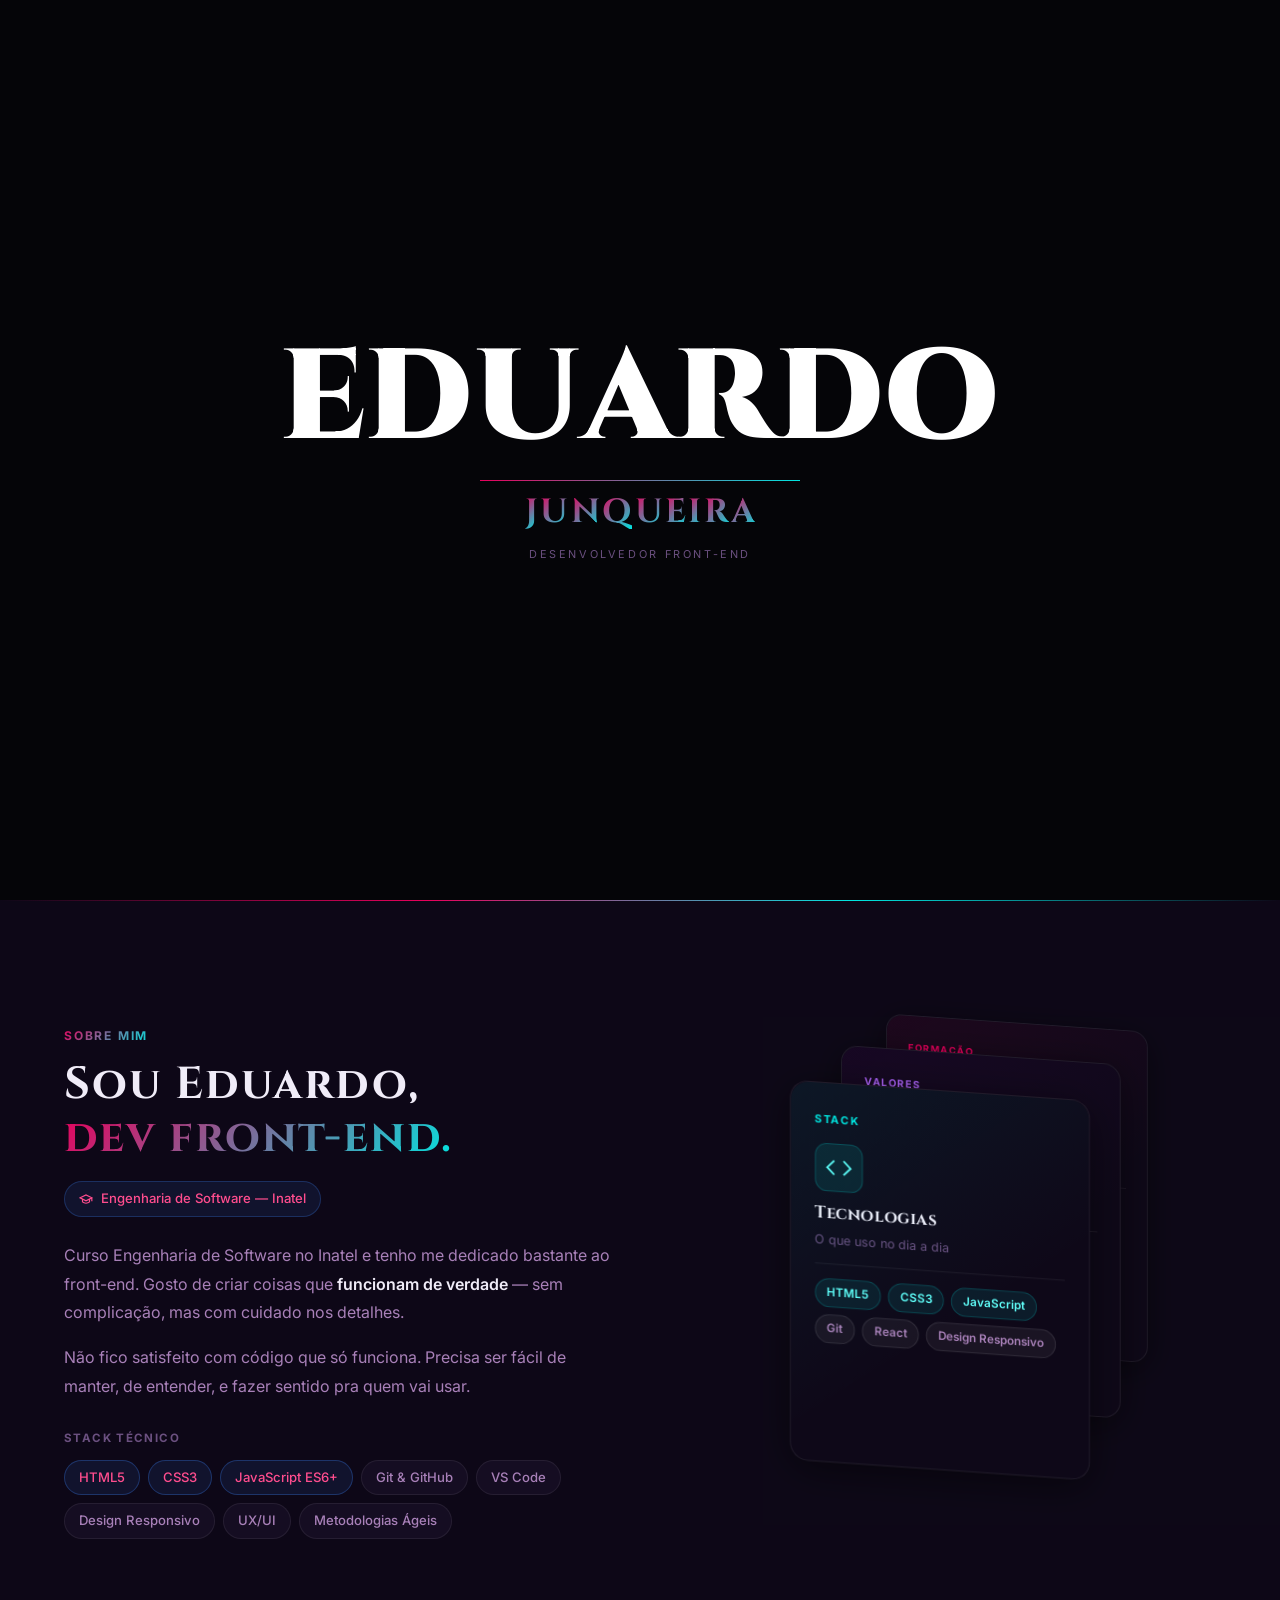
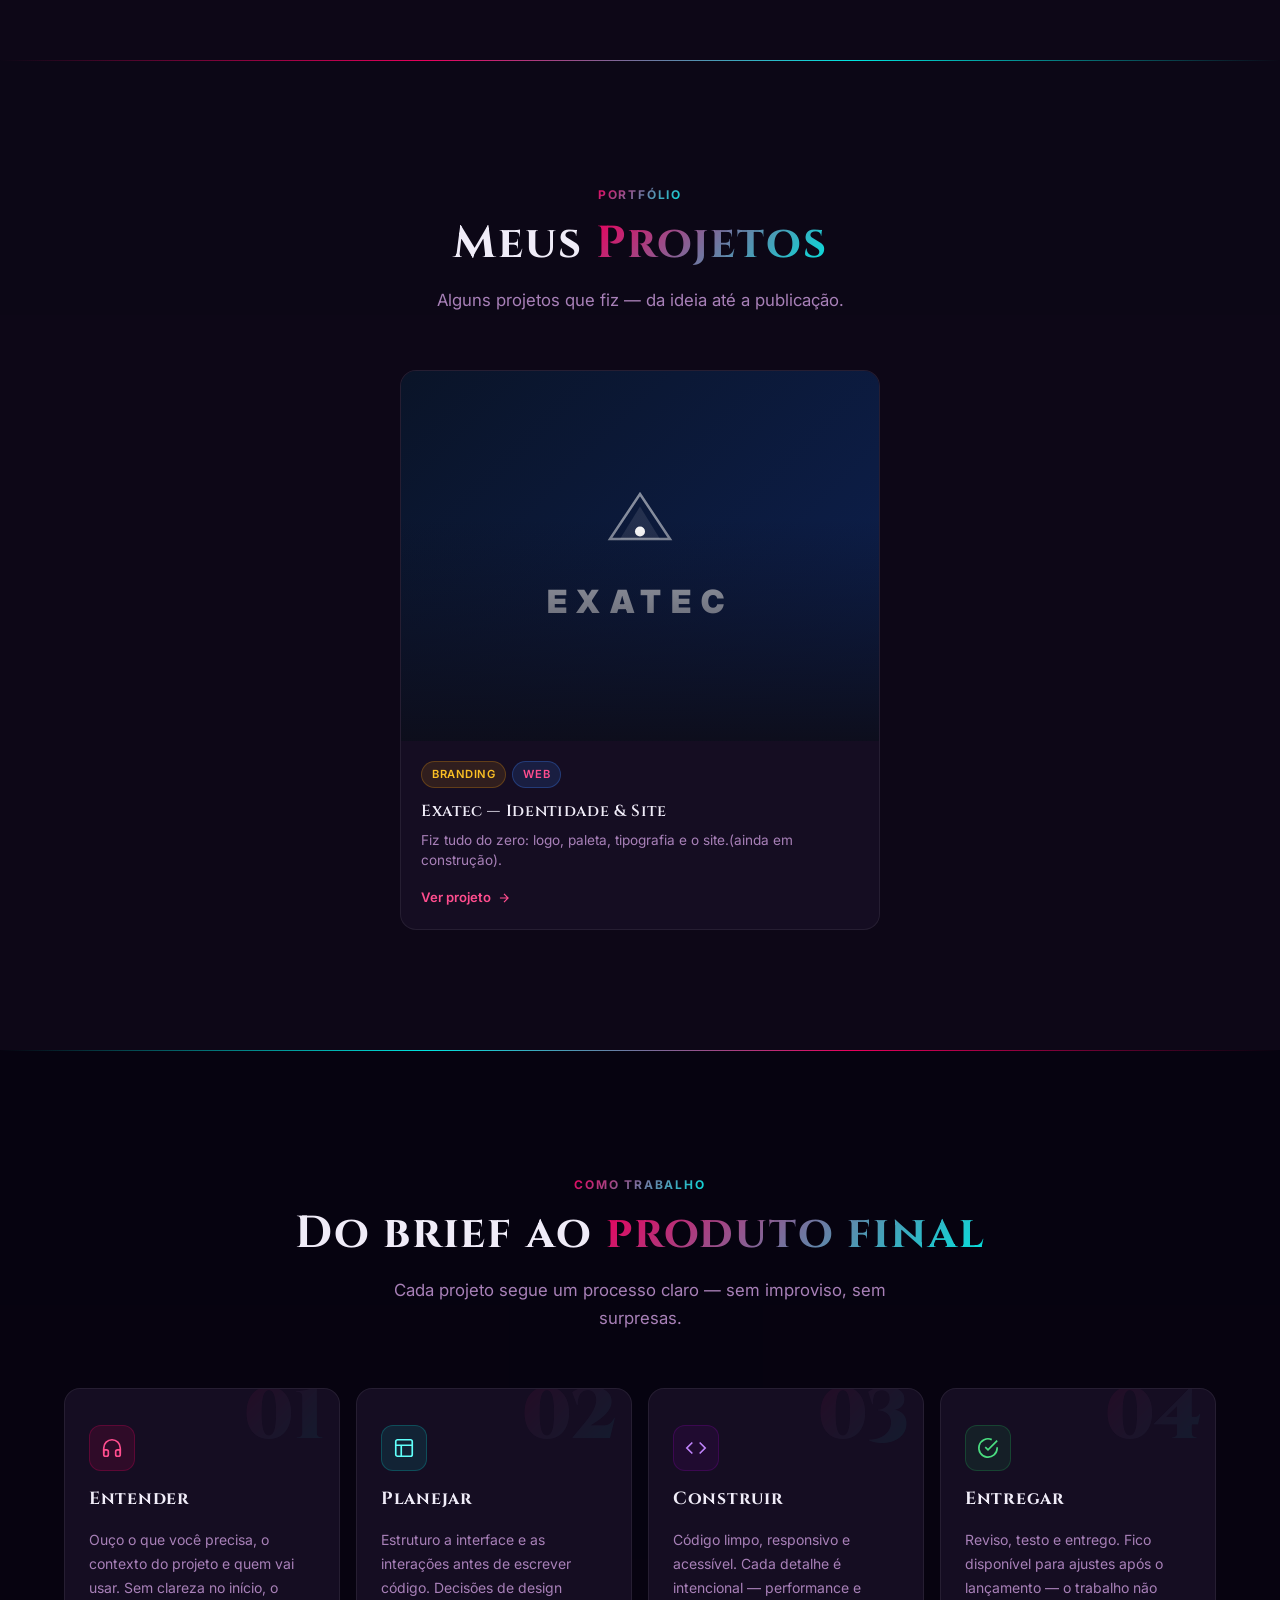
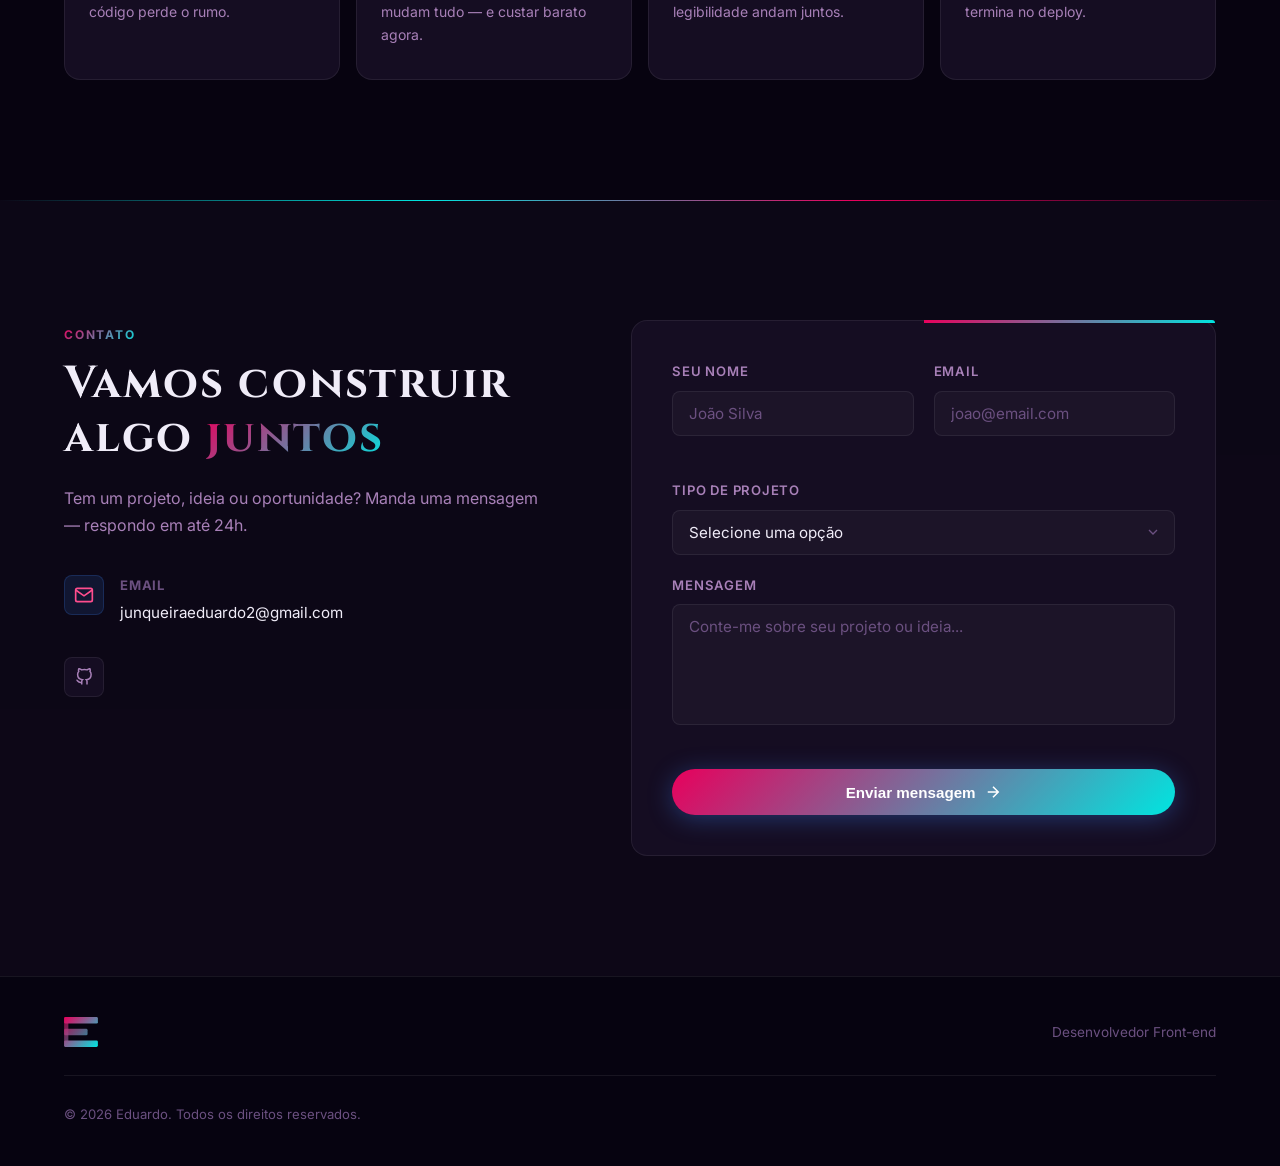
==== index.html @ 7947a2a7 "Replace logo with geometric E mark (stacked bars SVG) Three gradient horizontal bars with a subtle l" ====
<!DOCTYPE html>
<html lang="pt-BR">
<head>
  <meta charset="UTF-8" />
  <meta name="viewport" content="width=device-width, initial-scale=1.0" />
  <title>Eduardo — Desenvolvedor Front-end</title>
  <link rel="preconnect" href="https://fonts.googleapis.com" />
  <link rel="preconnect" href="https://fonts.gstatic.com" crossorigin />
  <link href="https://fonts.googleapis.com/css2?family=Cinzel:wght@400;600;700;900&family=Inter:wght@400;500;600;700&display=swap" rel="stylesheet" />
  <link rel="stylesheet" href="styles.css" />
</head>
<body>

  <!-- ═══════════════════════ INTRO ═══════════════════════ -->
  <div class="intro" id="intro" aria-hidden="true">
    <div class="intro__scene">
      <div class="intro__line1" aria-label="Eduardo">
        <span class="intro__letter" style="--i:0">E</span><span class="intro__letter" style="--i:1">D</span><span class="intro__letter" style="--i:2">U</span><span class="intro__letter" style="--i:3">A</span><span class="intro__letter" style="--i:4">R</span><span class="intro__letter" style="--i:5">D</span><span class="intro__letter" style="--i:6">O</span>
      </div>
      <div class="intro__divider"></div>
      <div class="intro__line2" aria-label="Junqueira">
        <span class="intro__letter" style="--i:0">J</span><span class="intro__letter" style="--i:1">U</span><span class="intro__letter" style="--i:2">N</span><span class="intro__letter" style="--i:3">Q</span><span class="intro__letter" style="--i:4">U</span><span class="intro__letter" style="--i:5">E</span><span class="intro__letter" style="--i:6">I</span><span class="intro__letter" style="--i:7">R</span><span class="intro__letter" style="--i:8">A</span>
      </div>
      <p class="intro__sub">Desenvolvedor Front-end</p>
    </div>
  </div>

  <!-- ═══════════════════════════ NAV ═══════════════════════════ -->
  <nav class="nav" id="nav">
    <div class="nav__container">
      <a href="#" class="nav__logo" aria-label="Eduardo Junqueira">
        <svg class="nav__logo-svg" width="30" height="27" viewBox="0 0 72 64" fill="none" xmlns="http://www.w3.org/2000/svg" aria-hidden="true">
          <defs>
            <linearGradient id="nlg" x1="0" y1="0" x2="72" y2="64" gradientUnits="userSpaceOnUse">
              <stop stop-color="#e8005c"/><stop offset="1" stop-color="#00e5e0"/>
            </linearGradient>
          </defs>
          <rect x="0" y="0"  width="9"  height="64" rx="3" fill="url(#nlg)" opacity="0.65"/>
          <rect x="0" y="0"  width="72" height="14" rx="3" fill="url(#nlg)"/>
          <rect x="0" y="25" width="50" height="14" rx="3" fill="url(#nlg)" opacity="0.8"/>
          <rect x="0" y="50" width="72" height="14" rx="3" fill="url(#nlg)"/>
        </svg>
      </a>
      <ul class="nav__links">
        <li><a href="#about" class="nav__link">Sobre</a></li>
        <li><a href="#projects" class="nav__link">Projetos</a></li>
        <li><a href="#process" class="nav__link">Processo</a></li>
        <li><a href="#contact" class="nav__cta">Fale Comigo</a></li>
      </ul>
      <button class="nav__burger" id="burger" aria-label="Menu">
        <span></span><span></span><span></span>
      </button>
    </div>
  </nav>

  <!-- mobile menu -->
  <div class="mobile-menu" id="mobileMenu">
    <ul>
      <li><a href="#about"    class="nav__link mobile-link">Sobre</a></li>
      <li><a href="#projects" class="nav__link mobile-link">Projetos</a></li>
      <li><a href="#process"  class="nav__link mobile-link">Processo</a></li>
      <li><a href="#contact"  class="nav__link mobile-link">Contato</a></li>
    </ul>
  </div>

  <!-- ═══════════════════════════ HERO ═══════════════════════════ -->
  <section class="hero" id="hero">

    <div class="hero__bg"></div>

    <div class="hero__content">
      <div class="hero__info">
        <div class="hero__badge reveal">
          <span class="hero__badge-dot"></span>
          Disponível para projetos
        </div>
        <h1 class="hero__name reveal">Eduardo Junqueira</h1>
        <p class="hero__role reveal">Desenvolvedor <span class="rt-pill" id="rotatingText" aria-live="polite" aria-atomic="true"></span></p>
        <div class="hero__actions reveal">
          <a href="#projects" class="btn btn--primary">
            Ver Projetos
            <svg width="16" height="16" viewBox="0 0 24 24" fill="none" stroke="currentColor" stroke-width="2"><path d="M5 12h14M12 5l7 7-7 7"/></svg>
          </a>
          <a href="#contact" class="btn btn--ghost">Fale Comigo</a>
        </div>
      </div>
    </div>

    <div class="hero__scroll">
      <div class="hero__scroll-line"></div>
      <span>Scroll</span>
    </div>
  </section>

  <!-- ══════════════════════════ SOBRE ══════════════════════════ -->
  <section class="about" id="about">
    <div class="container">
      <div class="about__grid">

        <div class="about__left reveal">
          <p class="section-label">Sobre Mim</p>
          <h2 class="section-title scroll-float">Sou Eduardo,<br /><span class="gradient-text">dev front-end.</span></h2>

          <div class="about__badge">
            <svg width="14" height="14" viewBox="0 0 24 24" fill="none" stroke="currentColor" stroke-width="2"><path d="M22 10v6M2 10l10-5 10 5-10 5z"/><path d="M6 12v5c3 3 9 3 12 0v-5"/></svg>
            Engenharia de Software — Inatel
          </div>

          <p class="about__bio">
            Curso Engenharia de Software no Inatel e tenho me dedicado bastante ao front-end.
            Gosto de criar coisas que <strong>funcionam de verdade</strong> — sem complicação, mas com cuidado nos detalhes.
          </p>
          <p class="about__bio">
            Não fico satisfeito com código que só funciona. Precisa ser fácil de manter, de entender,
            e fazer sentido pra quem vai usar.
          </p>

          <p class="skills__label">Stack técnico</p>
          <div class="skills__chips">
            <span class="skill-chip skill-chip--primary">HTML5</span>
            <span class="skill-chip skill-chip--primary">CSS3</span>
            <span class="skill-chip skill-chip--primary">JavaScript ES6+</span>
            <span class="skill-chip">Git &amp; GitHub</span>
            <span class="skill-chip">VS Code</span>
            <span class="skill-chip">Design Responsivo</span>
            <span class="skill-chip">UX/UI</span>
            <span class="skill-chip">Metodologias Ágeis</span>
          </div>
        </div>

        <!-- Card Swap -->
        <div class="about__right reveal">
          <div class="cs-stage">
            <div id="cardSwap" class="cs-container">

              <!-- Card 1 — Formação -->
              <div class="cs-card cs-card--1">
                <div class="cs-card__tag">Formação</div>
                <div class="cs-card__icon">
                  <svg width="28" height="28" viewBox="0 0 24 24" fill="none" stroke="currentColor" stroke-width="1.5"><path d="M22 10v6M2 10l10-5 10 5-10 5z"/><path d="M6 12v5c3 3 9 3 12 0v-5"/></svg>
                </div>
                <h3 class="cs-card__title">Engenharia de Software</h3>
                <p class="cs-card__sub">Instituto Nacional de Telecomunicações</p>
                <div class="cs-card__divider"></div>
                <p class="cs-card__body">Formação sólida em fundamentos de computação, arquitetura de sistemas e práticas de desenvolvimento moderno.</p>
                <div class="cs-card__footer">
                  <span class="cs-badge">Inatel · SRS-MG</span>
                </div>
              </div>

              <!-- Card 2 — Stack -->
              <div class="cs-card cs-card--2">
                <div class="cs-card__tag">Stack</div>
                <div class="cs-card__icon cs-card__icon--teal">
                  <svg width="28" height="28" viewBox="0 0 24 24" fill="none" stroke="currentColor" stroke-width="1.5"><polyline points="16 18 22 12 16 6"/><polyline points="8 6 2 12 8 18"/></svg>
                </div>
                <h3 class="cs-card__title">Tecnologias</h3>
                <p class="cs-card__sub">O que uso no dia a dia</p>
                <div class="cs-card__divider"></div>
                <div class="cs-chips">
                  <span class="cs-chip cs-chip--hot">HTML5</span>
                  <span class="cs-chip cs-chip--hot">CSS3</span>
                  <span class="cs-chip cs-chip--hot">JavaScript</span>
                  <span class="cs-chip">Git</span>
                  <span class="cs-chip">React</span>
                  <span class="cs-chip">Design Responsivo</span>
                </div>
              </div>

              <!-- Card 3 — Princípios -->
              <div class="cs-card cs-card--3">
                <div class="cs-card__tag">Valores</div>
                <div class="cs-card__icon cs-card__icon--purple">
                  <svg width="28" height="28" viewBox="0 0 24 24" fill="none" stroke="currentColor" stroke-width="1.5"><path d="M12 22s8-4 8-10V5l-8-3-8 3v7c0 6 8 10 8 10z"/></svg>
                </div>
                <h3 class="cs-card__title">Código com propósito</h3>
                <p class="cs-card__sub">Como eu penso ao desenvolver</p>
                <div class="cs-card__divider"></div>
                <ul class="cs-list">
                  <li>Legibilidade antes de esperteza</li>
                  <li>UI que respeita o usuário</li>
                  <li>Performance como funcionalidade</li>
                  <li>Detalhe faz a diferença</li>
                </ul>
              </div>

            </div>
          </div>
        </div>

      </div>
    </div>
  </section>

  <!-- ══════════════════════════ PROJECTS ══════════════════════════ -->
  <section class="projects" id="projects">
    <div class="container">
      <div class="section-header reveal">
        <p class="section-label">Portfólio</p>
        <h2 class="section-title scroll-float">Meus <span class="gradient-text">Projetos</span></h2>
        <p class="section-desc">Alguns projetos que fiz — da ideia até a publicação.</p>
      </div>

      <div class="projects__grid projects__grid--single" id="projectsGrid">

        <!-- Card — Exatec (branding) -->
        <article class="project-card project-card--featured project-card--glare reveal" data-category="branding"
          style="--gh-angle:-30deg;--gh-duration:800ms;--gh-size:300%;--gh-rgba:rgba(255,200,235,0.22)">
          <div class="project-card__visual project-card__visual--2">
            <div class="brand-circle">
              <svg width="80" height="80" viewBox="0 0 64 64">
                <polygon points="32,8 56,44 8,44" fill="none" stroke="rgba(255,255,255,0.5)" stroke-width="2"/>
                <polygon points="32,18 48,44 16,44" fill="rgba(255,255,255,0.1)"/>
                <circle cx="32" cy="38" r="4" fill="white"/>
              </svg>
              <p class="brand-name">EXATEC</p>
            </div>
          </div>
          <div class="project-card__body">
            <div class="project-card__tags">
              <span class="tag tag--brand">Branding</span>
              <span class="tag tag--web">Web</span>
            </div>
            <h3 class="project-card__title">Exatec — Identidade & Site</h3>
            <p class="project-card__desc">Fiz tudo do zero: logo, paleta, tipografia e o site.(ainda em construção).</p>
            <a href="https://exatec-8f347.web.app/" target="_blank" rel="noopener noreferrer" class="project-card__link">
              Ver projeto
              <svg width="14" height="14" viewBox="0 0 24 24" fill="none" stroke="currentColor" stroke-width="2"><path d="M5 12h14M12 5l7 7-7 7"/></svg>
            </a>
          </div>
        </article>

      </div>
    </div>
  </section>

  <!-- ══════════════════════════ PROCESSO ══════════════════════════ -->
  <section class="process" id="process">
    <div class="container">
      <div class="section-header reveal">
        <p class="section-label">Como trabalho</p>
        <h2 class="section-title scroll-float">Do brief ao <span class="gradient-text">produto final</span></h2>
        <p class="section-desc">Cada projeto segue um processo claro — sem improviso, sem surpresas.</p>
      </div>

      <div class="process__grid">

        <div class="process__card reveal">
          <span class="process__bg-num">01</span>
          <div class="process__icon">
            <svg width="22" height="22" viewBox="0 0 24 24" fill="none" stroke="currentColor" stroke-width="1.8">
              <path d="M3 18v-6a9 9 0 0 1 18 0v6"/>
              <path d="M21 19a2 2 0 0 1-2 2h-1a2 2 0 0 1-2-2v-3a2 2 0 0 1 2-2h3zM3 19a2 2 0 0 0 2 2h1a2 2 0 0 0 2-2v-3a2 2 0 0 0-2-2H3z"/>
            </svg>
          </div>
          <h3 class="process__title">Entender</h3>
          <p class="process__desc">Ouço o que você precisa, o contexto do projeto e quem vai usar. Sem clareza no início, o código perde o rumo.</p>
        </div>

        <div class="process__card reveal">
          <span class="process__bg-num">02</span>
          <div class="process__icon process__icon--teal">
            <svg width="22" height="22" viewBox="0 0 24 24" fill="none" stroke="currentColor" stroke-width="1.8">
              <rect x="3" y="3" width="18" height="18" rx="2"/>
              <path d="M3 9h18M9 21V9"/>
            </svg>
          </div>
          <h3 class="process__title">Planejar</h3>
          <p class="process__desc">Estruturo a interface e as interações antes de escrever código. Decisões de design mudam tudo — e custar barato agora.</p>
        </div>

        <div class="process__card reveal">
          <span class="process__bg-num">03</span>
          <div class="process__icon process__icon--purple">
            <svg width="22" height="22" viewBox="0 0 24 24" fill="none" stroke="currentColor" stroke-width="1.8">
              <polyline points="16 18 22 12 16 6"/>
              <polyline points="8 6 2 12 8 18"/>
            </svg>
          </div>
          <h3 class="process__title">Construir</h3>
          <p class="process__desc">Código limpo, responsivo e acessível. Cada detalhe é intencional — performance e legibilidade andam juntos.</p>
        </div>

        <div class="process__card reveal">
          <span class="process__bg-num">04</span>
          <div class="process__icon process__icon--green">
            <svg width="22" height="22" viewBox="0 0 24 24" fill="none" stroke="currentColor" stroke-width="1.8">
              <path d="M22 11.08V12a10 10 0 1 1-5.93-9.14"/>
              <polyline points="22 4 12 14.01 9 11.01"/>
            </svg>
          </div>
          <h3 class="process__title">Entregar</h3>
          <p class="process__desc">Reviso, testo e entrego. Fico disponível para ajustes após o lançamento — o trabalho não termina no deploy.</p>
        </div>

      </div>
    </div>
  </section>

  <!-- ══════════════════════════ CONTACT ══════════════════════════ -->
  <section class="contact" id="contact">
    <div class="container">
      <div class="contact__grid">

        <div class="contact__info reveal">
          <p class="section-label">Contato</p>
          <h2 class="section-title scroll-float">Vamos construir algo <span class="gradient-text">juntos</span></h2>
          <p class="contact__desc">Tem um projeto, ideia ou oportunidade? Manda uma mensagem — respondo em até 24h.</p>

          <div class="contact__items">
            <div class="contact__item">
              <div class="contact__item-icon">
                <svg width="20" height="20" viewBox="0 0 24 24" fill="none" stroke="currentColor" stroke-width="2"><path d="M4 4h16c1.1 0 2 .9 2 2v12c0 1.1-.9 2-2 2H4c-1.1 0-2-.9-2-2V6c0-1.1.9-2 2-2z"/><polyline points="22,6 12,13 2,6"/></svg>
              </div>
              <div>
                <strong>Email</strong>
                <a href="mailto:junqueiraeduardo2@gmail.com" class="contact__email-link">junqueiraeduardo2@gmail.com</a>
              </div>
            </div>
          </div>

          <div class="contact__socials">
            <a href="https://github.com/junqueiraeduardo-dev" target="_blank" rel="noopener noreferrer" class="social-btn" aria-label="GitHub">
              <svg width="18" height="18" viewBox="0 0 24 24" fill="none" stroke="currentColor" stroke-width="2"><path d="M9 19c-5 1.5-5-2.5-7-3m14 6v-3.87a3.37 3.37 0 00-.94-2.61c3.14-.35 6.44-1.54 6.44-7A5.44 5.44 0 0020 4.77 5.07 5.07 0 0019.91 1S18.73.65 16 2.48a13.38 13.38 0 00-7 0C6.27.65 5.09 1 5.09 1A5.07 5.07 0 005 4.77a5.44 5.44 0 00-1.5 3.78c0 5.42 3.3 6.61 6.44 7A3.37 3.37 0 009 18.13V22"/></svg>
            </a>
          </div>
        </div>

        <div class="contact__form-wrapper reveal">
          <form class="contact__form" id="contactForm" novalidate>
            <input type="hidden" name="access_key" value="68b21db2-ce67-496d-9b98-85abd03b7bd9" />
            <input type="hidden" name="subject" value="Nova mensagem do portfólio — Eduardo" />
            <input type="hidden" name="from_name" value="Portfolio Eduardo" />
            <input type="checkbox" name="botcheck" style="display:none" tabindex="-1" autocomplete="off" />
            <div class="form__row">
              <div class="form__group">
                <label for="name">Seu nome</label>
                <input type="text" id="name" name="name" placeholder="João Silva" required />
                <span class="form__error" id="nameError"></span>
              </div>
              <div class="form__group">
                <label for="email">Email</label>
                <input type="email" id="email" name="email" placeholder="joao@email.com" required />
                <span class="form__error" id="emailError"></span>
              </div>
            </div>
            <div class="form__group">
              <label for="service">Tipo de projeto</label>
              <div class="form__select-wrapper">
                <select id="service" name="service">
                  <option value="">Selecione uma opção</option>
                  <option value="landing">Landing Page</option>
                  <option value="site">Site Institucional</option>
                  <option value="webapp">Web App / Dashboard</option>
                  <option value="ui">UI/UX Design</option>
                  <option value="other">Outro</option>
                </select>
                <svg width="16" height="16" viewBox="0 0 24 24" fill="none" stroke="currentColor" stroke-width="2"><polyline points="6 9 12 15 18 9"/></svg>
              </div>
            </div>
            <div class="form__group">
              <label for="message">Mensagem</label>
              <textarea id="message" name="message" rows="5" placeholder="Conte-me sobre seu projeto ou ideia..." required></textarea>
              <span class="form__error" id="messageError"></span>
            </div>
            <button type="submit" class="btn btn--primary btn--full" id="submitBtn">
              <span id="submitText">Enviar mensagem</span>
              <svg width="18" height="18" viewBox="0 0 24 24" fill="none" stroke="currentColor" stroke-width="2"><path d="M5 12h14M12 5l7 7-7 7"/></svg>
            </button>

            <div class="form__success" id="formSuccess">
              <svg width="40" height="40" viewBox="0 0 24 24" fill="none" stroke="currentColor" stroke-width="2"><path d="M22 11.08V12a10 10 0 11-5.93-9.14"/><polyline points="22 4 12 14.01 9 11.01"/></svg>
              <h3>Mensagem enviada!</h3>
              <p>Entrarei em contato em breve.</p>
            </div>
          </form>
        </div>

      </div>
    </div>
  </section>

  <!-- ═══════════════════════════ FOOTER ═══════════════════════════ -->
  <footer class="footer">
    <div class="container">
      <div class="footer__top">
        <a href="#" class="nav__logo footer__logo" aria-label="Eduardo Junqueira">
          <svg class="nav__logo-svg" width="34" height="30" viewBox="0 0 72 64" fill="none" xmlns="http://www.w3.org/2000/svg" aria-hidden="true">
            <defs>
              <linearGradient id="flg" x1="0" y1="0" x2="72" y2="64" gradientUnits="userSpaceOnUse">
                <stop stop-color="#e8005c"/><stop offset="1" stop-color="#00e5e0"/>
              </linearGradient>
            </defs>
            <rect x="0" y="0"  width="9"  height="64" rx="3" fill="url(#flg)" opacity="0.65"/>
            <rect x="0" y="0"  width="72" height="14" rx="3" fill="url(#flg)"/>
            <rect x="0" y="25" width="50" height="14" rx="3" fill="url(#flg)" opacity="0.8"/>
            <rect x="0" y="50" width="72" height="14" rx="3" fill="url(#flg)"/>
          </svg>
        </a>
        <p class="footer__tagline">Desenvolvedor Front-end</p>
      </div>
      <div class="footer__bottom">
        <span>© 2026 Eduardo. Todos os direitos reservados.</span>
      </div>
    </div>
  </footer>

  <!-- ═══════════════════ SIDE NAV ═══════════════════ -->
  <div class="sn-overlay" id="snOverlay" aria-hidden="true">
    <div class="sn-bg" id="snBg"></div>
    <nav class="sn-panel" aria-label="Navegação principal">
      <a href="#about"    class="sn-item" style="--i:0"><span class="sn-num">01</span><span class="sn-text">Sobre</span></a>
      <a href="#projects" class="sn-item" style="--i:1"><span class="sn-num">02</span><span class="sn-text">Projetos</span></a>
      <a href="#process"  class="sn-item" style="--i:2"><span class="sn-num">03</span><span class="sn-text">Processo</span></a>
      <a href="#contact"  class="sn-item" style="--i:3"><span class="sn-num">04</span><span class="sn-text">Contato</span></a>
    </nav>
  </div>

  <button class="sn-trigger" id="snTrigger" aria-expanded="false" aria-label="Menu">
    <span class="sn-bar"></span>
    <span class="sn-bar"></span>
    <span class="sn-bar"></span>
  </button>

  <!-- ═══════════════════ BACK TO TOP ═══════════════════ -->
  <button class="btt" id="bttBtn" aria-label="Voltar ao topo">
    <div class="text">
      <span>Back</span>
      <span>to</span>
      <span>top</span>
    </div>
    <div class="clone">
      <span>Back</span>
      <span>to</span>
      <span>top</span>
    </div>
    <svg stroke-width="2" stroke="currentColor" viewBox="0 0 24 24" fill="none"
         xmlns="http://www.w3.org/2000/svg" width="20px" aria-hidden="true">
      <path d="M14 5l7 7m0 0l-7 7m7-7H3" stroke-linejoin="round" stroke-linecap="round"/>
    </svg>
  </button>

  <script src="https://cdnjs.cloudflare.com/ajax/libs/gsap/3.12.5/gsap.min.js"></script>
  <script src="script.js"></script>
</body>
</html>
---- styles.css ----
/* ════════════════════════════════════════════════════════════════
   NEXUS STUDIO — LANDING PAGE
   Design System: Dark Premium + Glassmorphism + Neon Accents
   ════════════════════════════════════════════════════════════════ */

/* ── Custom Properties ── */
:root {
  --clr-bg:          #070410;
  --clr-surface:     #0e0818;
  --clr-surface-2:   #150d22;
  --clr-border:      rgba(255,255,255,0.07);
  --clr-border-glow: rgba(232,0,92,0.40);

  --clr-primary:     #e8005c;
  --clr-primary-l:   #ff4d8e;
  --clr-accent:      #00e5e0;
  --clr-accent-l:    #60fffa;
  --clr-gold:        #f59e0b;

  --clr-text:        #f0ecf8;
  --clr-text-muted:  #6b5080;
  --clr-text-dim:    #a880b8;

  --grad-primary:    linear-gradient(135deg, #e8005c 0%, #00e5e0 100%);
  --grad-hero:       radial-gradient(ellipse at 20% 50%, rgba(232,0,92,0.28) 0%, transparent 60%),
                     radial-gradient(ellipse at 80% 20%, rgba(0,229,224,0.18) 0%, transparent 55%),
                     radial-gradient(ellipse at 60% 80%, rgba(140,0,180,0.14) 0%, transparent 50%);

  --font-sans:       'Inter', 'Segoe UI', system-ui, -apple-system, sans-serif;
  --font-heading:    'Cinzel', 'Times New Roman', serif;
  --radius:          16px;
  --radius-sm:       8px;
  --radius-full:     9999px;

  --shadow-card:     0 4px 24px rgba(0,0,0,0.6);
  --shadow-glow:     0 0 40px rgba(232,0,92,0.30);
  --shadow-glow-accent: 0 0 40px rgba(0,229,224,0.20);

  --transition:      0.35s cubic-bezier(0.4, 0, 0.2, 1);
  --transition-fast: 0.18s cubic-bezier(0.4, 0, 0.2, 1);
}


/* ── Reset & Base ── */
*, *::before, *::after { box-sizing: border-box; margin: 0; padding: 0; }

html {
  scroll-behavior: smooth;
  overflow-x: hidden;
  background: var(--clr-bg); /* fallback if canvas not loaded */
}

body {
  font-family: var(--font-sans);
  background: transparent;
  color: var(--clr-text);
  line-height: 1.65;
  overflow-x: hidden;
  max-width: 100vw;
}


img { display: block; max-width: 100%; }
a { text-decoration: none; color: inherit; }
ul { list-style: none; }

.container {
  width: 100%;
  max-width: 1200px;
  margin: 0 auto;
  padding: 0 24px;
}

/* ── Scrollbar ── */
::-webkit-scrollbar { width: 6px; }
::-webkit-scrollbar-track { background: var(--clr-bg); }
::-webkit-scrollbar-thumb { background: var(--clr-primary); border-radius: var(--radius-full); }

/* ── Gradient Text ── */
.gradient-text {
  background: var(--grad-primary);
  -webkit-background-clip: text;
  -webkit-text-fill-color: transparent;
  background-clip: text;
}

/* ── Section Shared ── */
.section-label {
  display: inline-block;
  font-size: 0.75rem;
  font-weight: 700;
  letter-spacing: 0.15em;
  text-transform: uppercase;
  background: var(--grad-primary);
  -webkit-background-clip: text;
  -webkit-text-fill-color: transparent;
  background-clip: text;
  margin-bottom: 12px;
}

.section-title {
  font-family: var(--font-heading);
  font-size: clamp(1.8rem, 4vw, 2.8rem);
  font-weight: 700;
  line-height: 1.2;
  letter-spacing: 0.04em;
  margin-bottom: 16px;
}

.section-desc {
  font-size: 1.05rem;
  color: var(--clr-text-dim);
  max-width: 520px;
}

.section-header {
  text-align: center;
  margin-bottom: 56px;
}

.section-header .section-desc { margin: 0 auto; }

/* ══════════════════════════════════
   INTRO OVERLAY
══════════════════════════════════ */
.intro {
  position: fixed;
  inset: 0;
  z-index: 10000;
  background: #050508;
  display: flex;
  align-items: center;
  justify-content: center;
  transform: translateY(0);
  transition: transform 0.7s cubic-bezier(0.76, 0, 0.24, 1);
}

.intro.exit { transform: translateY(-100%); }

.intro__scene {
  display: flex;
  flex-direction: column;
  align-items: center;
  text-align: center;
}

.intro__line1,
.intro__line2 {
  display: flex;
  justify-content: center;
  perspective: 600px;
}

.intro__line1 { gap: 0.02em; }
.intro__line2 { gap: 0.15em; }

.intro__letter {
  display: inline-block;
  line-height: 1;
  will-change: transform, opacity;
  opacity: 0;
  animation: letterReveal 0.55s cubic-bezier(0.22, 1, 0.36, 1) both;
}

.intro__line1 .intro__letter {
  font-family: var(--font-heading);
  font-size: clamp(3.2rem, 11vw, 8rem);
  font-weight: 900;
  color: #fff;
  animation-delay: calc(var(--i, 0) * 0.1s + 0.1s);
}

.intro__line2 .intro__letter {
  font-family: var(--font-heading);
  font-size: clamp(1rem, 3vw, 2.1rem);
  font-weight: 700;
  background: var(--grad-primary);
  -webkit-background-clip: text;
  -webkit-text-fill-color: transparent;
  background-clip: text;
  animation-delay: calc(var(--i, 0) * 0.08s + 0.9s);
}

@keyframes letterReveal {
  from {
    opacity: 0;
    transform: translateY(-50px) rotateX(70deg);
  }
  to {
    opacity: 1;
    transform: translateY(0) rotateX(0deg);
  }
}

.intro__divider {
  height: 1px;
  width: min(320px, 70vw);
  background: var(--grad-primary);
  margin: 16px 0 14px;
  transform: scaleX(0);
  transform-origin: left center;
  animation: dividerGrow 0.5s ease 0.82s forwards;
}

@keyframes dividerGrow { to { transform: scaleX(1); } }

.intro__sub {
  font-size: 0.68rem;
  letter-spacing: 0.24em;
  text-transform: uppercase;
  color: var(--clr-text-muted);
  margin-top: 18px;
  opacity: 0;
  transform: translateY(8px);
  animation: introFadeUp 0.5s ease 2.1s forwards;
}

@keyframes introFadeUp {
  to { opacity: 1; transform: translateY(0); }
}

@media (prefers-reduced-motion: reduce) {
  .intro { display: none; }
}

/* ══════════════════════════════════
   NAVIGATION
══════════════════════════════════ */
.nav {
  position: fixed;
  top: 0; left: 0; right: 0;
  z-index: 100;
  transition: background var(--transition), backdrop-filter var(--transition),
              border-color var(--transition), box-shadow var(--transition);
  border-bottom: 1px solid transparent;
}

.nav.scrolled {
  background: rgba(6,6,15,0.85);
  backdrop-filter: blur(20px) saturate(180%);
  border-color: var(--clr-border);
  box-shadow: 0 1px 40px rgba(0,0,0,0.4);
}

.nav__container {
  max-width: 1200px;
  margin: 0 auto;
  padding: 20px 24px;
  display: flex;
  align-items: center;
  gap: 40px;
}

.nav__logo {
  display: flex;
  align-items: center;
  gap: 10px;
  flex-shrink: 0;
  text-decoration: none;
}

.nav__logo-svg {
  display: block;
  flex-shrink: 0;
  transition: filter var(--transition-fast), transform var(--transition-fast);
}

.nav__logo:hover .nav__logo-svg {
  filter: drop-shadow(0 0 8px rgba(232,0,92,0.65)) drop-shadow(0 0 16px rgba(0,229,224,0.3));
  transform: scale(1.08);
}

.nav__links {
  display: none;
  align-items: center;
  gap: 8px;
  margin-left: auto;
}

.nav__link {
  padding: 8px 16px;
  border-radius: var(--radius-full);
  font-size: 0.9rem;
  font-weight: 500;
  color: var(--clr-text-dim);
  transition: color var(--transition-fast), background var(--transition-fast);
}

.nav__link:hover { color: var(--clr-text); background: rgba(255,255,255,0.05); }
.nav__link.active { color: var(--clr-text); background: rgba(59,130,246,0.12); }

.nav__cta {
  padding: 9px 22px;
  background: var(--grad-primary);
  border-radius: var(--radius-full);
  font-size: 0.875rem;
  font-weight: 600;
  color: white;
  transition: opacity var(--transition-fast), transform var(--transition-fast),
              box-shadow var(--transition-fast);
}

.nav__cta:hover {
  opacity: 0.9;
  transform: translateY(-1px);
  box-shadow: 0 8px 24px rgba(59,130,246,0.4);
}

.nav__burger {
  display: none !important;
  flex-direction: column;
  gap: 5px;
  padding: 4px;
  background: none;
  border: none;
  cursor: pointer;
  margin-left: auto;
}

.nav__burger span {
  display: block;
  width: 24px; height: 2px;
  background: var(--clr-text);
  border-radius: 2px;
  transition: var(--transition-fast);
}

/* Mobile Menu */
.mobile-menu {
  position: fixed;
  top: 0; left: 0; right: 0; bottom: 0;
  background: rgba(6,6,15,0.97);
  backdrop-filter: blur(20px);
  z-index: 99;
  display: flex;
  align-items: center;
  justify-content: center;
  opacity: 0;
  pointer-events: none;
  transition: opacity var(--transition);
}

.mobile-menu.open { opacity: 1; pointer-events: all; }

.mobile-menu ul {
  display: flex;
  flex-direction: column;
  gap: 32px;
  text-align: center;
}

.mobile-link {
  font-size: 2rem !important;
  font-weight: 700;
  color: var(--clr-text) !important;
  padding: 0 !important;
  background: none !important;
}

/* ══════════════════════════════════
   HERO
══════════════════════════════════ */
.hero {
  position: relative;
  min-height: 100vh;
  display: flex;
  align-items: center;
  justify-content: center;
  overflow: hidden;
}

/* ── Background ── */
.hero__bg {
  position: absolute;
  inset: 0;
  z-index: 0;
  background: linear-gradient(to bottom,
    rgba(7,4,16,0.45) 0%,
    rgba(7,4,16,0.05) 40%,
    rgba(7,4,16,0.05) 60%,
    rgba(7,4,16,0.55) 100%
  );
}

.hero__content {
  position: relative;
  z-index: 2;
  display: flex;
  flex-direction: column;
  align-items: center;
  text-align: center;
  padding: 140px 80px 100px;
  width: 100%;
  max-width: 860px;
}

.hero__info {
  display: flex;
  flex-direction: column;
  align-items: center;
  gap: 20px;
}

/* ── Avatar circle ── */
.hero__avatar-wrap {
  position: relative;
  width: 180px;
  height: 180px;
  margin-bottom: 8px;
}

.hero__avatar {
  width: 100%;
  height: 100%;
  border-radius: 50%;
  object-fit: cover;
  object-position: top center;
  position: relative;
  z-index: 1;
  border: 3px solid rgba(59,130,246,0.5);
}

.hero__avatar-ring {
  position: absolute;
  inset: -6px;
  border-radius: 50%;
  background: radial-gradient(circle at 60% 40%, rgba(59,130,246,0.45), rgba(6,182,212,0.25) 60%, transparent 100%);
  z-index: 0;
}

/* ── Name + role ── */
.hero__name {
  font-family: var(--font-heading);
  font-size: clamp(2.4rem, 5vw, 4rem);
  font-weight: 700;
  letter-spacing: 0.06em;
  line-height: 1.1;
  background: var(--grad-primary);
  -webkit-background-clip: text;
  -webkit-text-fill-color: transparent;
  background-clip: text;
  text-align: center;
}

.hero__role {
  font-size: clamp(1rem, 1.8vw, 1.2rem);
  color: rgba(148,163,184,0.85);
  font-weight: 400;
  letter-spacing: 0.01em;
  text-align: center;
}

.hero__actions {
  display: flex;
  align-items: center;
  justify-content: center;
  gap: 12px;
}

/* ── Buttons ── */
.btn {
  display: inline-flex;
  align-items: center;
  gap: 8px;
  padding: 14px 28px;
  border-radius: var(--radius-full);
  font-size: 0.95rem;
  font-weight: 600;
  cursor: pointer;
  border: none;
  transition: transform var(--transition-fast), box-shadow var(--transition-fast),
              opacity var(--transition-fast), background var(--transition-fast);
}

.btn--primary {
  background: var(--grad-primary);
  color: white;
  box-shadow: 0 4px 24px rgba(59,130,246,0.35);
}

.btn--primary:hover {
  transform: translateY(-2px);
  box-shadow: 0 12px 40px rgba(59,130,246,0.5);
}

.btn--ghost {
  background: rgba(255,255,255,0.05);
  color: var(--clr-text);
  border: 1px solid var(--clr-border);
  backdrop-filter: blur(10px);
}

.btn--ghost:hover {
  background: rgba(255,255,255,0.1);
  border-color: rgba(255,255,255,0.15);
  transform: translateY(-2px);
}

.btn--full { width: 100%; justify-content: center; }


.hero__scroll {
  position: absolute;
  bottom: 40px;
  left: 50%;
  transform: translateX(-50%);
  display: flex;
  flex-direction: column;
  align-items: center;
  gap: 8px;
  color: var(--clr-text-muted);
  font-size: 0.72rem;
  letter-spacing: 0.1em;
  text-transform: uppercase;
  z-index: 2;
  animation: scrollBounce 2.5s ease-in-out infinite;
}

.hero__scroll-line {
  width: 1px;
  height: 40px;
  background: linear-gradient(to bottom, var(--clr-primary), transparent);
}

@keyframes scrollBounce {
  0%, 100% { transform: translateX(-50%) translateY(0); opacity: 0.6; }
  50% { transform: translateX(-50%) translateY(8px); opacity: 1; }
}

/* ── Available badge ── */
.hero__badge {
  display: inline-flex;
  align-items: center;
  gap: 8px;
  background: rgba(34,197,94,0.08);
  border: 1px solid rgba(34,197,94,0.22);
  border-radius: var(--radius-full);
  padding: 7px 16px;
  font-size: 0.8rem;
  font-weight: 600;
  color: #4ade80;
  letter-spacing: 0.02em;
  margin-bottom: 4px;
}

.hero__badge-dot {
  width: 7px;
  height: 7px;
  border-radius: 50%;
  background: #22c55e;
  box-shadow: 0 0 8px rgba(34,197,94,0.7);
  animation: dotPulse 2s ease-in-out infinite;
}

@keyframes dotPulse {
  0%, 100% { opacity: 1; box-shadow: 0 0 8px rgba(34,197,94,0.7); }
  50% { opacity: 0.6; box-shadow: 0 0 16px rgba(34,197,94,0.3); }
}

/* ── Typewriter cursor ── */
.hero__role {
  min-height: 1.8em;
}

.hero__cursor {
  display: inline-block;
  color: var(--clr-primary-l);
  animation: blink 1s step-end infinite;
  margin-left: 1px;
  font-weight: 300;
  opacity: 1;
}

@keyframes blink {
  0%, 100% { opacity: 1; }
  50% { opacity: 0; }
}

/* ══════════════════════════════════
   ABOUT
══════════════════════════════════ */
.about {
  padding: 120px 0;
  background: rgba(14,8,24,0.90);
  position: relative;
}

.about::before {
  content: '';
  position: absolute;
  top: 0; left: 0; right: 0;
  height: 1px;
  background: linear-gradient(90deg, transparent, var(--clr-primary), var(--clr-accent), transparent);
}

.about__grid {
  display: grid;
  grid-template-columns: 1fr 1fr;
  gap: 48px;
  align-items: center;
}

.about__badge {
  display: inline-flex;
  align-items: center;
  gap: 8px;
  background: rgba(59,130,246,0.1);
  border: 1px solid rgba(59,130,246,0.25);
  border-radius: var(--radius-full);
  padding: 6px 14px;
  font-size: 0.82rem;
  font-weight: 500;
  color: var(--clr-primary-l);
  margin-bottom: 24px;
}

.about__bio {
  font-size: 1rem;
  color: var(--clr-text-dim);
  line-height: 1.8;
  margin-bottom: 16px;
}

.about__bio strong { color: var(--clr-text); font-weight: 600; }

.skills__label {
  font-size: 0.72rem;
  font-weight: 700;
  letter-spacing: 0.12em;
  text-transform: uppercase;
  color: var(--clr-text-muted);
  margin: 28px 0 12px;
}

.skills__chips {
  display: flex;
  flex-wrap: wrap;
  gap: 8px;
}

.skill-chip {
  padding: 6px 14px;
  border-radius: var(--radius-full);
  font-size: 0.82rem;
  font-weight: 500;
  background: var(--clr-surface-2);
  border: 1px solid var(--clr-border);
  color: var(--clr-text-dim);
  transition: all var(--transition-fast);
  cursor: default;
}

.skill-chip:hover {
  border-color: rgba(59,130,246,0.4);
  color: var(--clr-primary-l);
  background: rgba(59,130,246,0.08);
}

.skill-chip--primary {
  background: rgba(59,130,246,0.1);
  border-color: rgba(59,130,246,0.3);
  color: var(--clr-primary-l);
}

/* ── About Photo ── */
.about__photo-wrapper {
  position: relative;
  width: 100%;
  max-width: 420px;
  margin: 0 auto;
}

.about__photo {
  width: 100%;
  border-radius: 24px;
  display: block;
  object-fit: cover;
  object-position: center top;
  /* Clip the top-right corner to remove the watermark */
  clip-path: inset(0 16% 0 0 round 24px);
  aspect-ratio: 3 / 4;
  box-shadow: 0 24px 64px rgba(0,0,0,0.5), 0 0 0 1px var(--clr-border);
  transition: transform var(--transition);
}

.about__photo-wrapper:hover .about__photo {
  transform: scale(1.02);
}

.about__photo-glow {
  position: absolute;
  inset: -20px;
  background: radial-gradient(ellipse at 40% 60%, rgba(59,130,246,0.18) 0%, transparent 70%);
  border-radius: 32px;
  z-index: -1;
  pointer-events: none;
}

.deliverables {
  display: flex;
  flex-direction: column;
  gap: 16px;
}

.deliverable-card {
  background: var(--clr-surface-2);
  border: 1px solid var(--clr-border);
  border-radius: var(--radius);
  padding: 24px;
  display: flex;
  gap: 16px;
  align-items: flex-start;
  transition: border-color var(--transition), box-shadow var(--transition),
              transform var(--transition);
}

.deliverable-card:hover {
  border-color: rgba(59,130,246,0.3);
  box-shadow: var(--shadow-glow);
  transform: translateX(4px);
}

.deliverable-card__icon {
  width: 42px; height: 42px;
  border-radius: var(--radius-sm);
  background: rgba(59,130,246,0.1);
  border: 1px solid rgba(59,130,246,0.2);
  display: flex;
  align-items: center;
  justify-content: center;
  color: var(--clr-primary-l);
  flex-shrink: 0;
}

.deliverable-card h4 {
  font-size: 0.95rem;
  font-weight: 700;
  color: var(--clr-text);
  margin-bottom: 6px;
}

.deliverable-card p {
  font-size: 0.875rem;
  color: var(--clr-text-dim);
  line-height: 1.6;
}

/* ══════════════════════════════════
   PROJECTS
══════════════════════════════════ */
.projects {
  padding: 120px 0;
  background: rgba(14,8,24,0.90);
  position: relative;
}

.projects::before {
  content: '';
  position: absolute;
  top: 0; left: 0; right: 0;
  height: 1px;
  background: linear-gradient(90deg, transparent, var(--clr-primary), var(--clr-accent), transparent);
}

.projects__filters {
  display: flex;
  align-items: center;
  justify-content: center;
  gap: 8px;
  flex-wrap: wrap;
  margin-bottom: 48px;
}

.filter-btn {
  padding: 8px 20px;
  border-radius: var(--radius-full);
  border: 1px solid var(--clr-border);
  background: transparent;
  color: var(--clr-text-dim);
  font-size: 0.875rem;
  font-weight: 500;
  cursor: pointer;
  transition: all var(--transition-fast);
}

.filter-btn:hover, .filter-btn.active {
  background: var(--grad-primary);
  color: white;
  border-color: transparent;
  box-shadow: 0 4px 20px rgba(59,130,246,0.35);
}

/* ── Project Grid (Masonry-like) ── */
.projects__grid {
  display: grid;
  grid-template-columns: repeat(12, 1fr);
  grid-auto-rows: 280px;
  gap: 20px;
}

.project-card { grid-column: span 4; }
.project-card--tall { grid-column: span 4; grid-row: span 2; }
.project-card--wide { grid-column: span 8; }

/* Single project — centered featured card */
.projects__grid--single {
  display: flex;
  justify-content: center;
  grid-auto-rows: unset;
}

.project-card--featured {
  width: 480px;
  max-width: 100%;
  min-height: 560px;
  display: flex;
  flex-direction: column;
}

.project-card--featured .project-card__visual {
  flex: 2;
  min-height: 340px;
}

.project-card--featured .brand-name {
  font-size: 2rem;
}

.project-card--featured:hover {
  box-shadow: 0 0 60px rgba(59,130,246,0.35), var(--shadow-card);
}

.project-card {
  position: relative;
  border-radius: var(--radius);
  overflow: hidden;
  background: var(--clr-surface-2);
  border: 1px solid var(--clr-border);
  display: flex;
  flex-direction: column;
  transition: transform var(--transition), box-shadow var(--transition),
              border-color var(--transition);
  cursor: pointer;
}

.project-card:hover {
  transform: translateY(-6px);
  box-shadow: var(--shadow-glow), var(--shadow-card);
  border-color: rgba(232,0,92,0.3);
}

/* ── GlareHover (React Bits port) ── */
.project-card--glare {
  overflow: hidden; /* already set, but required for the sweep to clip */
}

.project-card--glare::before {
  content: '';
  position: absolute;
  inset: 0;
  z-index: 8;
  pointer-events: none;
  background: linear-gradient(
    var(--gh-angle, -30deg),
    hsla(0,0%,0%,0)       60%,
    var(--gh-rgba, rgba(255,200,235,0.22)) 70%,
    hsla(0,0%,0%,0),
    hsla(0,0%,0%,0)       100%
  );
  background-size:     var(--gh-size, 300%) var(--gh-size, 300%), 100% 100%;
  background-repeat:   no-repeat;
  background-position: -100% -100%, 0 0;
  transition:          var(--gh-duration, 800ms) ease;
}

.project-card--glare:hover::before {
  background-position: 100% 100%, 0 0;
}

.project-card__visual {
  flex: 1;
  position: relative;
  overflow: hidden;
  display: flex;
  align-items: center;
  justify-content: center;
}

.project-card--tall .project-card__visual { flex: 2; }

/* Visual themes per card */
.project-card__visual--1 { background: linear-gradient(135deg, #1a1040 0%, #0d1f3c 100%); }
.project-card__visual--2 { background: linear-gradient(135deg, #0a1428 0%, #0d2050 100%); }
.project-card__visual--3 { background: linear-gradient(135deg, #0a1628 0%, #0d2847 100%); }
.project-card__visual--4 { background: linear-gradient(135deg, #1a0e00 0%, #2d1c00 100%); }
.project-card__visual--5 { background: linear-gradient(135deg, #080f1a 0%, #0d1f38 100%); }

.project-card__visual::after {
  content: '';
  position: absolute;
  inset: 0;
  background: linear-gradient(to bottom, transparent 40%, rgba(13,13,26,0.95) 100%);
  z-index: 1;
}

/* Mockup browser */
.project-card__mockup {
  width: 85%;
  background: rgba(255,255,255,0.04);
  border: 1px solid rgba(255,255,255,0.1);
  border-radius: 8px 8px 4px 4px;
  overflow: hidden;
  position: relative;
  z-index: 0;
}

.mockup-bar {
  background: rgba(255,255,255,0.06);
  padding: 8px 12px;
  display: flex;
  gap: 5px;
}

.mockup-bar span {
  width: 8px; height: 8px;
  border-radius: 50%;
  display: block;
}

.mockup-bar span:nth-child(1) { background: #ff5f57; }
.mockup-bar span:nth-child(2) { background: #febc2e; }
.mockup-bar span:nth-child(3) { background: #28c840; }

.mockup-lines { padding: 14px; display: flex; flex-direction: column; gap: 8px; }

.ml {
  height: 6px;
  background: rgba(59,130,246,0.3);
  border-radius: 3px;
}

.ml--70 { width: 70%; }
.ml--50 { width: 50%; background: rgba(6,182,212,0.3); }
.ml--90 { width: 90%; }
.ml--40 { width: 40%; background: rgba(245,158,11,0.25); }
.ml--60 { width: 60%; }

/* Brand circle */
.brand-circle {
  display: flex;
  flex-direction: column;
  align-items: center;
  gap: 12px;
  position: relative;
  z-index: 0;
}

.brand-name {
  font-size: 1.4rem;
  font-weight: 900;
  letter-spacing: 0.3em;
  color: rgba(255,255,255,0.7);
}

/* Phone */
.project-card__phone {
  width: 80px;
  height: 140px;
  background: rgba(255,255,255,0.05);
  border: 1px solid rgba(255,255,255,0.12);
  border-radius: 16px;
  padding: 8px 6px;
  position: relative;
  z-index: 0;
}

.phone-notch {
  width: 28px; height: 5px;
  background: rgba(255,255,255,0.1);
  border-radius: 3px;
  margin: 0 auto 8px;
}

.phone-screen { display: flex; flex-direction: column; gap: 5px; }
.ps-header { height: 16px; background: rgba(59,130,246,0.35); border-radius: 4px; }
.ps-card { height: 36px; background: rgba(6,182,212,0.2); border-radius: 4px; }
.ps-row { display: flex; align-items: center; gap: 4px; }
.ps-dot { width: 8px; height: 8px; border-radius: 50%; background: rgba(255,255,255,0.2); flex-shrink: 0; }
.ps-line { flex: 1; height: 4px; background: rgba(255,255,255,0.1); border-radius: 2px; }

/* Motion graphic */
.motion-graphic {
  position: relative;
  width: 100px; height: 100px;
  z-index: 0;
}

.mg-circle {
  position: absolute;
  border-radius: 50%;
  animation: spin 4s linear infinite;
}

.mg-circle--1 {
  width: 100px; height: 100px;
  border: 2px solid rgba(245,158,11,0.5);
  top: 0; left: 0;
}

.mg-circle--2 {
  width: 70px; height: 70px;
  border: 2px solid rgba(6,182,212,0.5);
  top: 15px; left: 15px;
  animation-duration: 3s;
  animation-direction: reverse;
}

.mg-circle--3 {
  width: 40px; height: 40px;
  background: rgba(245,158,11,0.2);
  top: 30px; left: 30px;
  animation-duration: 2s;
}

@keyframes spin { to { transform: rotate(360deg); } }

/* Wide UI preview */
.wide-ui {
  width: 90%;
  height: 160px;
  background: rgba(255,255,255,0.03);
  border: 1px solid rgba(255,255,255,0.08);
  border-radius: 8px;
  display: flex;
  overflow: hidden;
  position: relative;
  z-index: 0;
}

.wide-sidebar {
  width: 36px;
  background: rgba(59,130,246,0.15);
  border-right: 1px solid rgba(255,255,255,0.05);
  padding: 12px 6px;
  display: flex;
  flex-direction: column;
  gap: 8px;
}

.ws-item {
  height: 8px;
  background: rgba(255,255,255,0.1);
  border-radius: 2px;
}

.ws-item--active { background: var(--clr-primary); }

.wide-content { flex: 1; padding: 12px; }

.wc-header {
  height: 12px;
  background: rgba(255,255,255,0.08);
  border-radius: 3px;
  margin-bottom: 10px;
  width: 50%;
}

.wc-grid { display: grid; grid-template-columns: repeat(3, 1fr); gap: 8px; }

.wc-card {
  height: 60px;
  background: rgba(6,182,212,0.08);
  border: 1px solid rgba(6,182,212,0.15);
  border-radius: 6px;
}

/* Card body */
.project-card__body {
  padding: 20px;
  position: relative;
  z-index: 2;
  flex-shrink: 0;
}

.project-card__tags {
  display: flex;
  gap: 6px;
  margin-bottom: 10px;
  flex-wrap: wrap;
}

.tag {
  font-size: 0.7rem;
  font-weight: 600;
  letter-spacing: 0.05em;
  text-transform: uppercase;
  padding: 3px 10px;
  border-radius: var(--radius-full);
}

.tag--web   { background: rgba(59,130,246,0.15); color: var(--clr-primary-l); border: 1px solid rgba(59,130,246,0.3); }
.tag--ux    { background: rgba(6,182,212,0.12); color: var(--clr-accent-l); border: 1px solid rgba(6,182,212,0.25); }
.tag--brand { background: rgba(245,158,11,0.12); color: #fbbf24; border: 1px solid rgba(245,158,11,0.25); }
.tag--print { background: rgba(255,255,255,0.05); color: var(--clr-text-dim); border: 1px solid var(--clr-border); }
.tag--app   { background: rgba(16,185,129,0.12); color: #34d399; border: 1px solid rgba(16,185,129,0.25); }
.tag--ios   { background: rgba(255,255,255,0.05); color: var(--clr-text-dim); border: 1px solid var(--clr-border); }
.tag--motion { background: rgba(245,158,11,0.12); color: #fbbf24; border: 1px solid rgba(245,158,11,0.25); }
.tag--3d    { background: rgba(239,68,68,0.12); color: #f87171; border: 1px solid rgba(239,68,68,0.25); }
.tag--saas  { background: rgba(6,182,212,0.12); color: var(--clr-accent-l); border: 1px solid rgba(6,182,212,0.25); }

.project-card__title {
  font-family: var(--font-heading);
  font-size: 1rem;
  font-weight: 600;
  letter-spacing: 0.04em;
  color: var(--clr-text);
  margin-bottom: 6px;
}

.project-card__desc {
  font-size: 0.85rem;
  color: var(--clr-text-dim);
  line-height: 1.5;
  margin-bottom: 12px;
}

.project-card__link {
  display: inline-flex;
  align-items: center;
  gap: 6px;
  font-size: 0.82rem;
  font-weight: 600;
  color: var(--clr-primary-l);
  transition: gap var(--transition-fast), color var(--transition-fast);
}

.project-card__link:hover {
  gap: 10px;
  color: var(--clr-accent-l);
}

/* ══════════════════════════════════
   TESTIMONIALS
══════════════════════════════════ */
.testimonials {
  padding: 120px 0;
  background: rgba(7,4,16,0.88);
  overflow: hidden;
}

.testimonials__track-wrapper {
  position: relative;
  overflow: hidden;
}

.testimonials__track {
  display: flex;
  gap: 24px;
  transition: transform 0.6s cubic-bezier(0.4, 0, 0.2, 1);
  will-change: transform;
}

.tcard {
  min-width: calc(33.333% - 16px);
  background: var(--clr-surface-2);
  border: 1px solid var(--clr-border);
  border-radius: var(--radius);
  padding: 32px;
  flex-shrink: 0;
  transition: transform var(--transition), border-color var(--transition),
              box-shadow var(--transition);
  position: relative;
}

.tcard::before {
  content: '"';
  position: absolute;
  top: 16px; right: 24px;
  font-size: 5rem;
  line-height: 1;
  color: rgba(59,130,246,0.12);
  font-family: Georgia, serif;
  pointer-events: none;
}

.tcard:hover {
  transform: translateY(-4px);
  border-color: rgba(59,130,246,0.25);
  box-shadow: var(--shadow-glow);
}

.tcard__header {
  display: flex;
  align-items: center;
  gap: 12px;
  margin-bottom: 20px;
}

.tcard__avatar {
  width: 44px; height: 44px;
  border-radius: var(--radius-full);
  background: var(--av-color, var(--clr-primary));
  display: flex;
  align-items: center;
  justify-content: center;
  font-size: 1rem;
  font-weight: 700;
  color: white;
  flex-shrink: 0;
}

.tcard__author {
  flex: 1;
  display: flex;
  flex-direction: column;
  gap: 2px;
}

.tcard__author strong {
  font-size: 0.9rem;
  color: var(--clr-text);
}

.tcard__author span {
  font-size: 0.78rem;
  color: var(--clr-text-muted);
}

.tcard__rating {
  font-size: 0.8rem;
  color: #fbbf24;
  letter-spacing: 1px;
}

.tcard__quote {
  font-size: 0.9rem;
  color: var(--clr-text-dim);
  line-height: 1.7;
  margin-bottom: 20px;
}

.tcard__tag {
  display: inline-block;
  font-size: 0.72rem;
  font-weight: 600;
  letter-spacing: 0.06em;
  text-transform: uppercase;
  color: var(--clr-primary-l);
  background: rgba(59,130,246,0.1);
  border: 1px solid rgba(59,130,246,0.2);
  padding: 4px 12px;
  border-radius: var(--radius-full);
}

/* Controls */
.testimonials__controls {
  display: flex;
  align-items: center;
  justify-content: center;
  gap: 20px;
  margin-top: 40px;
}

.tctl {
  width: 44px; height: 44px;
  border-radius: var(--radius-full);
  border: 1px solid var(--clr-border);
  background: var(--clr-surface-2);
  color: var(--clr-text-dim);
  display: flex;
  align-items: center;
  justify-content: center;
  cursor: pointer;
  transition: all var(--transition-fast);
}

.tctl:hover {
  background: var(--clr-primary);
  border-color: var(--clr-primary);
  color: white;
  box-shadow: 0 4px 20px rgba(59,130,246,0.4);
}

.testimonials__dots {
  display: flex;
  gap: 8px;
  align-items: center;
}

.tdot {
  width: 8px; height: 8px;
  border-radius: var(--radius-full);
  background: var(--clr-border);
  cursor: pointer;
  transition: all var(--transition-fast);
  border: none;
}

.tdot.active {
  width: 24px;
  background: var(--grad-primary);
}

/* ══════════════════════════════════
   CONTACT
══════════════════════════════════ */
.contact {
  padding: 120px 0;
  background: rgba(14,8,24,0.90);
  position: relative;
}

.contact::before {
  content: '';
  position: absolute;
  top: 0; left: 0; right: 0;
  height: 1px;
  background: linear-gradient(90deg, transparent, var(--clr-accent), var(--clr-primary), transparent);
}

.contact__grid {
  display: grid;
  grid-template-columns: 1fr 1.2fr;
  gap: 80px;
  align-items: start;
}

.contact__desc {
  font-size: 1rem;
  color: var(--clr-text-dim);
  margin: 20px 0 36px;
  line-height: 1.7;
}

.contact__items {
  display: flex;
  flex-direction: column;
  gap: 20px;
  margin-bottom: 32px;
}

.contact__item {
  display: flex;
  align-items: flex-start;
  gap: 16px;
}

.contact__item-icon {
  width: 40px; height: 40px;
  border-radius: var(--radius-sm);
  background: rgba(59,130,246,0.12);
  border: 1px solid rgba(59,130,246,0.2);
  display: flex;
  align-items: center;
  justify-content: center;
  color: var(--clr-primary-l);
  flex-shrink: 0;
}

.contact__item div {
  display: flex;
  flex-direction: column;
  gap: 3px;
}

.contact__item strong {
  font-size: 0.82rem;
  color: var(--clr-text-muted);
  text-transform: uppercase;
  letter-spacing: 0.06em;
}

.contact__email-link {
  font-size: 0.95rem;
  color: var(--clr-text);
  transition: color var(--transition-fast);
}

.contact__email-link:hover {
  color: var(--clr-primary-l);
}

.contact__item span {
  font-size: 0.95rem;
  color: var(--clr-text);
}

.contact__socials {
  display: flex;
  gap: 10px;
}

.social-btn {
  width: 40px; height: 40px;
  border-radius: var(--radius-sm);
  background: var(--clr-surface-2);
  border: 1px solid var(--clr-border);
  display: flex;
  align-items: center;
  justify-content: center;
  color: var(--clr-text-dim);
  transition: all var(--transition-fast);
}

.social-btn:hover {
  background: var(--clr-primary);
  border-color: var(--clr-primary);
  color: white;
  transform: translateY(-2px);
  box-shadow: 0 6px 20px rgba(59,130,246,0.4);
}

/* ── Form ── */
.contact__form-wrapper {
  background: var(--clr-surface-2);
  border: 1px solid var(--clr-border);
  border-radius: var(--radius);
  padding: 40px;
  position: relative;
}

.contact__form-wrapper::before {
  content: '';
  position: absolute;
  top: -1px; left: 50%; right: 0;
  height: 3px;
  background: var(--grad-primary);
  border-radius: 0 var(--radius) 0 0;
  transform: translateX(0);
}

.contact__form { display: flex; flex-direction: column; gap: 20px; position: relative; }

.form__row { display: grid; grid-template-columns: 1fr 1fr; gap: 20px; }

.form__group {
  display: flex;
  flex-direction: column;
  gap: 8px;
}

.form__group label {
  font-size: 0.82rem;
  font-weight: 600;
  color: var(--clr-text-dim);
  text-transform: uppercase;
  letter-spacing: 0.06em;
}

.form__group input,
.form__group textarea,
.form__group select {
  background: rgba(255,255,255,0.03);
  border: 1px solid var(--clr-border);
  border-radius: var(--radius-sm);
  color: var(--clr-text);
  font-family: var(--font-sans);
  font-size: 0.95rem;
  padding: 12px 16px;
  transition: border-color var(--transition-fast), box-shadow var(--transition-fast),
              background var(--transition-fast);
  outline: none;
  width: 100%;
  resize: none;
  appearance: none;
  -webkit-appearance: none;
}

.form__group input::placeholder,
.form__group textarea::placeholder {
  color: var(--clr-text-muted);
}

.form__group input:focus,
.form__group textarea:focus,
.form__group select:focus {
  border-color: var(--clr-primary);
  box-shadow: 0 0 0 3px rgba(59,130,246,0.15);
  background: rgba(59,130,246,0.04);
}

.form__group input.error,
.form__group textarea.error {
  border-color: #ef4444;
  box-shadow: 0 0 0 3px rgba(239,68,68,0.1);
}

.form__error {
  font-size: 0.78rem;
  color: #f87171;
  min-height: 16px;
}

.form__select-wrapper {
  position: relative;
}

.form__select-wrapper svg {
  position: absolute;
  right: 14px;
  top: 50%;
  transform: translateY(-50%);
  color: var(--clr-text-muted);
  pointer-events: none;
}

.form__select-wrapper select option {
  background: var(--clr-surface-2);
  color: var(--clr-text);
}

/* Success message */
.form__success {
  position: absolute;
  inset: 0;
  background: var(--clr-surface-2);
  border-radius: var(--radius);
  display: flex;
  flex-direction: column;
  align-items: center;
  justify-content: center;
  gap: 12px;
  opacity: 0;
  pointer-events: none;
  transition: opacity var(--transition);
  text-align: center;
  padding: 40px;
}

.form__success.visible { opacity: 1; pointer-events: all; }

.form__success svg {
  color: #22c55e;
  animation: checkPop 0.5s cubic-bezier(0.34,1.56,0.64,1) both;
}

@keyframes checkPop {
  0% { transform: scale(0) rotate(-20deg); opacity: 0; }
  100% { transform: scale(1) rotate(0); opacity: 1; }
}

.form__success h3 {
  font-size: 1.4rem;
  font-weight: 800;
  color: var(--clr-text);
}

.form__success p { color: var(--clr-text-dim); }

/* ══════════════════════════════════
   FOOTER
══════════════════════════════════ */
.footer {
  background: rgba(7,4,16,0.94);
  border-top: 1px solid var(--clr-border);
  padding: 40px 0;
}

.footer__top {
  display: flex;
  align-items: center;
  justify-content: space-between;
  margin-bottom: 28px;
  flex-wrap: wrap;
  gap: 12px;
}

.footer__logo { font-size: 1rem; }

.footer__tagline {
  font-size: 0.85rem;
  color: var(--clr-text-muted);
}

.footer__riot-credit {
  margin-top: 16px;
  font-size: 0.72rem;
  color: var(--clr-text-muted);
  opacity: 0.6;
  text-align: center;
}

.footer__riot-credit a {
  color: var(--clr-text-muted);
  text-decoration: underline;
  text-underline-offset: 2px;
}

.footer__bottom {
  border-top: 1px solid var(--clr-border);
  padding-top: 28px;
  display: flex;
  align-items: center;
  justify-content: space-between;
  flex-wrap: wrap;
  gap: 8px;
  font-size: 0.82rem;
  color: var(--clr-text-muted);
}

/* ══════════════════════════════════
   REVEAL ANIMATIONS
══════════════════════════════════ */
.reveal {
  opacity: 0;
  transform: translateY(32px);
  transition: opacity 0.7s cubic-bezier(0.4, 0, 0.2, 1),
              transform 0.7s cubic-bezier(0.4, 0, 0.2, 1);
}

.reveal.visible {
  opacity: 1;
  transform: translateY(0);
}

/* stagger children */
.projects__grid .reveal:nth-child(1) { transition-delay: 0s; }
.projects__grid .reveal:nth-child(2) { transition-delay: 0.1s; }
.projects__grid .reveal:nth-child(3) { transition-delay: 0.2s; }
.projects__grid .reveal:nth-child(4) { transition-delay: 0.1s; }
.projects__grid .reveal:nth-child(5) { transition-delay: 0.15s; }

/* ══════════════════════════════════
   SIDE STAGGER NAV
══════════════════════════════════ */

/* trigger */
.sn-trigger {
  position: fixed;
  top: 20px;
  right: 24px;
  z-index: 10001;
  width: 50px;
  height: 50px;
  border-radius: 50%;
  background: var(--grad-primary);
  border: none;
  cursor: pointer;
  display: flex;
  flex-direction: column;
  align-items: center;
  justify-content: center;
  gap: 5px;
  box-shadow: 0 4px 20px rgba(232,0,92,0.45);
  opacity: 0;
  pointer-events: none;
  transition: opacity 0.4s cubic-bezier(0.22,1,0.36,1),
              transform 0.4s cubic-bezier(0.22,1,0.36,1),
              box-shadow 0.25s ease;
  transform: scale(0.7);
}

.sn-trigger.sn--ready {
  opacity: 1;
  transform: scale(1);
  pointer-events: all;
}

.sn-trigger:hover {
  transform: scale(1.08);
  box-shadow: 0 6px 28px rgba(232,0,92,0.6);
}

.sn-bar {
  display: block;
  width: 20px;
  height: 2px;
  background: #fff;
  border-radius: 2px;
  transition: transform 0.35s cubic-bezier(0.22,1,0.36,1),
              opacity   0.25s ease;
  transform-origin: center;
}

.sn-trigger.open .sn-bar:nth-child(1) { transform: translateY(7px) rotate(45deg); }
.sn-trigger.open .sn-bar:nth-child(2) { opacity: 0; transform: scaleX(0); }
.sn-trigger.open .sn-bar:nth-child(3) { transform: translateY(-7px) rotate(-45deg); }

/* full-screen overlay */
.sn-overlay {
  position: fixed;
  inset: 0;
  z-index: 10000;
  visibility: hidden;
  pointer-events: none;
}

.sn-overlay.open {
  visibility: visible;
  pointer-events: all;
}

/* blurred backdrop */
.sn-bg {
  position: absolute;
  inset: 0;
  background: rgba(7,4,16,0.93);
  backdrop-filter: blur(12px);
  -webkit-backdrop-filter: blur(12px);
  opacity: 0;
  transition: opacity 0.45s ease;
}

.sn-overlay.open .sn-bg { opacity: 1; }

/* nav panel — right side */
.sn-panel {
  position: absolute;
  top: 0;
  right: 0;
  height: 100%;
  width: min(520px, 100%);
  display: flex;
  flex-direction: column;
  justify-content: center;
  padding: clamp(40px, 8vw, 80px) clamp(32px, 6vw, 72px);
  gap: 0;
}

/* each nav item */
.sn-item {
  display: flex;
  align-items: baseline;
  gap: 18px;
  padding: 20px 0;
  border-bottom: 1px solid rgba(255,255,255,0.06);
  text-decoration: none;
  transform: translateX(72px);
  opacity: 0;
  transition: transform 0.55s cubic-bezier(0.22,1,0.36,1),
              opacity   0.55s cubic-bezier(0.22,1,0.36,1);
  transition-delay: calc(var(--i,0) * 75ms);
}

.sn-overlay.open .sn-item {
  transform: translateX(0);
  opacity: 1;
}

/* closing — reverse stagger */
.sn-overlay.closing .sn-item {
  transform: translateX(60px);
  opacity: 0;
  transition-delay: calc((3 - var(--i,0)) * 55ms);
}

/* number prefix */
.sn-num {
  font-family: var(--font-heading);
  font-size: 0.72rem;
  font-weight: 600;
  letter-spacing: 0.12em;
  color: var(--clr-primary);
  opacity: 0.65;
  min-width: 26px;
  transition: opacity 0.2s;
}

/* main link text */
.sn-text {
  font-family: var(--font-heading);
  font-size: clamp(2.2rem, 5vw, 3.8rem);
  font-weight: 700;
  line-height: 1;
  color: var(--clr-text);
  transition: color 0.2s, transform 0.25s cubic-bezier(0.22,1,0.36,1);
}

.sn-item:hover .sn-text {
  color: var(--clr-primary-l);
  transform: translateX(10px);
}

.sn-item:hover .sn-num { opacity: 1; }

/* ══════════════════════════════════
   SCROLL FLOAT
══════════════════════════════════ */
@keyframes sf-float {
  0%   { opacity: 0; transform: translateY(36px); filter: blur(4px); }
  60%  { filter: blur(0); }
  100% { opacity: 1; transform: translateY(0); filter: blur(0); }
}

.sf-word {
  display: inline-block;
  opacity: 0;
  will-change: transform, opacity, filter;
}

.scroll-float.sf-visible .sf-word {
  animation: sf-float 0.8s cubic-bezier(0.16, 1, 0.3, 1) forwards;
  animation-delay: calc(var(--sf-i) * 80ms);
}

.scroll-float:not([data-sf]) { opacity: 1; }

/* ── Rotating Text ── */
.rt-pill {
  display: inline-flex;
  flex-wrap: wrap;
  align-items: center;
  justify-content: center;
  background: rgba(232,0,92,0.10);
  border: 1px solid rgba(232,0,92,0.35);
  border-radius: 8px;
  padding: 2px 12px 4px;
  vertical-align: middle;
  min-width: 148px;
  position: relative;
}

.rt-word {
  display: inline-flex;
  overflow: hidden;
  line-height: 1.25;
}

.rt-space { display: inline-block; width: 0.28em; }

.rt-char { display: inline-block; will-change: transform; }

@keyframes rt-enter {
  from { transform: translateY(110%); }
  to   { transform: translateY(0); }
}

@keyframes rt-exit {
  from { transform: translateY(0); }
  to   { transform: translateY(-120%); }
}

.rt-char--in  { animation: rt-enter 0.5s cubic-bezier(0.22, 1, 0.36, 1) both; }
.rt-char--out { animation: rt-exit  0.26s cubic-bezier(0.55, 0, 1, 0.8) both; }

/* ══════════════════════════════════
   PROCESS
══════════════════════════════════ */
.process {
  padding: 120px 0;
  background: rgba(7,4,16,0.88);
  overflow: hidden;
  position: relative;
}

.process::before {
  content: '';
  position: absolute;
  top: 0; left: 0; right: 0;
  height: 1px;
  background: linear-gradient(90deg, transparent, var(--clr-accent), var(--clr-primary), transparent);
}

.process__grid {
  display: grid;
  grid-template-columns: repeat(4, 1fr);
  gap: 16px;
}

.process__card {
  background: var(--clr-surface-2);
  border: 1px solid var(--clr-border);
  border-radius: var(--radius);
  padding: 36px 24px 32px;
  display: flex;
  flex-direction: column;
  gap: 14px;
  position: relative;
  overflow: hidden;
  transition: border-color var(--transition), transform var(--transition), box-shadow var(--transition);
}

.process__card:hover {
  transform: translateY(-6px);
  border-color: rgba(232,0,92,0.35);
  box-shadow: var(--shadow-glow), var(--shadow-card);
}

.process__bg-num {
  position: absolute;
  top: -8px;
  right: 14px;
  font-family: var(--font-heading);
  font-size: 4.5rem;
  font-weight: 900;
  line-height: 1;
  background: var(--grad-primary);
  -webkit-background-clip: text;
  -webkit-text-fill-color: transparent;
  background-clip: text;
  opacity: 0.07;
  pointer-events: none;
  user-select: none;
  transition: opacity var(--transition);
}

.process__card:hover .process__bg-num { opacity: 0.16; }

.process__icon {
  width: 46px;
  height: 46px;
  border-radius: 12px;
  background: rgba(232,0,92,0.12);
  border: 1px solid rgba(232,0,92,0.25);
  display: flex;
  align-items: center;
  justify-content: center;
  color: var(--clr-primary-l);
  flex-shrink: 0;
  transition: background var(--transition), border-color var(--transition), box-shadow var(--transition);
}

.process__card:hover .process__icon {
  background: rgba(232,0,92,0.2);
  border-color: rgba(232,0,92,0.5);
  box-shadow: 0 0 16px rgba(232,0,92,0.25);
}

.process__icon--teal {
  background: rgba(0,229,224,0.10);
  border-color: rgba(0,229,224,0.22);
  color: var(--clr-accent-l);
}
.process__card:hover .process__icon--teal {
  background: rgba(0,229,224,0.18);
  border-color: rgba(0,229,224,0.5);
  box-shadow: 0 0 16px rgba(0,229,224,0.2);
}

.process__icon--purple {
  background: rgba(140,0,180,0.10);
  border-color: rgba(140,0,180,0.25);
  color: #c084fc;
}
.process__card:hover .process__icon--purple {
  background: rgba(140,0,180,0.18);
  border-color: rgba(140,0,180,0.5);
  box-shadow: 0 0 16px rgba(140,0,180,0.2);
}

.process__icon--green {
  background: rgba(34,197,94,0.10);
  border-color: rgba(34,197,94,0.22);
  color: #4ade80;
}
.process__card:hover .process__icon--green {
  background: rgba(34,197,94,0.18);
  border-color: rgba(34,197,94,0.5);
  box-shadow: 0 0 16px rgba(34,197,94,0.2);
}

.process__title {
  font-family: var(--font-heading);
  font-size: 1.1rem;
  font-weight: 700;
  letter-spacing: 0.04em;
  color: var(--clr-text);
}

.process__desc {
  font-size: 0.875rem;
  color: var(--clr-text-dim);
  line-height: 1.7;
  flex: 1;
}

.process__grid .reveal:nth-child(1) { transition-delay: 0s; }
.process__grid .reveal:nth-child(2) { transition-delay: 0.1s; }
.process__grid .reveal:nth-child(3) { transition-delay: 0.2s; }
.process__grid .reveal:nth-child(4) { transition-delay: 0.3s; }

/* ══════════════════════════════════
   RESPONSIVE
══════════════════════════════════ */
@media (max-width: 1024px) {
  .hero__content { padding: 130px 40px 90px; }

  .about__grid { grid-template-columns: 1fr; gap: 48px; }

  .projects__grid {
    grid-template-columns: repeat(2, 1fr);
    grid-auto-rows: auto;
  }

  .project-card,
  .project-card--tall,
  .project-card--wide { grid-column: span 1; grid-row: span 1; }

  .project-card--wide { grid-column: span 2; }

  .project-card__visual { height: 180px; flex: none; }
  .project-card--tall .project-card__visual { height: 180px; }

  .project-card--featured { min-height: auto; }
  .project-card--featured .project-card__visual { min-height: 260px; height: auto; }

  .contact__grid { grid-template-columns: 1fr; gap: 48px; }

  .process__grid { grid-template-columns: repeat(2, 1fr); }
}

@media (max-width: 768px) {
  .about { padding: 80px 0; }

  .nav__links { display: none; }
  .nav__burger { display: none; }
  .nav__container { padding: 16px 20px; }

  .hero__content { padding: 110px 20px 80px; }
  .hero__name { font-size: clamp(2rem, 8vw, 3rem); }
  .hero__scroll { display: none; }

  .projects__grid {
    grid-template-columns: 1fr;
    grid-auto-rows: auto;
  }

  .project-card--wide { grid-column: span 1; }
  .project-card__visual { height: 160px; }

  .contact__form-wrapper { padding: 28px 20px; }
  .form__row { grid-template-columns: 1fr; }

  .section-title { font-size: clamp(1.8rem, 6vw, 2.4rem); }

  /* prevent card stack from overflowing page on mobile */
  .cs-stage { overflow: hidden; }
}

@media (max-width: 480px) {
  .hero__content { padding: 100px 16px 60px; }
  .hero__name { font-size: clamp(1.8rem, 7.5vw, 2.4rem); }
  .hero__actions { flex-direction: column; align-items: stretch; }
  .btn { justify-content: center; }
  .footer__top, .footer__bottom { flex-direction: column; align-items: flex-start; }

  .process__grid { grid-template-columns: 1fr; }

  .cs-stage { height: 380px; }
}

/* ══════════════════════════════════
   CARD SWAP
══════════════════════════════════ */
.about__right {
  position: relative;
}

.cs-stage {
  display: flex;
  align-items: center;
  justify-content: center;
  height: 520px;
  width: 100%;
  overflow: visible;
}

.cs-container {
  position: relative;
  width: 300px;
  height: 380px;
  perspective: 900px;
  overflow: visible;
  flex-shrink: 0;
}

.cs-card {
  position: absolute;
  top: 50%;
  left: 50%;
  width: 300px;
  height: 380px;
  border-radius: 18px;
  border: 1px solid rgba(255,255,255,0.08);
  background: var(--clr-surface);
  transform-style: preserve-3d;
  will-change: transform;
  backface-visibility: hidden;
  -webkit-backface-visibility: hidden;
  padding: 28px 24px 24px;
  display: flex;
  flex-direction: column;
  gap: 12px;
  box-shadow: 0 8px 40px rgba(0,0,0,0.5);
  cursor: pointer;
  overflow: hidden;
}

.cs-card::before {
  content: '';
  position: absolute;
  inset: 0;
  border-radius: inherit;
  background: linear-gradient(145deg, rgba(232,0,92,0.07) 0%, transparent 60%);
  pointer-events: none;
}

.cs-card--2::before { background: linear-gradient(145deg, rgba(0,229,224,0.07) 0%, transparent 60%); }
.cs-card--3::before { background: linear-gradient(145deg, rgba(140,0,180,0.07) 0%, transparent 60%); }

.cs-card__tag {
  font-size: 0.68rem;
  font-weight: 700;
  letter-spacing: 0.14em;
  text-transform: uppercase;
  color: var(--clr-primary);
  margin-bottom: 2px;
}

.cs-card--2 .cs-card__tag { color: var(--clr-accent); }
.cs-card--3 .cs-card__tag { color: #b06aff; }

.cs-card__icon {
  width: 48px;
  height: 48px;
  border-radius: 12px;
  background: rgba(232,0,92,0.12);
  border: 1px solid rgba(232,0,92,0.22);
  display: flex;
  align-items: center;
  justify-content: center;
  color: var(--clr-primary-l);
  flex-shrink: 0;
}

.cs-card__icon--teal {
  background: rgba(0,229,224,0.10);
  border-color: rgba(0,229,224,0.22);
  color: var(--clr-accent-l);
}

.cs-card__icon--purple {
  background: rgba(140,0,180,0.10);
  border-color: rgba(140,0,180,0.25);
  color: #c084fc;
}

.cs-card__title {
  font-family: var(--font-heading);
  font-size: 1.05rem;
  font-weight: 700;
  letter-spacing: 0.03em;
  color: var(--clr-text);
  line-height: 1.2;
}

.cs-card__sub {
  font-size: 0.78rem;
  color: var(--clr-text-muted);
  line-height: 1.4;
  margin-top: -4px;
}

.cs-card__divider {
  height: 1px;
  background: var(--clr-border);
  margin: 2px 0;
  flex-shrink: 0;
}

.cs-card__body {
  font-size: 0.82rem;
  color: var(--clr-text-dim);
  line-height: 1.65;
  flex: 1 1 0;
  min-height: 0;
  overflow: hidden;
}

.cs-card__footer {
  margin-top: auto;
}

.cs-badge {
  display: inline-flex;
  align-items: center;
  gap: 6px;
  background: rgba(232,0,92,0.08);
  border: 1px solid rgba(232,0,92,0.18);
  border-radius: var(--radius-full);
  padding: 5px 12px;
  font-size: 0.72rem;
  font-weight: 600;
  color: var(--clr-primary-l);
  letter-spacing: 0.04em;
}

.cs-chips {
  display: flex;
  flex-wrap: wrap;
  gap: 7px;
  flex: 1;
  align-content: flex-start;
}

.cs-chip {
  padding: 4px 11px;
  border-radius: var(--radius-full);
  font-size: 0.73rem;
  font-weight: 600;
  background: rgba(255,255,255,0.05);
  border: 1px solid rgba(255,255,255,0.1);
  color: var(--clr-text-dim);
}

.cs-chip--hot {
  background: rgba(0,229,224,0.09);
  border-color: rgba(0,229,224,0.2);
  color: var(--clr-accent-l);
}

.cs-list {
  list-style: none;
  display: flex;
  flex-direction: column;
  gap: 10px;
  flex: 1;
}

.cs-list li {
  font-size: 0.82rem;
  color: var(--clr-text-dim);
  padding-left: 16px;
  position: relative;
  line-height: 1.4;
}

.cs-list li::before {
  content: '—';
  position: absolute;
  left: 0;
  color: #b06aff;
  font-size: 0.75rem;
}

@media (max-width: 1024px) {
  .cs-stage { height: 460px; }
  .cs-container { width: 270px; height: 340px; }
  .cs-card { width: 270px; height: 340px; }
}

@media (max-width: 768px) {
  .about__grid { grid-template-columns: 1fr; }
  .cs-stage { height: 460px; }
}

@media (max-width: 480px) {
  .cs-stage { height: 420px; }
  .cs-container { width: 240px; height: 300px; }
  .cs-card { width: 240px; height: 300px; }
}

/* ══════════════════════════════════
   BACK TO TOP
══════════════════════════════════ */
.btt {
  /* positioning / visibility */
  position: fixed;
  bottom: 32px;
  right: 32px;
  z-index: 9998;
  opacity: 0;
  pointer-events: none;
  transform: translateY(80px);
  transition: transform 0.5s cubic-bezier(0.22,1,0.36,1),
              opacity   0.4s ease;

  /* original Uiverse shape */
  width: 140px;
  height: 56px;
  overflow: hidden;
  border: none;
  color: #fff;
  background: none;
  padding-bottom: 2em;
  cursor: pointer;
}

.btt.btt--visible {
  opacity: 1;
  pointer-events: all;
  transform: translateY(0);
}

.btt > div,
.btt > svg {
  position: absolute;
  width: 100%;
  height: 100%;
  display: flex;
}

.btt::before {
  content: "";
  position: absolute;
  height: 2px;
  bottom: 0;
  left: 0;
  width: 100%;
  transform: scaleX(0);
  transform-origin: bottom right;
  background: currentColor;
  transition: transform 0.25s ease-out;
}

.btt:hover::before {
  transform: scaleX(1);
  transform-origin: bottom left;
}

.btt .clone > *,
.btt .text > * {
  opacity: 1;
  font-size: 1.3rem;
  transition: 0.2s;
  margin-left: 4px;
}

.btt .clone > * {
  transform: translateY(60px);
}

.btt:hover .clone > * {
  opacity: 1;
  transform: translateY(0px);
  transition: all 0.2s cubic-bezier(0.215, 0.61, 0.355, 1) 0s;
}

.btt:hover .text > * {
  opacity: 1;
  transform: translateY(-60px);
  transition: all 0.2s cubic-bezier(0.215, 0.61, 0.355, 1) 0s;
}

.btt:hover .clone > :nth-child(1) { transition-delay: 0.15s; }
.btt:hover .clone > :nth-child(2) { transition-delay: 0.20s; }
.btt:hover .clone > :nth-child(3) { transition-delay: 0.25s; }
.btt:hover .clone > :nth-child(4) { transition-delay: 0.30s; }

.btt svg {
  width: 20px;
  right: 0;
  top: 50%;
  transform: translateY(-50%) rotate(-50deg);
  transition: 0.2s ease-out;
}

.btt:hover svg {
  transform: translateY(-50%) rotate(-90deg);
}

/* ══════════════════════════════════
   PROFILE CARD
══════════════════════════════════ */
.pc-card-wrapper {
  perspective: 500px;
  transform: translate3d(0,0,0.1px);
  position: relative;
  touch-action: none;
  width: 100%;
  max-width: 340px;
  margin: 0 auto;
  --pointer-x: 50%;
  --pointer-y: 50%;
  --pointer-from-center: 0;
  --pointer-from-top: 0.5;
  --pointer-from-left: 0.5;
  --card-opacity: 0;
  --rotate-x: 0deg;
  --rotate-y: 0deg;
  --background-x: 50%;
  --background-y: 50%;
  --card-radius: 24px;
  --behind-glow-color: rgba(232,0,92,0.30);
  --behind-glow-size: 40%;
  --inner-gradient: linear-gradient(145deg, rgba(232,0,92,0.18) 0%, rgba(0,229,224,0.12) 100%);
  --sunpillar-clr-1: hsl(330,100%,65%);
  --sunpillar-clr-2: hsl(280,100%,65%);
  --sunpillar-clr-3: hsl(200,100%,65%);
  --sunpillar-clr-4: hsl(176,100%,65%);
  --sunpillar-clr-5: hsl(228,100%,70%);
  --sunpillar-clr-6: hsl(310,100%,68%);
}

.pc-behind {
  position: absolute;
  inset: 0;
  z-index: 0;
  pointer-events: none;
  background: radial-gradient(
    circle at var(--pointer-x) var(--pointer-y),
    var(--behind-glow-color) 0%,
    transparent var(--behind-glow-size)
  );
  filter: blur(60px) saturate(0.9);
  opacity: calc(0.5 * var(--card-opacity));
  transition: opacity 200ms ease;
}

.pc-card-wrapper:hover,
.pc-card-wrapper.active { --card-opacity: 1; }

.pc-card-shell { position: relative; z-index: 1; }

.pc-card {
  height: 440px;
  display: grid;
  aspect-ratio: 0.718;
  border-radius: var(--card-radius);
  position: relative;
  overflow: hidden;
  background: rgba(7,4,16,0.92);
  box-shadow:
    rgba(0,0,0,0.8) calc((var(--pointer-from-left)*10px) - 3px)
    calc((var(--pointer-from-top)*20px) - 6px) 20px -5px;
  transition: transform 1s ease;
  transform: translateZ(0) rotateX(0deg) rotateY(0deg);
  backface-visibility: hidden;
}

.pc-card:hover,
.pc-card.active {
  transition: none;
  transform: translateZ(0) rotateX(var(--rotate-y)) rotateY(var(--rotate-x));
}

.pc-card-shell.entering .pc-card { transition: transform 180ms ease-out; }

.pc-card * {
  display: grid;
  grid-area: 1/-1;
  border-radius: var(--card-radius);
  pointer-events: none;
}

.pc-inside {
  inset: 0;
  position: absolute;
  background-image: var(--inner-gradient);
  background-color: rgba(7,4,16,0.9);
  transform: none;
}

.pc-shine {
  mask-mode: luminance;
  mask-repeat: repeat;
  mask-size: 150%;
  mask-position: top calc(200% - (var(--background-y)*5)) left calc(100% - var(--background-x));
  transition: filter 0.8s ease;
  filter: brightness(0.66) contrast(1.33) saturate(0.33) opacity(0.5);
  animation: pc-holo-bg 18s linear infinite;
  mix-blend-mode: color-dodge;
  z-index: 3;
  --space: 5%;
  background-image:
    repeating-linear-gradient(
      0deg,
      var(--sunpillar-clr-1) calc(var(--space)*1),
      var(--sunpillar-clr-2) calc(var(--space)*2),
      var(--sunpillar-clr-3) calc(var(--space)*3),
      var(--sunpillar-clr-4) calc(var(--space)*4),
      var(--sunpillar-clr-5) calc(var(--space)*5),
      var(--sunpillar-clr-6) calc(var(--space)*6),
      var(--sunpillar-clr-1) calc(var(--space)*7)
    ),
    repeating-linear-gradient(
      -45deg,
      #0e152e 0%,
      hsl(180,10%,60%) 3.8%,
      hsl(180,29%,66%) 4.5%,
      hsl(180,10%,60%) 5.2%,
      #0e152e 10%,
      #0e152e 12%
    ),
    radial-gradient(
      farthest-corner circle at var(--pointer-x) var(--pointer-y),
      hsla(0,0%,0%,0.1) 12%,
      hsla(0,0%,0%,0.15) 20%,
      hsla(0,0%,0%,0.25) 120%
    );
  background-position: 0 var(--background-y), var(--background-x) var(--background-y), center;
  background-blend-mode: color, hard-light;
  background-size: 500% 500%, 300% 300%, 200% 200%;
  background-repeat: repeat;
  transform: translate3d(0,0,1px);
  overflow: hidden;
}

.pc-shine::before,
.pc-shine::after {
  content: '';
  background-position: center;
  background-size: cover;
  grid-area: 1/1;
  opacity: 0;
  transition: opacity 0.8s ease;
}

.pc-card:hover .pc-shine { filter: brightness(0.85) contrast(1.5) saturate(0.5); animation-play-state: paused; }
.pc-card:hover .pc-shine::before,
.pc-card:hover .pc-shine::after { opacity: 1; }

.pc-shine::before {
  background-image:
    linear-gradient(45deg, var(--sunpillar-clr-4), var(--sunpillar-clr-5), var(--sunpillar-clr-6),
      var(--sunpillar-clr-1), var(--sunpillar-clr-2), var(--sunpillar-clr-3)),
    radial-gradient(circle at var(--pointer-x) var(--pointer-y), hsl(0,0%,70%) 0%, hsla(0,0%,30%,0.2) 90%);
  background-size: 250% 250%, 100% 100%;
  background-position: var(--pointer-x) var(--pointer-y), center;
  background-blend-mode: color-dodge;
  filter: brightness(calc(2 - var(--pointer-from-center))) contrast(calc(var(--pointer-from-center)+2))
    saturate(calc(0.5 + var(--pointer-from-center)));
  mix-blend-mode: luminosity;
}

.pc-shine::after {
  background-position: 0 var(--background-y), calc(var(--background-x)*0.4) calc(var(--background-y)*0.5), center;
  background-size: 200% 300%, 700% 700%, 100% 100%;
  mix-blend-mode: difference;
  filter: brightness(0.8) contrast(1.5);
}

.pc-glare {
  transform: translate3d(0,0,1.1px);
  overflow: hidden;
  background-image: radial-gradient(
    farthest-corner circle at var(--pointer-x) var(--pointer-y),
    hsl(330,25%,80%) 12%,
    hsla(280,40%,30%,0.8) 90%
  );
  mix-blend-mode: overlay;
  filter: brightness(0.8) contrast(1.2);
  z-index: 4;
}

.pc-avatar-content {
  mix-blend-mode: luminosity;
  overflow: visible;
  transform: translateZ(2px);
  backface-visibility: hidden;
}

.pc-avatar-content .avatar {
  width: 80%;
  position: absolute;
  left: 50%;
  transform-origin: 50% 100%;
  transform: translateX(calc(-50% + (var(--pointer-from-left) - 0.5)*6px)) translateZ(0)
    scaleY(calc(1 + (var(--pointer-from-top) - 0.5)*0.02))
    scaleX(calc(1 + (var(--pointer-from-left) - 0.5)*0.01));
  bottom: -1px;
  backface-visibility: hidden;
  will-change: transform;
  transition: transform 120ms ease-out;
  object-fit: cover;
  border-radius: 0;
}

.pc-user-info {
  position: absolute;
  --ui-inset: 16px;
  bottom: var(--ui-inset);
  left: var(--ui-inset);
  right: var(--ui-inset);
  z-index: 2;
  display: flex;
  align-items: center;
  justify-content: space-between;
  background: rgba(255,255,255,0.08);
  backdrop-filter: blur(20px);
  -webkit-backdrop-filter: blur(20px);
  border: 1px solid rgba(255,255,255,0.1);
  border-radius: calc(max(0px, var(--card-radius) - var(--ui-inset) + 4px));
  padding: 10px 12px;
  pointer-events: auto;
}

.pc-user-details {
  display: flex;
  align-items: center;
  gap: 10px;
}

.pc-mini-avatar {
  width: 38px;
  height: 38px;
  border-radius: 50%;
  overflow: hidden;
  border: 1px solid rgba(232,0,92,0.4);
  flex-shrink: 0;
}

.pc-mini-avatar img {
  width: 100%;
  height: 100%;
  object-fit: cover;
  border-radius: 50%;
}

.pc-user-text {
  display: flex;
  flex-direction: column;
  gap: 4px;
}

.pc-handle {
  font-size: 13px;
  font-weight: 600;
  color: rgba(255,255,255,0.9);
  line-height: 1;
}

.pc-status {
  font-size: 11px;
  color: var(--clr-accent);
  line-height: 1;
}

.pc-contact-btn {
  border: 1px solid rgba(232,0,92,0.5);
  border-radius: 8px;
  padding: 8px 14px;
  font-size: 12px;
  font-weight: 600;
  color: rgba(255,255,255,0.9);
  background: rgba(232,0,92,0.15);
  cursor: pointer;
  pointer-events: auto;
  text-decoration: none;
  display: inline-block;
  transition: background 0.2s ease, border-color 0.2s ease, transform 0.2s ease;
}

.pc-contact-btn:hover {
  background: rgba(232,0,92,0.3);
  border-color: rgba(232,0,92,0.9);
  transform: translateY(-1px);
}

.pc-content:not(.pc-avatar-content) {
  max-height: 100%;
  overflow: hidden;
  text-align: center;
  position: relative;
  transform: translate3d(
    calc(var(--pointer-from-left)*-6px + 3px),
    calc(var(--pointer-from-top)*-6px + 3px),
    0.1px
  );
  z-index: 5;
  mix-blend-mode: luminosity;
}

.pc-details {
  width: 100%;
  position: absolute;
  top: 2.2em;
  display: flex;
  flex-direction: column;
}

.pc-details h3 {
  font-family: var(--font-heading);
  font-weight: 700;
  font-size: clamp(1.8rem, 4vw, 2.8rem);
  margin: 0;
  background-image: linear-gradient(to bottom, #fff, #b060ff);
  -webkit-background-clip: text;
  background-clip: text;
  -webkit-text-fill-color: transparent;
}

.pc-details p {
  font-weight: 600;
  position: relative;
  top: -8px;
  font-size: 15px;
  margin: 0 auto;
  background-image: linear-gradient(to bottom, #fff, #e8005c);
  -webkit-background-clip: text;
  background-clip: text;
  -webkit-text-fill-color: transparent;
}

@keyframes pc-holo-bg {
  0%   { background-position: 0 var(--background-y), 0 0, center; }
  100% { background-position: 0 var(--background-y), 90% 90%, center; }
}

@media (max-width: 768px) {
  .pc-card { height: 380px; }
  .pc-details { top: 1.6em; }
  .pc-mini-avatar { width: 28px; height: 28px; }
  .pc-handle { font-size: 12px; }
  .pc-status { font-size: 10px; }
  .pc-contact-btn { padding: 6px 10px; font-size: 11px; }
}
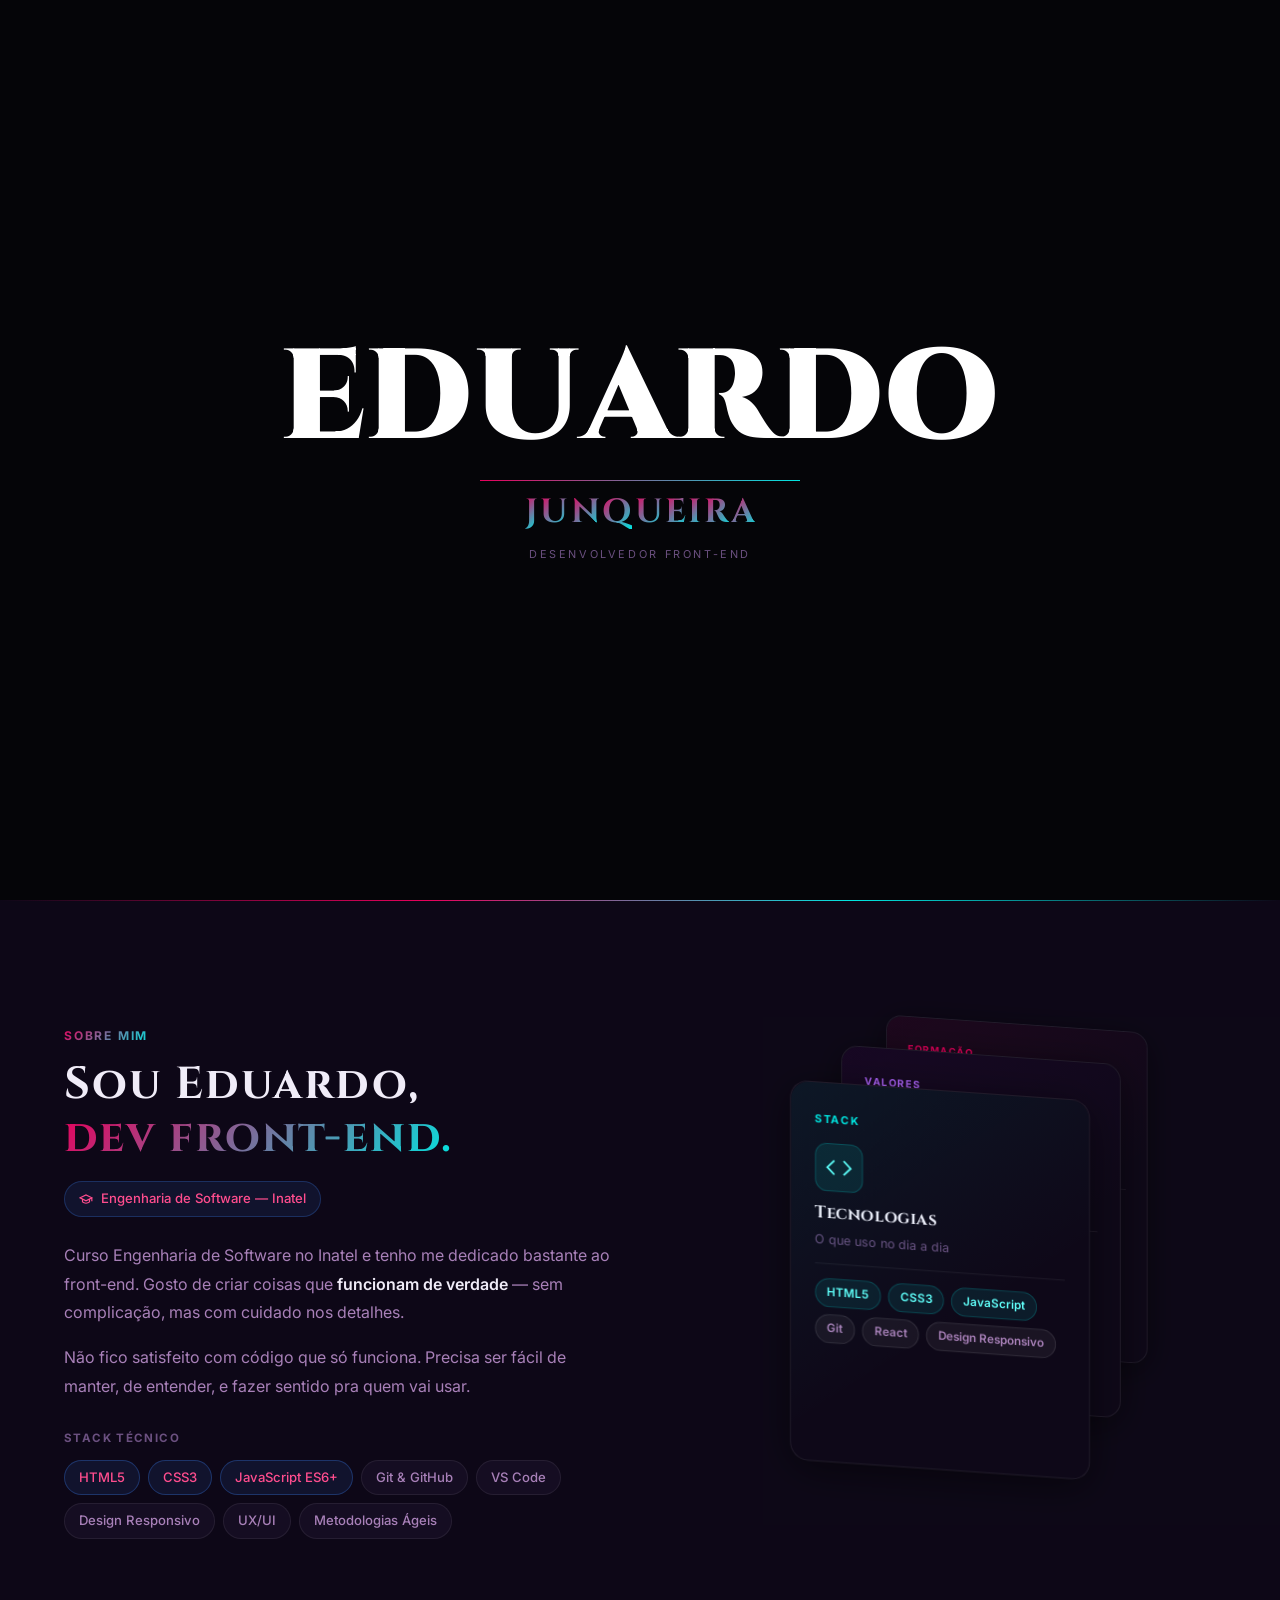
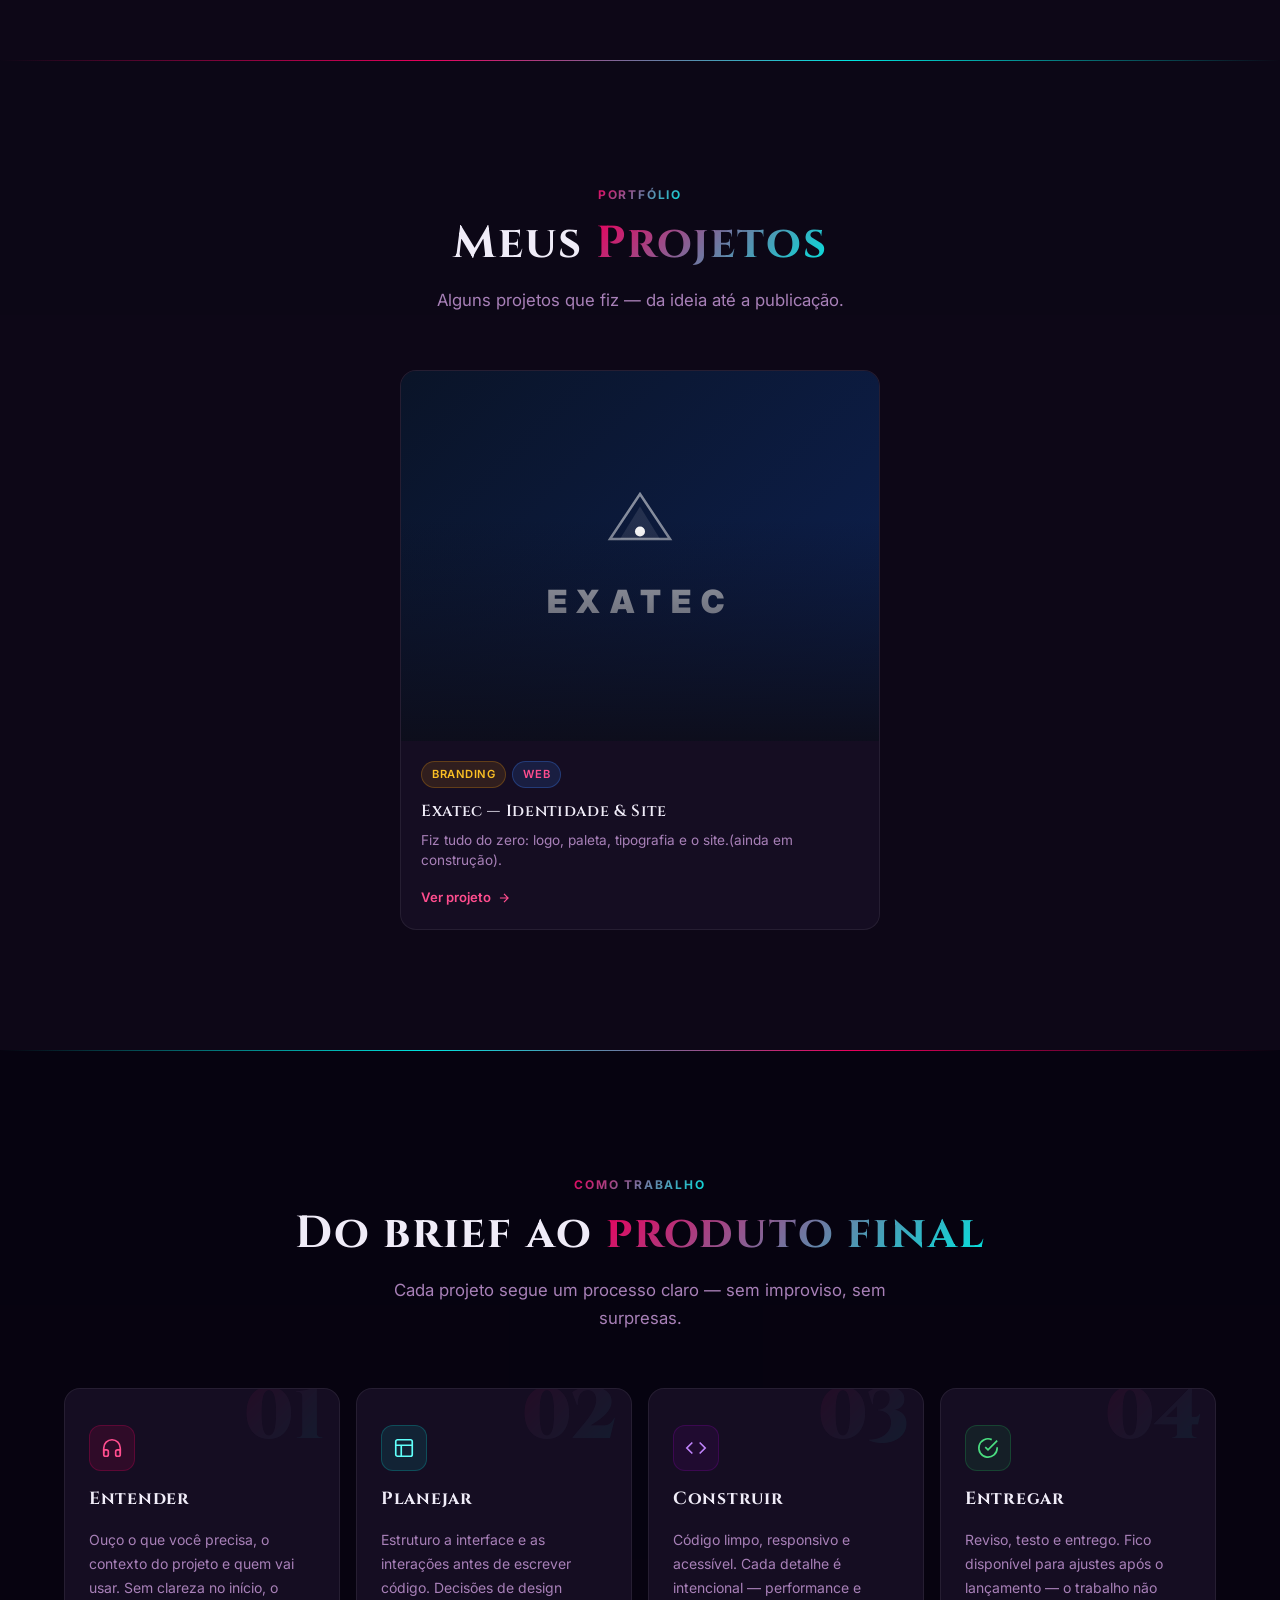
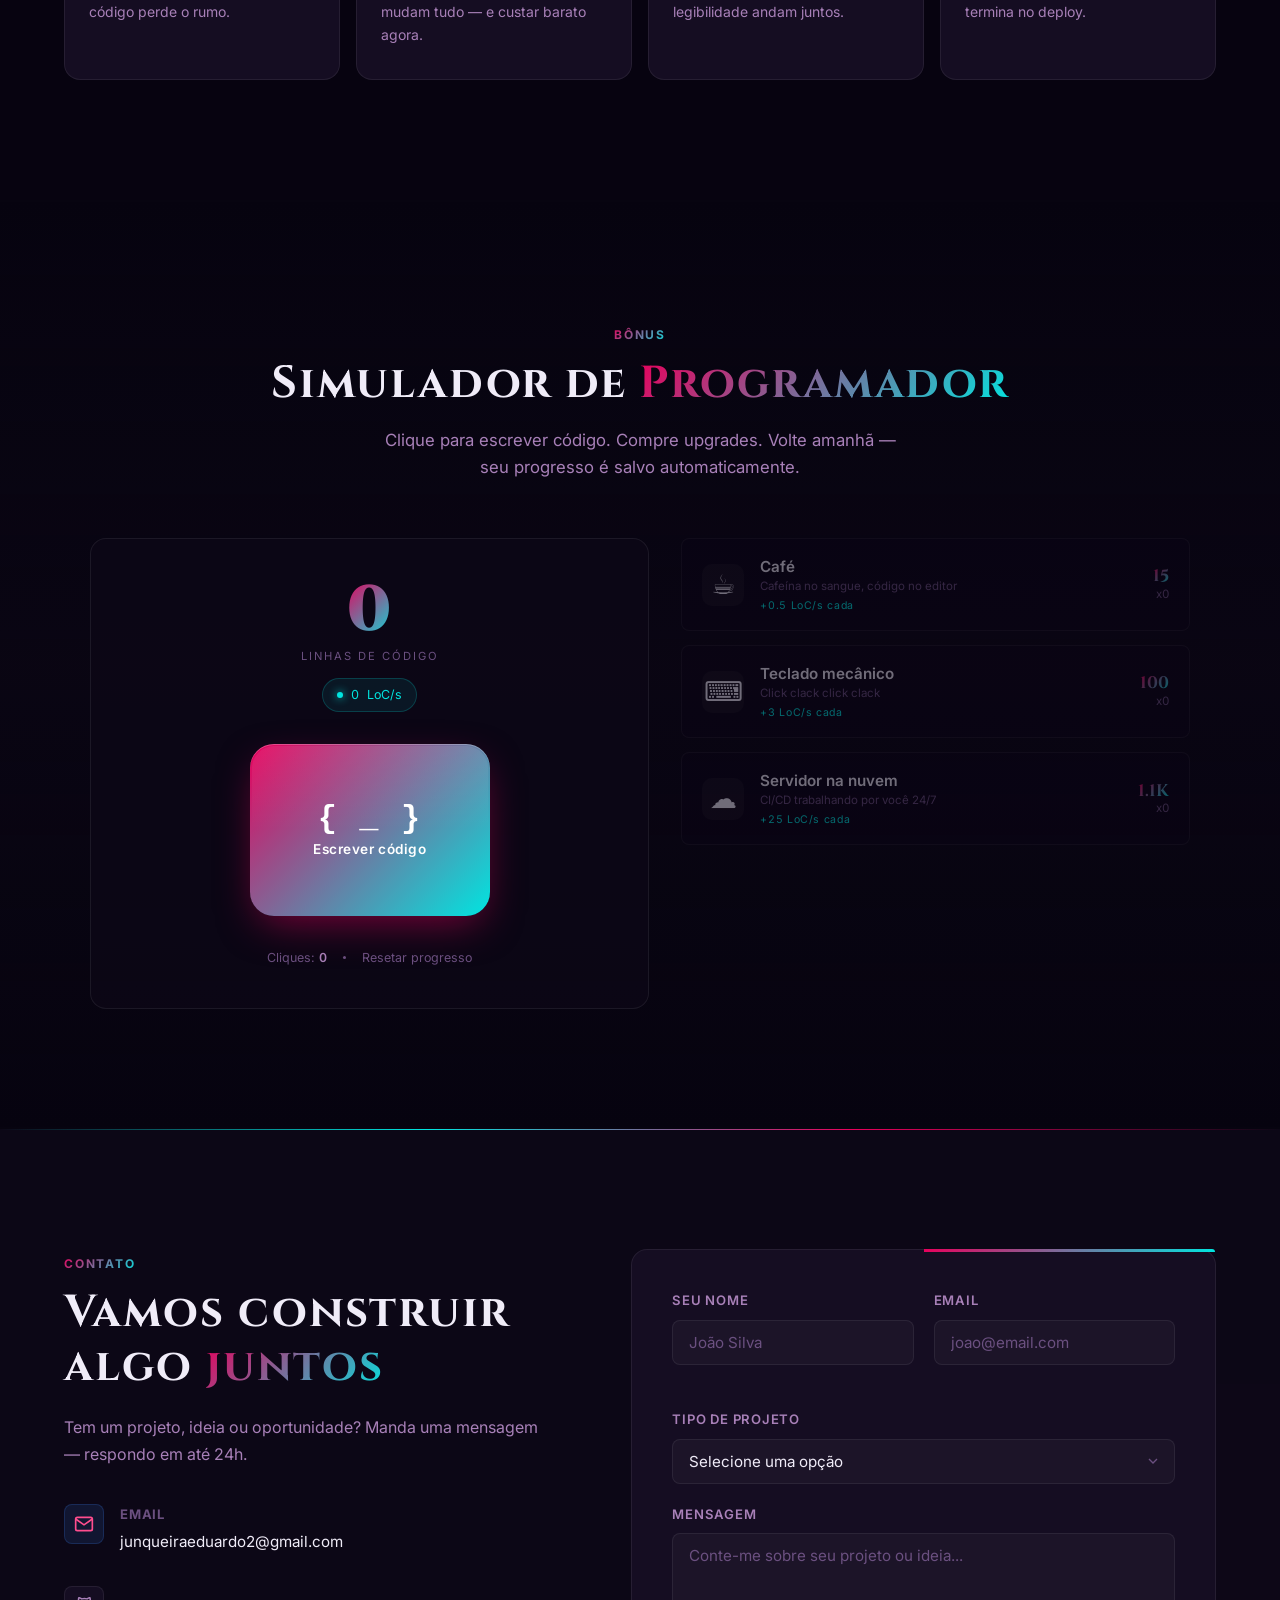
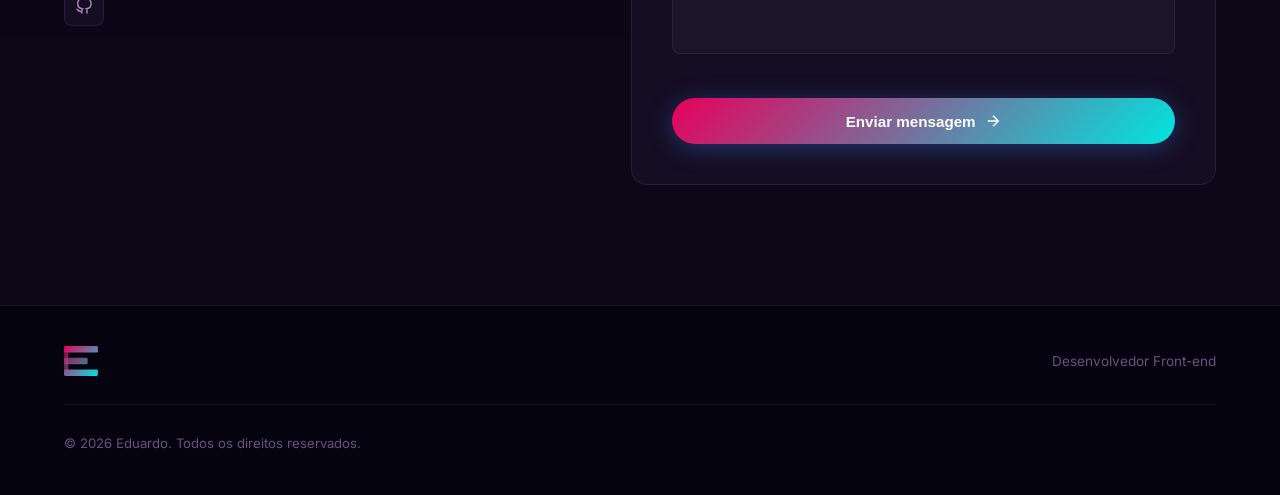
==== commit cb450710: "Add bonus clicker game: Simulador de Programador Incremental game section after the Process area whe" ====
--- a/index.html
+++ b/index.html
@@ -45,6 +45,7 @@
         <li><a href="#about" class="nav__link">Sobre</a></li>
         <li><a href="#projects" class="nav__link">Projetos</a></li>
         <li><a href="#process" class="nav__link">Processo</a></li>
+        <li><a href="#game" class="nav__link">Bônus</a></li>
         <li><a href="#contact" class="nav__cta">Fale Comigo</a></li>
       </ul>
       <button class="nav__burger" id="burger" aria-label="Menu">
@@ -59,6 +60,7 @@
       <li><a href="#about"    class="nav__link mobile-link">Sobre</a></li>
       <li><a href="#projects" class="nav__link mobile-link">Projetos</a></li>
       <li><a href="#process"  class="nav__link mobile-link">Processo</a></li>
+      <li><a href="#game"     class="nav__link mobile-link">Bônus</a></li>
       <li><a href="#contact"  class="nav__link mobile-link">Contato</a></li>
     </ul>
   </div>
@@ -291,6 +293,90 @@
           </div>
           <h3 class="process__title">Entregar</h3>
           <p class="process__desc">Reviso, testo e entrego. Fico disponível para ajustes após o lançamento — o trabalho não termina no deploy.</p>
+        </div>
+
+      </div>
+    </div>
+  </section>
+
+  <!-- ══════════════════════════ BÔNUS — CLICKER GAME ══════════════════════════ -->
+  <section class="game" id="game">
+    <div class="container">
+      <div class="section-header reveal">
+        <p class="section-label">Bônus</p>
+        <h2 class="section-title scroll-float">Simulador de <span class="gradient-text">Programador</span></h2>
+        <p class="section-desc">Clique para escrever código. Compre upgrades. Volte amanhã — seu progresso é salvo automaticamente.</p>
+      </div>
+
+      <div class="game__layout reveal">
+
+        <!-- ── Painel principal: clicker ── -->
+        <div class="game__main">
+          <div class="game__display">
+            <div class="game__counter">
+              <span class="game__loc" id="locCount">0</span>
+              <span class="game__loc-label">linhas de código</span>
+            </div>
+            <div class="game__lps">
+              <span class="game__lps-icon"></span>
+              <span id="lpsCount">0</span> LoC/s
+            </div>
+          </div>
+
+          <button class="game__btn" id="clickBtn" type="button" aria-label="Escrever uma linha de código">
+            <span class="game__btn-mono">{ <span class="game__btn-cursor">_</span> }</span>
+            <span class="game__btn-label">Escrever código</span>
+          </button>
+
+          <div class="game__meta">
+            <span>Cliques: <strong id="totalClicks">0</strong></span>
+            <span class="game__meta-dot"></span>
+            <button class="game__reset" id="resetBtn" type="button">Resetar progresso</button>
+          </div>
+        </div>
+
+        <!-- ── Lista de upgrades ── -->
+        <div class="game__upgrades">
+
+          <button class="game__upgrade" type="button" data-buy="coffee" disabled>
+            <div class="game__upgrade-icon">☕</div>
+            <div class="game__upgrade-info">
+              <h3 class="game__upgrade-name">Café</h3>
+              <p class="game__upgrade-desc">Cafeína no sangue, código no editor</p>
+              <span class="game__upgrade-rate">+0.5 LoC/s cada</span>
+            </div>
+            <div class="game__upgrade-side">
+              <span class="game__upgrade-cost" data-cost="coffee">15</span>
+              <span class="game__upgrade-count">x<span data-count="coffee">0</span></span>
+            </div>
+          </button>
+
+          <button class="game__upgrade" type="button" data-buy="keyboard" disabled>
+            <div class="game__upgrade-icon">⌨️</div>
+            <div class="game__upgrade-info">
+              <h3 class="game__upgrade-name">Teclado mecânico</h3>
+              <p class="game__upgrade-desc">Click clack click clack</p>
+              <span class="game__upgrade-rate">+3 LoC/s cada</span>
+            </div>
+            <div class="game__upgrade-side">
+              <span class="game__upgrade-cost" data-cost="keyboard">100</span>
+              <span class="game__upgrade-count">x<span data-count="keyboard">0</span></span>
+            </div>
+          </button>
+
+          <button class="game__upgrade" type="button" data-buy="cloud" disabled>
+            <div class="game__upgrade-icon">☁️</div>
+            <div class="game__upgrade-info">
+              <h3 class="game__upgrade-name">Servidor na nuvem</h3>
+              <p class="game__upgrade-desc">CI/CD trabalhando por você 24/7</p>
+              <span class="game__upgrade-rate">+25 LoC/s cada</span>
+            </div>
+            <div class="game__upgrade-side">
+              <span class="game__upgrade-cost" data-cost="cloud">1.1K</span>
+              <span class="game__upgrade-count">x<span data-count="cloud">0</span></span>
+            </div>
+          </button>
+
         </div>
 
       </div>
--- a/styles.css
+++ b/styles.css
@@ -1299,6 +1299,386 @@
 .tdot.active {
   width: 24px;
   background: var(--grad-primary);
+}
+
+/* ══════════════════════════════════
+   GAME — Simulador de Programador
+══════════════════════════════════ */
+.game {
+  padding: 120px 0;
+  position: relative;
+  background: linear-gradient(180deg, transparent, rgba(14,8,24,0.4) 50%, transparent);
+}
+
+.game__layout {
+  display: grid;
+  grid-template-columns: 1.1fr 1fr;
+  gap: 32px;
+  max-width: 1100px;
+  margin: 0 auto;
+  align-items: stretch;
+}
+
+@media (max-width: 900px) {
+  .game__layout { grid-template-columns: 1fr; }
+}
+
+/* ── Painel principal ── */
+.game__main {
+  background: rgba(14,8,24,0.7);
+  border: 1px solid var(--clr-border);
+  border-radius: var(--radius);
+  padding: 40px 32px;
+  display: flex;
+  flex-direction: column;
+  align-items: center;
+  gap: 32px;
+  position: relative;
+  overflow: hidden;
+}
+
+.game__main::before {
+  content: '';
+  position: absolute;
+  top: -1px; left: 0; right: 0;
+  height: 1px;
+  background: linear-gradient(90deg, transparent, var(--clr-primary), var(--clr-accent), transparent);
+  opacity: 0.6;
+}
+
+.game__display {
+  text-align: center;
+  display: flex;
+  flex-direction: column;
+  align-items: center;
+  gap: 12px;
+}
+
+.game__counter {
+  display: flex;
+  flex-direction: column;
+  align-items: center;
+  gap: 4px;
+}
+
+.game__loc {
+  font-family: var(--font-heading);
+  font-size: clamp(2.6rem, 6vw, 4rem);
+  font-weight: 900;
+  line-height: 1;
+  background: var(--grad-primary);
+  -webkit-background-clip: text;
+  -webkit-text-fill-color: transparent;
+  background-clip: text;
+  letter-spacing: 0.02em;
+  font-variant-numeric: tabular-nums;
+  transition: transform 0.12s ease;
+}
+
+.game__loc.bump { transform: scale(1.06); }
+
+.game__loc-label {
+  font-size: 0.7rem;
+  letter-spacing: 0.18em;
+  text-transform: uppercase;
+  color: var(--clr-text-muted);
+}
+
+.game__lps {
+  display: inline-flex;
+  align-items: center;
+  gap: 8px;
+  padding: 6px 14px;
+  background: rgba(0,229,224,0.08);
+  border: 1px solid rgba(0,229,224,0.2);
+  border-radius: var(--radius-full);
+  font-size: 0.78rem;
+  color: var(--clr-accent);
+  font-variant-numeric: tabular-nums;
+}
+
+.game__lps-icon {
+  width: 6px; height: 6px;
+  border-radius: 50%;
+  background: var(--clr-accent);
+  box-shadow: 0 0 8px var(--clr-accent);
+  animation: gameLpsPulse 1.5s ease-in-out infinite;
+}
+
+@keyframes gameLpsPulse {
+  0%,100% { opacity: 0.4; transform: scale(0.8); }
+  50%     { opacity: 1;   transform: scale(1.1); }
+}
+
+/* ── Botão de clique ── */
+.game__btn {
+  position: relative;
+  display: flex;
+  flex-direction: column;
+  align-items: center;
+  justify-content: center;
+  gap: 6px;
+  width: clamp(180px, 60%, 240px);
+  aspect-ratio: 1.4 / 1;
+  background: var(--grad-primary);
+  border: none;
+  border-radius: 24px;
+  cursor: pointer;
+  color: #fff;
+  font-family: var(--font-sans);
+  box-shadow:
+    0 14px 40px -10px rgba(232,0,92,0.55),
+    inset 0 1px 0 rgba(255,255,255,0.25);
+  transition: transform 0.08s ease, box-shadow 0.2s ease;
+  user-select: none;
+  overflow: hidden;
+}
+
+.game__btn::before {
+  content: '';
+  position: absolute;
+  inset: 2px;
+  border-radius: 22px;
+  background: linear-gradient(180deg, rgba(255,255,255,0.08), transparent 50%);
+  pointer-events: none;
+}
+
+.game__btn:hover {
+  transform: translateY(-2px);
+  box-shadow:
+    0 18px 50px -10px rgba(232,0,92,0.7),
+    inset 0 1px 0 rgba(255,255,255,0.3);
+}
+
+.game__btn:active,
+.game__btn.pressed {
+  transform: translateY(2px) scale(0.97);
+  box-shadow: 0 6px 18px -8px rgba(232,0,92,0.5);
+}
+
+.game__btn-mono {
+  font-family: 'Courier New', monospace;
+  font-size: 2rem;
+  font-weight: 700;
+  letter-spacing: 0.05em;
+  line-height: 1;
+}
+
+.game__btn-cursor {
+  display: inline-block;
+  animation: gameCursorBlink 1s steps(2) infinite;
+}
+
+@keyframes gameCursorBlink { 50% { opacity: 0; } }
+
+.game__btn-label {
+  font-size: 0.85rem;
+  font-weight: 600;
+  letter-spacing: 0.04em;
+}
+
+/* Floating "+N" */
+.game__float {
+  position: absolute;
+  pointer-events: none;
+  font-family: var(--font-heading);
+  font-weight: 900;
+  font-size: 1.2rem;
+  color: #fff;
+  text-shadow: 0 2px 12px rgba(0,0,0,0.5);
+  animation: gameFloat 0.9s ease-out forwards;
+  z-index: 2;
+}
+
+@keyframes gameFloat {
+  0%   { opacity: 1; transform: translate(-50%, 0) scale(1); }
+  100% { opacity: 0; transform: translate(-50%, -60px) scale(1.3); }
+}
+
+.game__meta {
+  display: flex;
+  align-items: center;
+  gap: 16px;
+  font-size: 0.78rem;
+  color: var(--clr-text-muted);
+  flex-wrap: wrap;
+  justify-content: center;
+}
+
+.game__meta strong {
+  color: var(--clr-text-dim);
+  font-weight: 600;
+  font-variant-numeric: tabular-nums;
+}
+
+.game__meta-dot {
+  width: 3px; height: 3px;
+  border-radius: 50%;
+  background: var(--clr-text-muted);
+}
+
+.game__reset {
+  background: none;
+  border: none;
+  font: inherit;
+  color: var(--clr-text-muted);
+  cursor: pointer;
+  padding: 0;
+  transition: color var(--transition-fast);
+}
+
+.game__reset:hover { color: var(--clr-primary); }
+
+/* ── Lista de upgrades ── */
+.game__upgrades {
+  display: flex;
+  flex-direction: column;
+  gap: 14px;
+}
+
+.game__upgrade {
+  display: grid;
+  grid-template-columns: auto 1fr auto;
+  gap: 16px;
+  align-items: center;
+  padding: 18px 20px;
+  background: rgba(14,8,24,0.6);
+  border: 1px solid var(--clr-border);
+  border-radius: var(--radius-sm);
+  cursor: pointer;
+  text-align: left;
+  font-family: inherit;
+  color: inherit;
+  transition: transform 0.18s ease, border-color 0.2s ease, background 0.2s ease, box-shadow 0.2s ease;
+  position: relative;
+  overflow: hidden;
+}
+
+.game__upgrade:not(:disabled):hover {
+  transform: translateX(4px);
+  border-color: rgba(232,0,92,0.35);
+  background: rgba(20,12,32,0.8);
+  box-shadow: 0 8px 24px -10px rgba(232,0,92,0.4);
+}
+
+.game__upgrade:not(:disabled):active { transform: translateX(4px) scale(0.99); }
+
+.game__upgrade:disabled {
+  opacity: 0.45;
+  cursor: not-allowed;
+}
+
+.game__upgrade.affordable:not(:disabled)::after {
+  content: '';
+  position: absolute;
+  left: 0; top: 0; bottom: 0;
+  width: 3px;
+  background: var(--grad-primary);
+  border-radius: 0 3px 3px 0;
+  animation: gameAfford 1.6s ease-in-out infinite;
+}
+
+@keyframes gameAfford {
+  0%,100% { opacity: 0.6; }
+  50%     { opacity: 1; }
+}
+
+.game__upgrade-icon {
+  font-size: 1.7rem;
+  width: 42px; height: 42px;
+  display: grid;
+  place-items: center;
+  background: rgba(255,255,255,0.04);
+  border-radius: 10px;
+  flex-shrink: 0;
+}
+
+.game__upgrade-info {
+  display: flex;
+  flex-direction: column;
+  gap: 2px;
+  min-width: 0;
+}
+
+.game__upgrade-name {
+  font-size: 0.95rem;
+  font-weight: 600;
+  color: var(--clr-text);
+  margin: 0;
+}
+
+.game__upgrade-desc {
+  font-size: 0.72rem;
+  color: var(--clr-text-muted);
+  margin: 0;
+  line-height: 1.4;
+}
+
+.game__upgrade-rate {
+  font-size: 0.66rem;
+  color: var(--clr-accent);
+  letter-spacing: 0.06em;
+  margin-top: 3px;
+  font-variant-numeric: tabular-nums;
+}
+
+.game__upgrade-side {
+  display: flex;
+  flex-direction: column;
+  align-items: flex-end;
+  gap: 2px;
+  flex-shrink: 0;
+}
+
+.game__upgrade-cost {
+  font-family: var(--font-heading);
+  font-size: 1.05rem;
+  font-weight: 700;
+  background: var(--grad-primary);
+  -webkit-background-clip: text;
+  -webkit-text-fill-color: transparent;
+  background-clip: text;
+  font-variant-numeric: tabular-nums;
+  line-height: 1;
+}
+
+.game__upgrade-count {
+  font-size: 0.72rem;
+  color: var(--clr-text-muted);
+  font-variant-numeric: tabular-nums;
+}
+
+/* ── Toast ── */
+.game__toast {
+  position: fixed;
+  bottom: 30px;
+  left: 50%;
+  transform: translateX(-50%) translateY(20px);
+  background: rgba(14,8,24,0.95);
+  border: 1px solid rgba(232,0,92,0.4);
+  border-radius: var(--radius-sm);
+  padding: 14px 20px;
+  font-size: 0.85rem;
+  color: var(--clr-text);
+  box-shadow: var(--shadow-card), 0 0 30px rgba(232,0,92,0.3);
+  z-index: 9999;
+  opacity: 0;
+  transition: opacity 0.4s ease, transform 0.4s ease;
+  max-width: 90vw;
+  text-align: center;
+}
+
+.game__toast.show {
+  opacity: 1;
+  transform: translateX(-50%) translateY(0);
+}
+
+@media (max-width: 480px) {
+  .game__main { padding: 30px 20px; }
+  .game__upgrade { padding: 14px 16px; gap: 12px; }
+  .game__upgrade-icon { font-size: 1.4rem; width: 36px; height: 36px; }
+  .game__upgrade-name { font-size: 0.88rem; }
+  .game__upgrade-desc { font-size: 0.68rem; }
 }
 
 /* ══════════════════════════════════
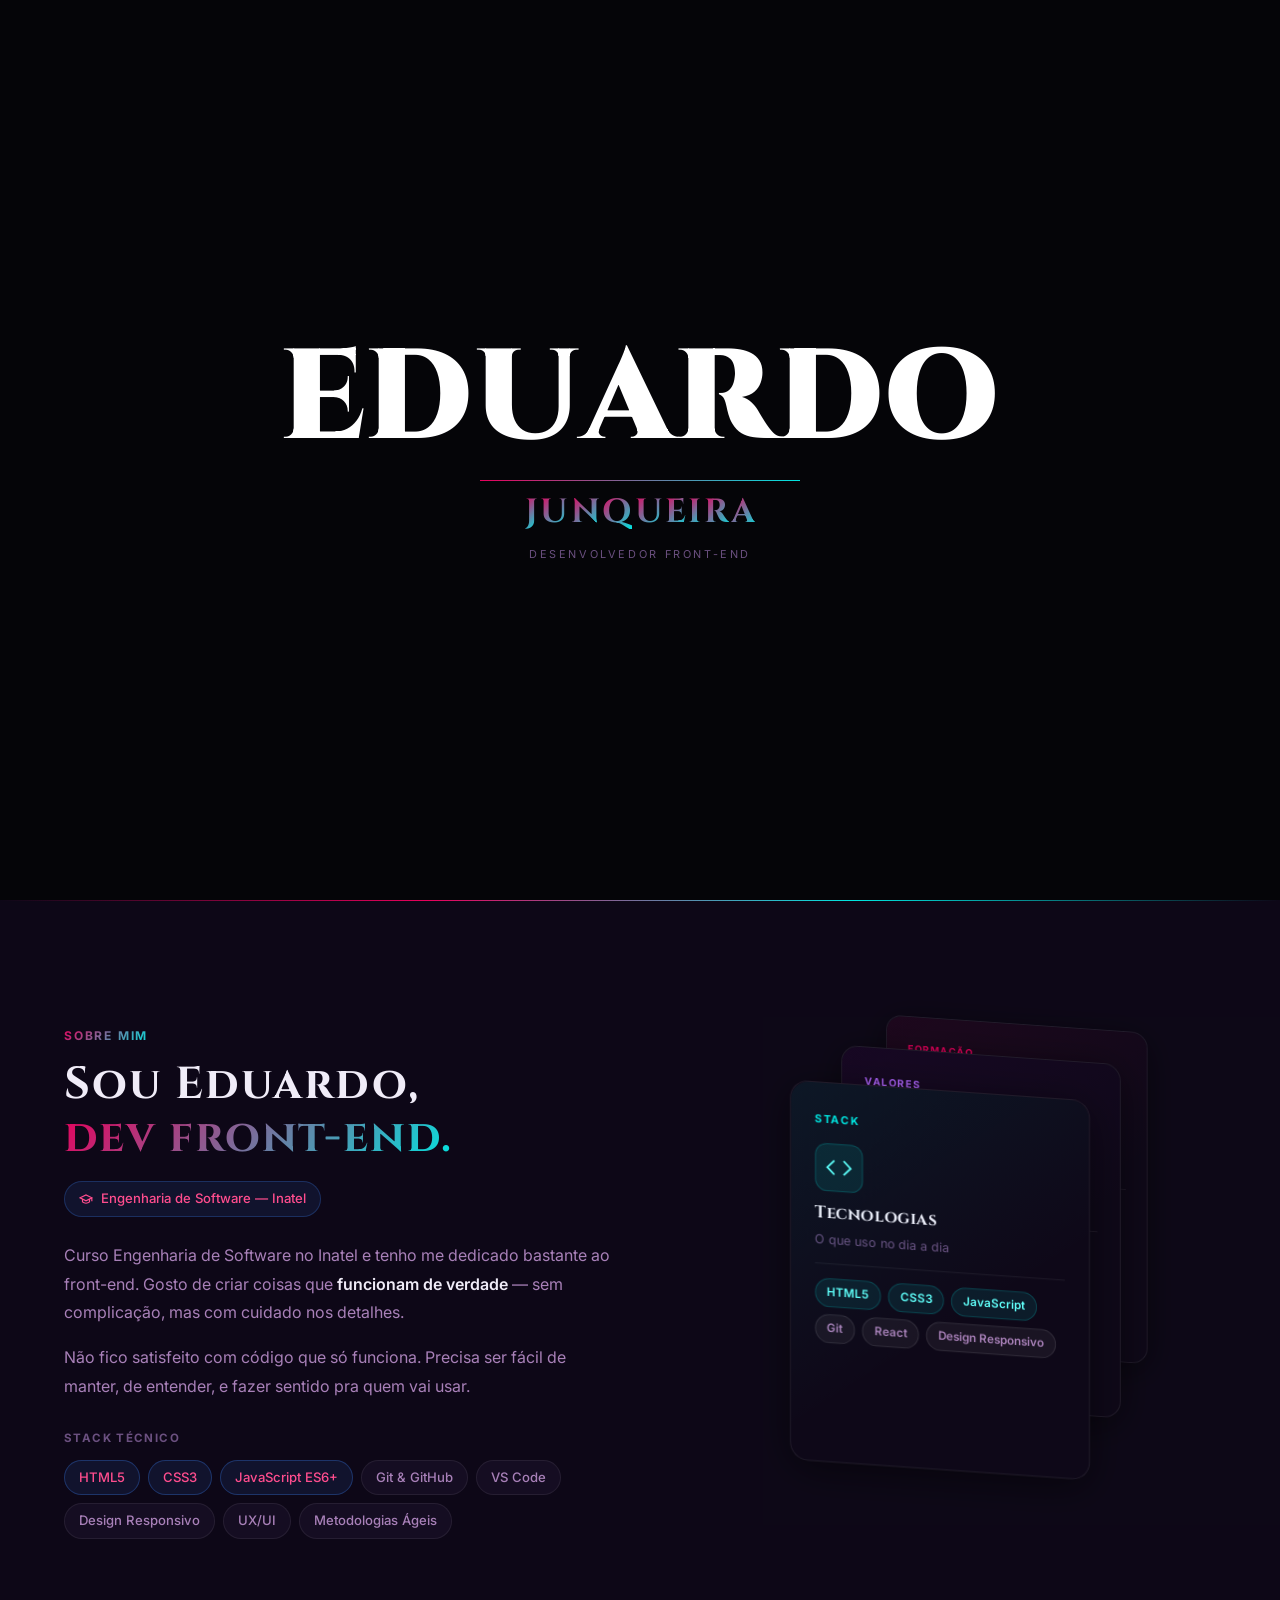
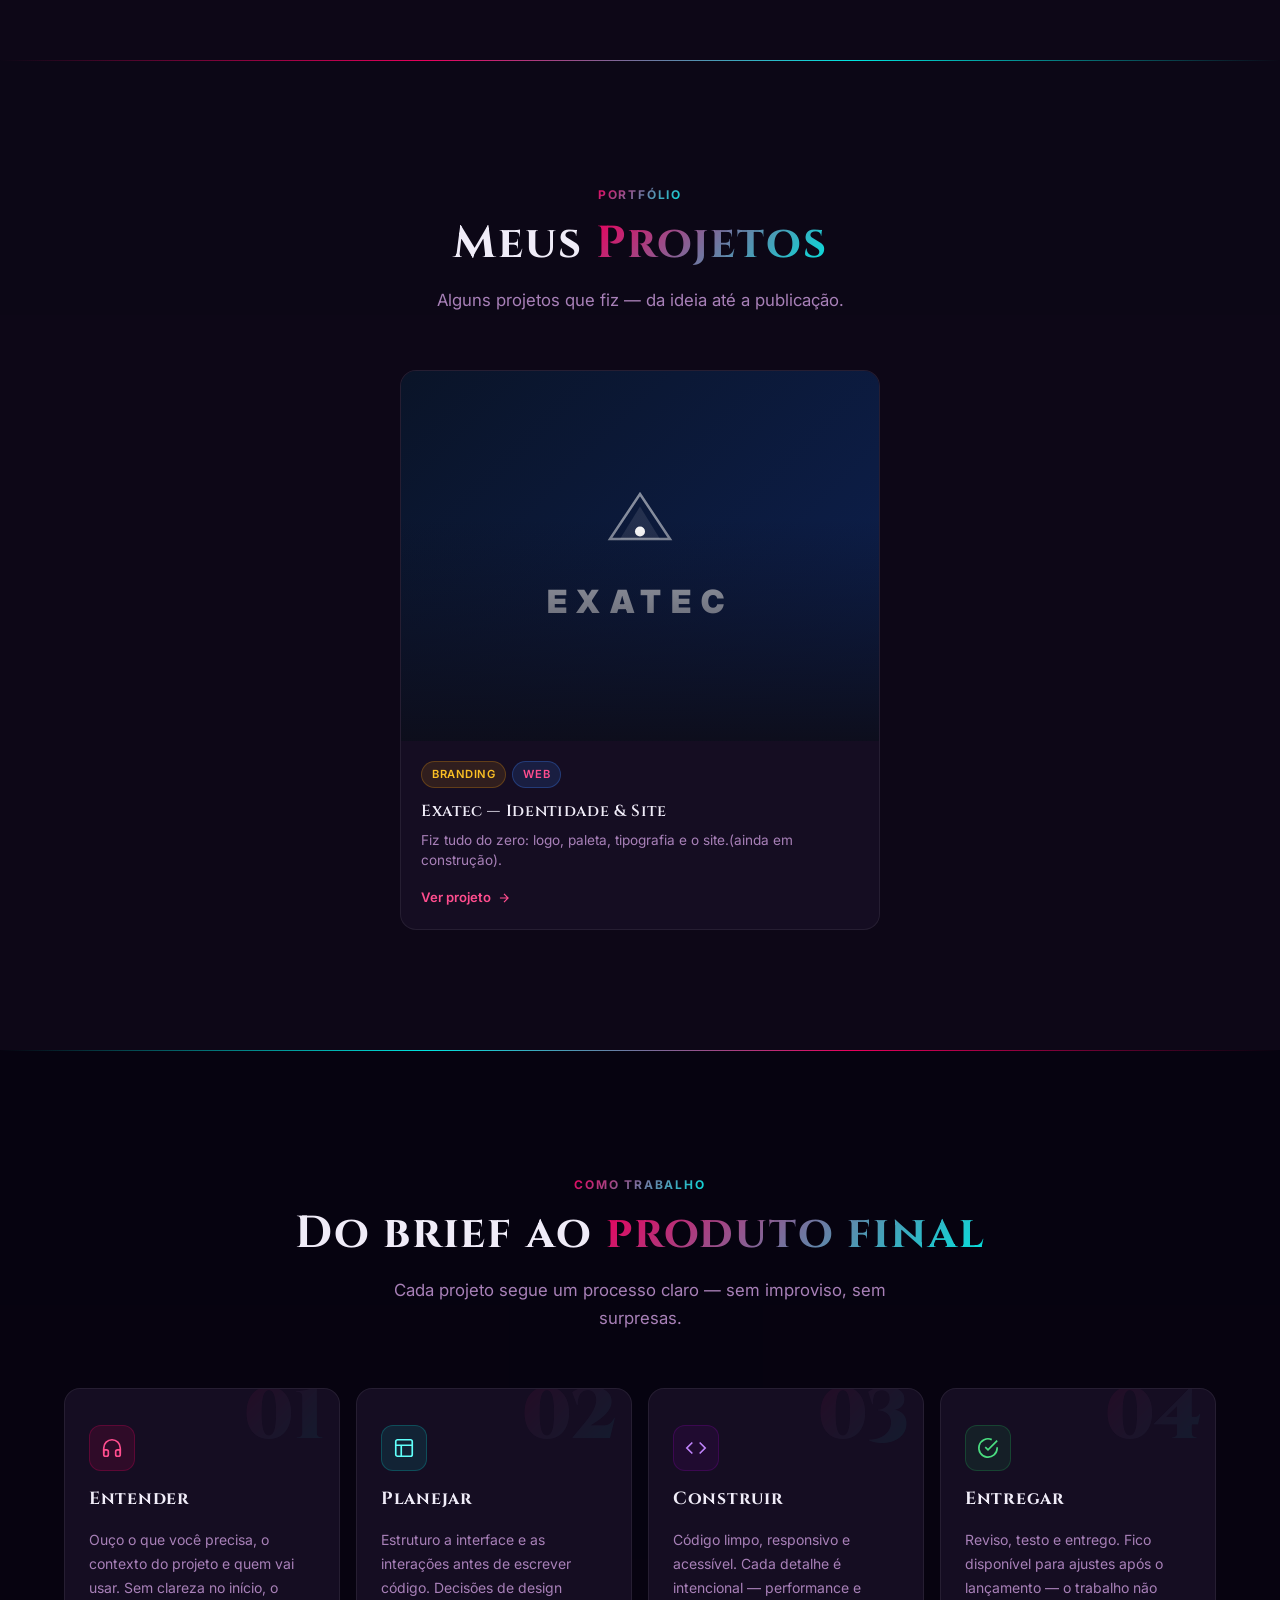
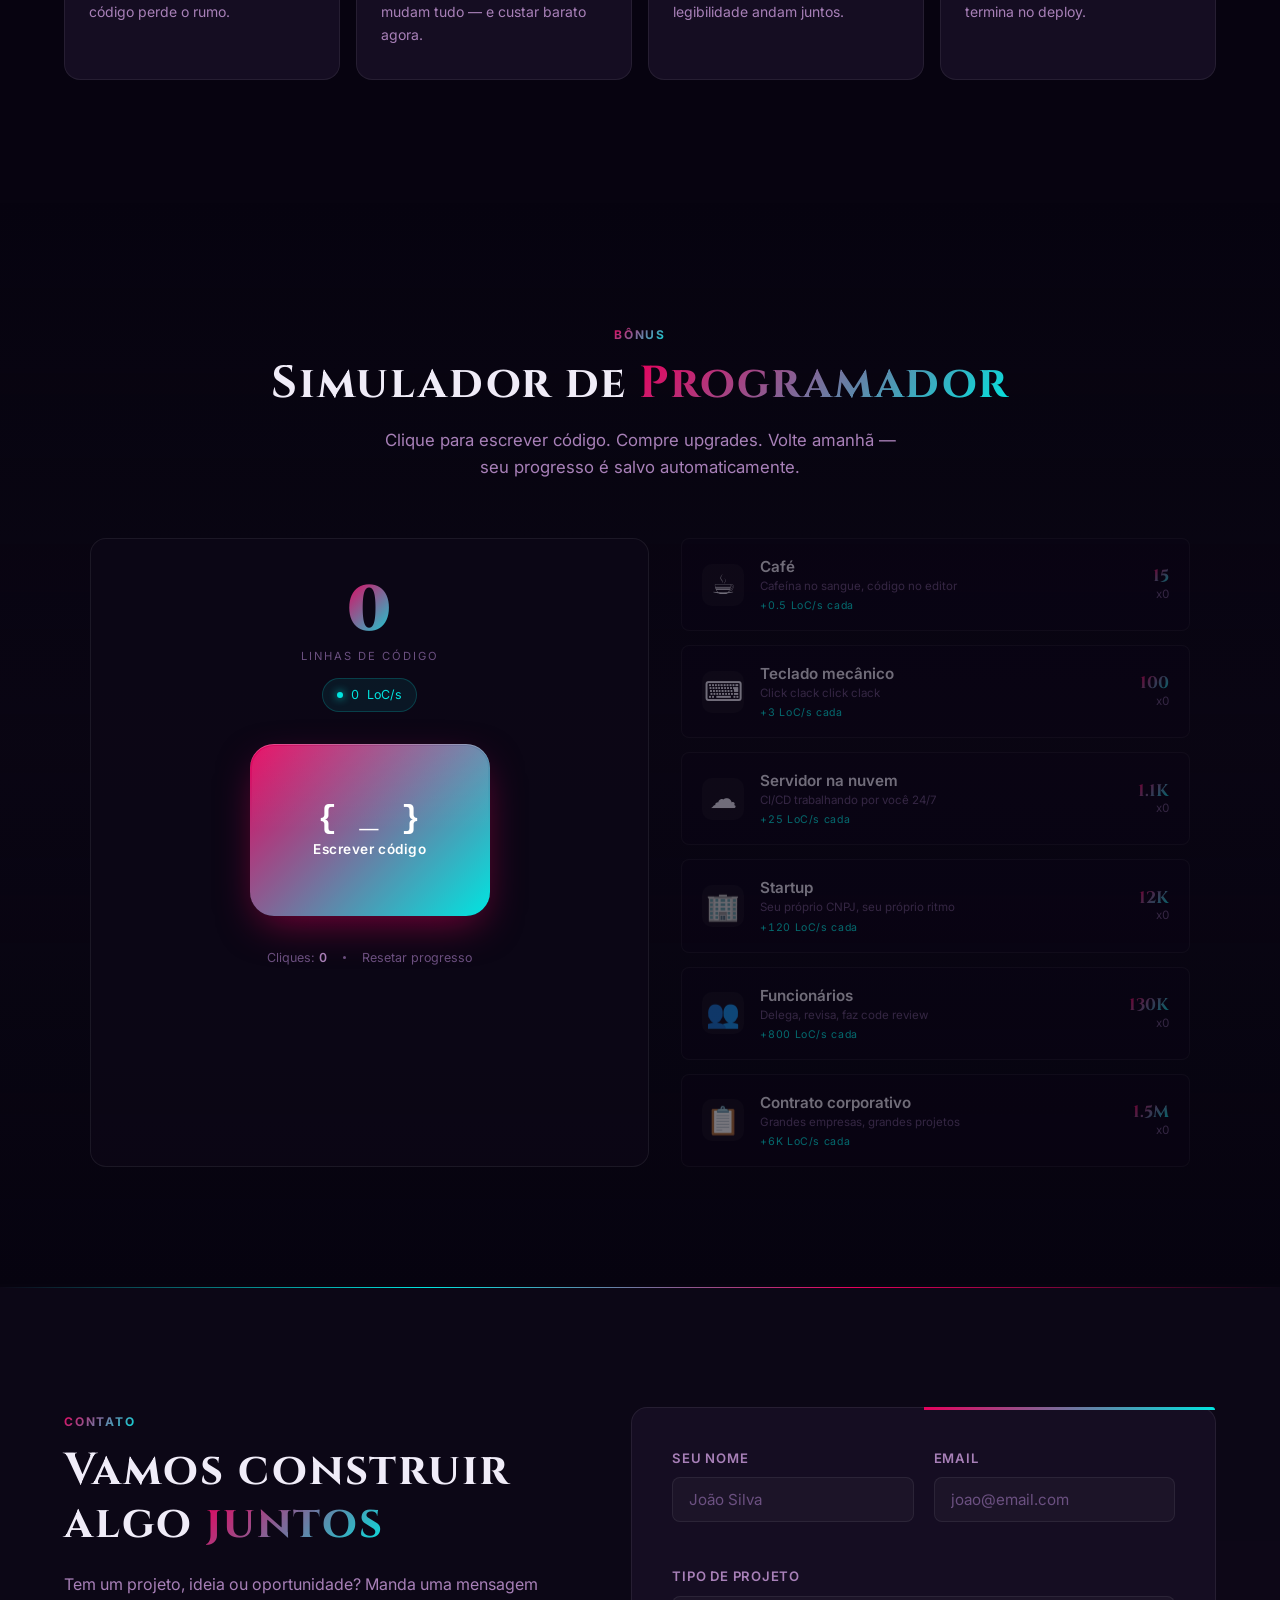
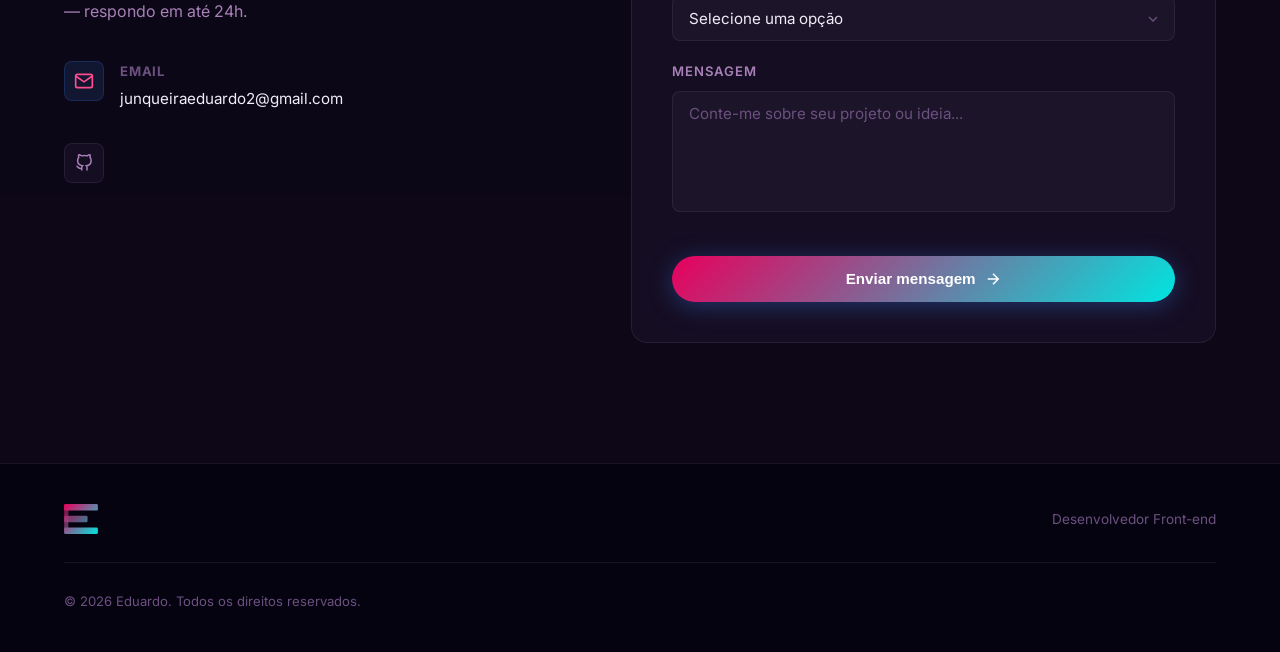
==== commit a0776469: "Add Startup, Funcionários and Contrato corporativo upgrades to clicker game Three new tiers extend t" ====
--- a/index.html
+++ b/index.html
@@ -377,6 +377,45 @@
             </div>
           </button>
 
+          <button class="game__upgrade" type="button" data-buy="startup" disabled>
+            <div class="game__upgrade-icon">🏢</div>
+            <div class="game__upgrade-info">
+              <h3 class="game__upgrade-name">Startup</h3>
+              <p class="game__upgrade-desc">Seu próprio CNPJ, seu próprio ritmo</p>
+              <span class="game__upgrade-rate">+120 LoC/s cada</span>
+            </div>
+            <div class="game__upgrade-side">
+              <span class="game__upgrade-cost" data-cost="startup">12K</span>
+              <span class="game__upgrade-count">x<span data-count="startup">0</span></span>
+            </div>
+          </button>
+
+          <button class="game__upgrade" type="button" data-buy="employee" disabled>
+            <div class="game__upgrade-icon">👥</div>
+            <div class="game__upgrade-info">
+              <h3 class="game__upgrade-name">Funcionários</h3>
+              <p class="game__upgrade-desc">Delega, revisa, faz code review</p>
+              <span class="game__upgrade-rate">+800 LoC/s cada</span>
+            </div>
+            <div class="game__upgrade-side">
+              <span class="game__upgrade-cost" data-cost="employee">130K</span>
+              <span class="game__upgrade-count">x<span data-count="employee">0</span></span>
+            </div>
+          </button>
+
+          <button class="game__upgrade" type="button" data-buy="contract" disabled>
+            <div class="game__upgrade-icon">📋</div>
+            <div class="game__upgrade-info">
+              <h3 class="game__upgrade-name">Contrato corporativo</h3>
+              <p class="game__upgrade-desc">Grandes empresas, grandes projetos</p>
+              <span class="game__upgrade-rate">+6K LoC/s cada</span>
+            </div>
+            <div class="game__upgrade-side">
+              <span class="game__upgrade-cost" data-cost="contract">1.5M</span>
+              <span class="game__upgrade-count">x<span data-count="contract">0</span></span>
+            </div>
+          </button>
+
         </div>
 
       </div>
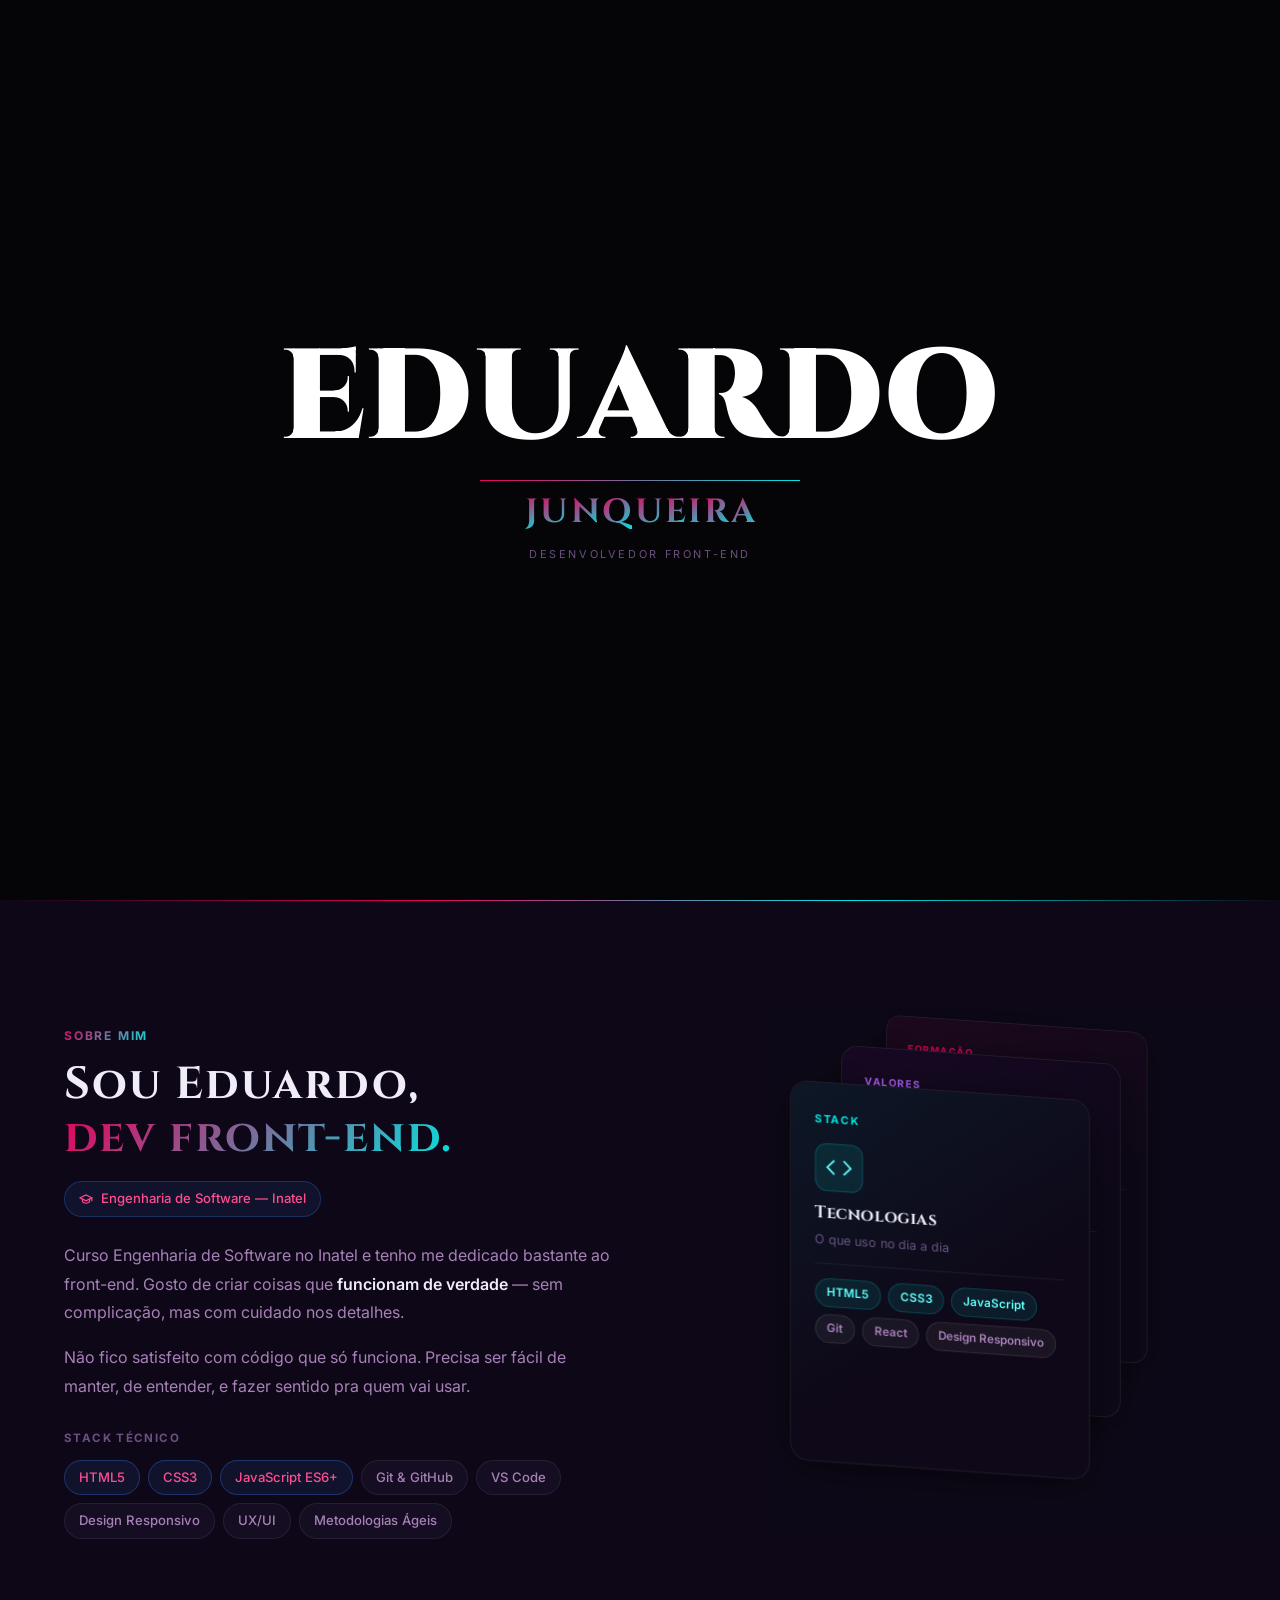
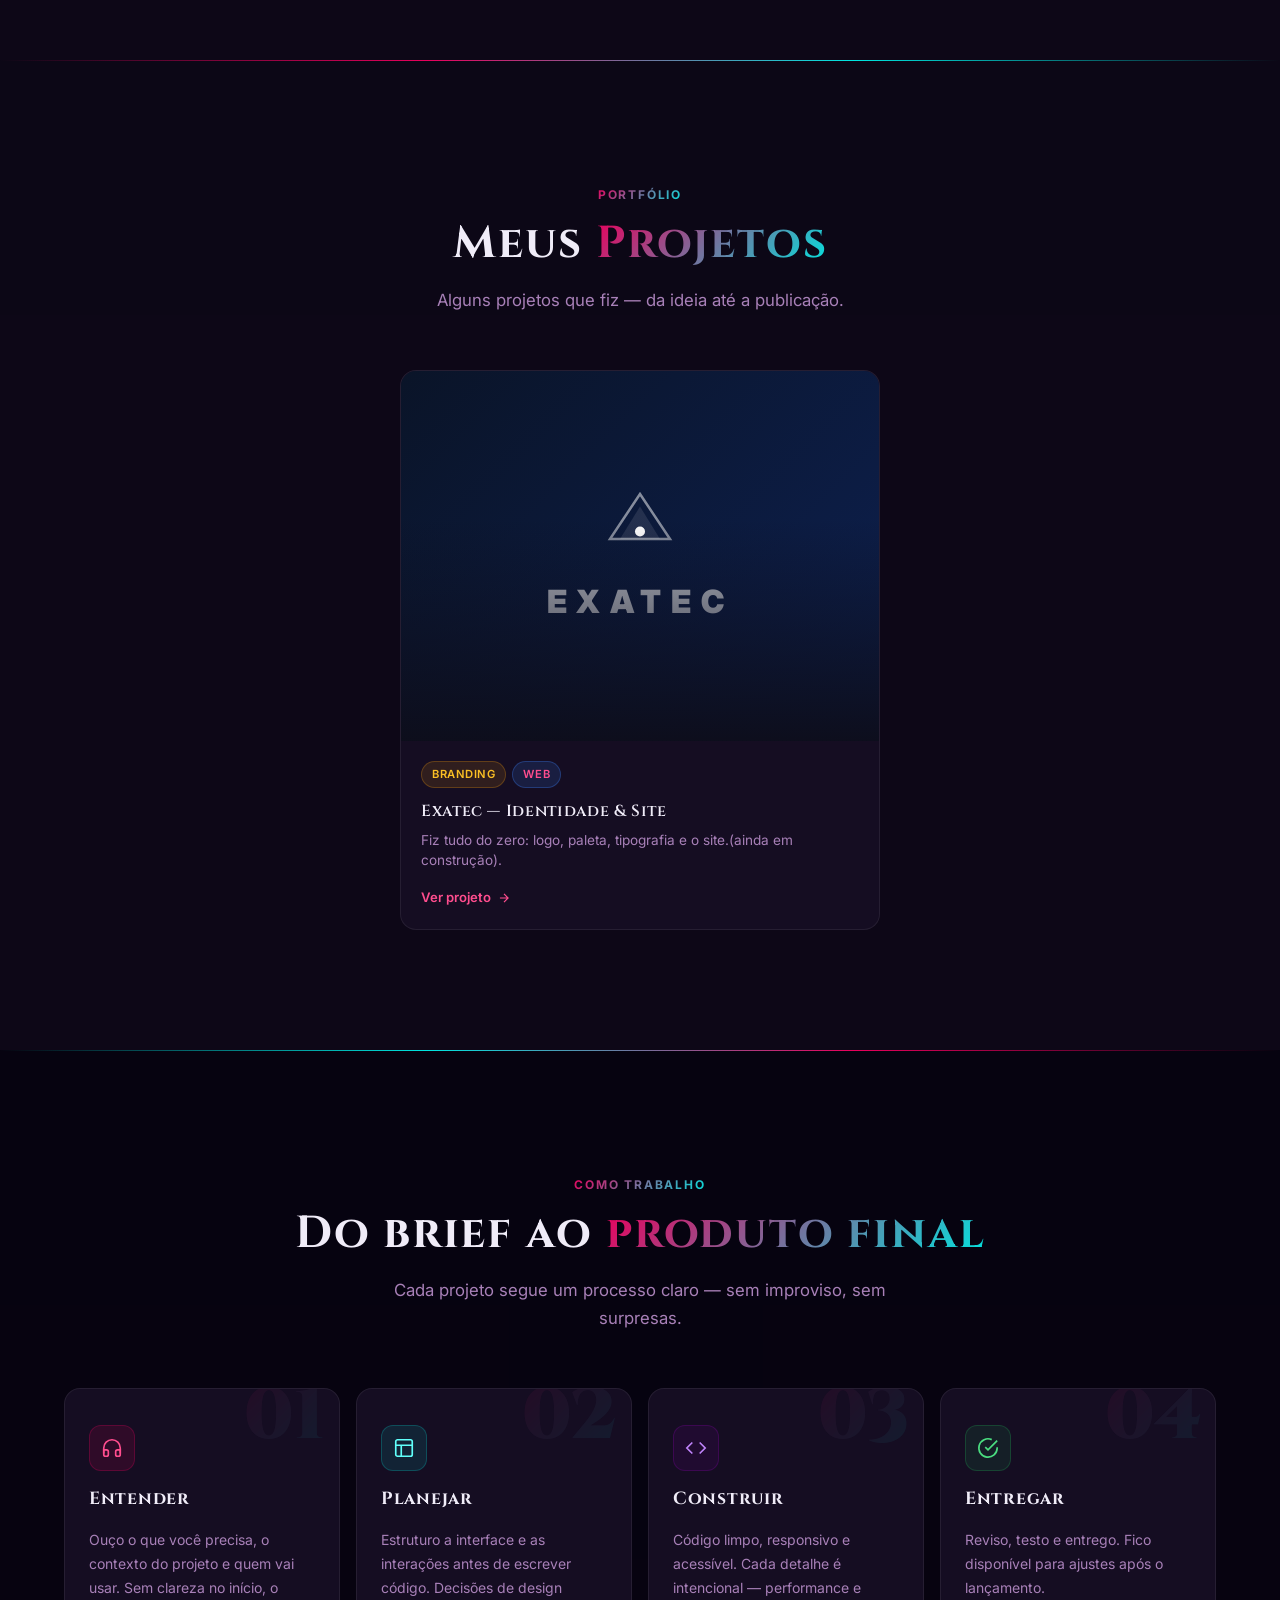
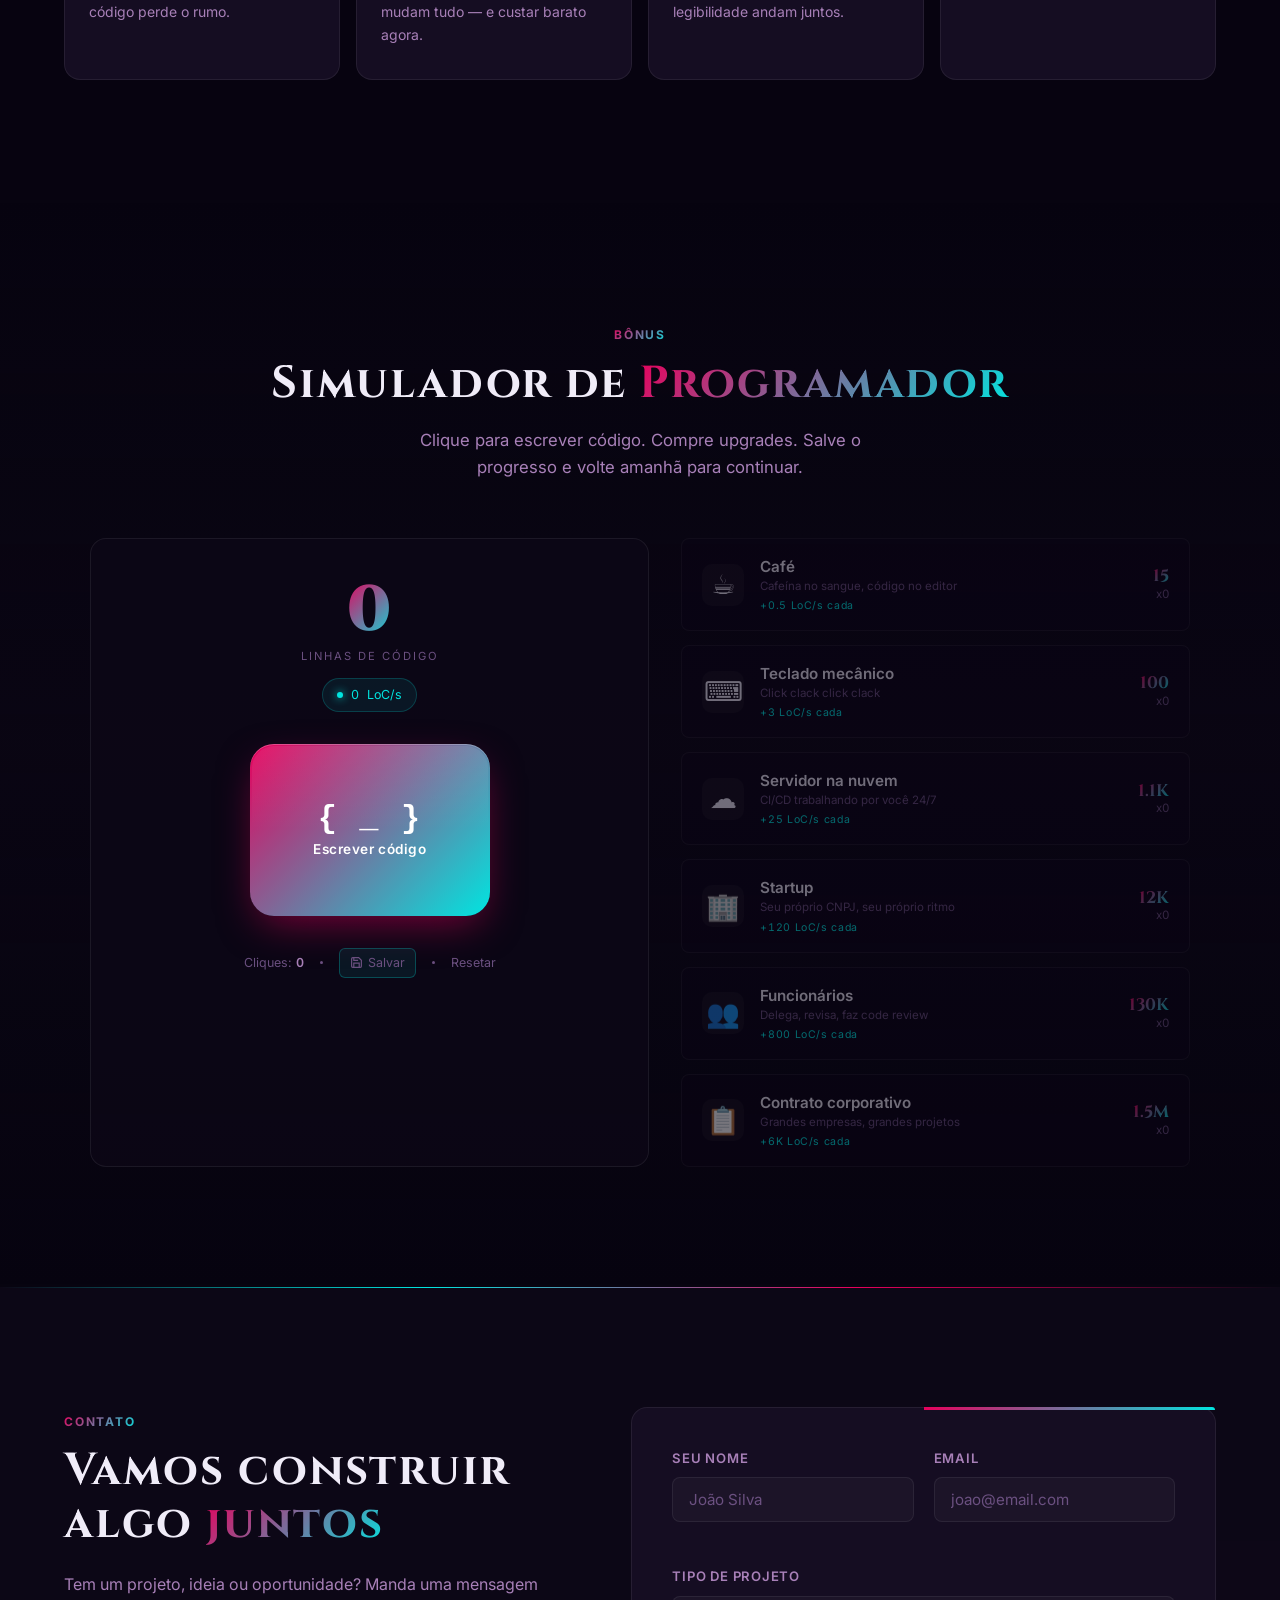
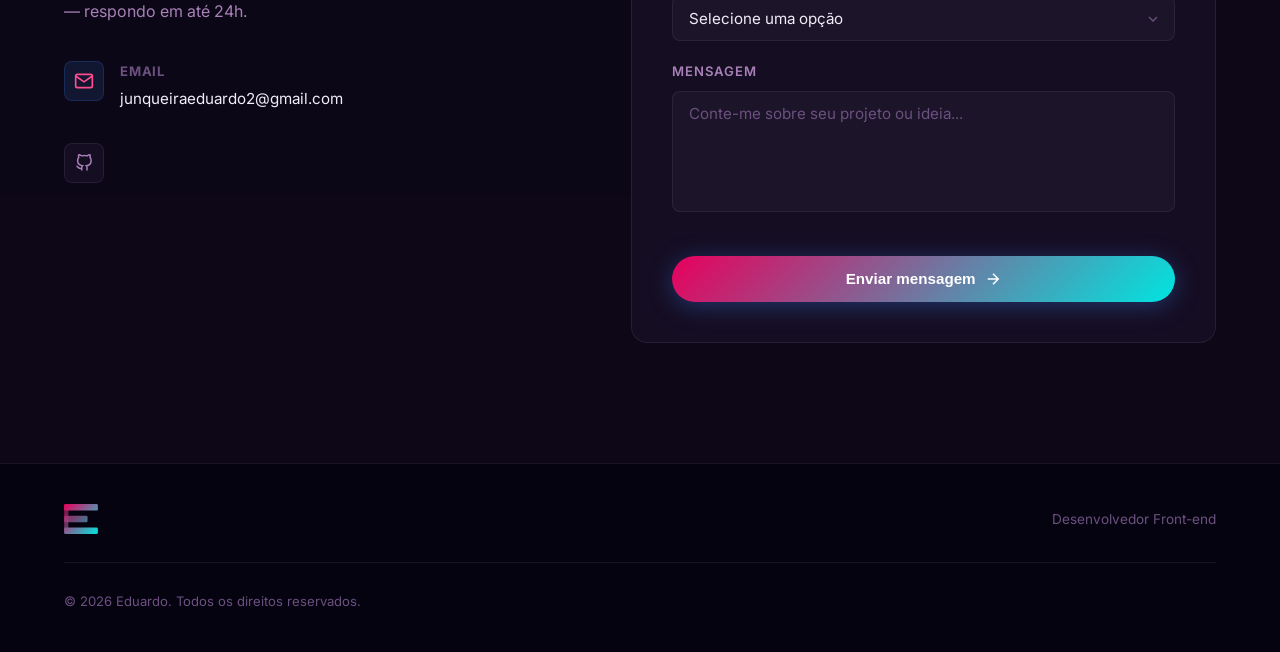
==== commit beb43a89: "Replace auto-save with manual save button Remove setInterval/beforeunload auto-save. Add a visible "" ====
--- a/index.html
+++ b/index.html
@@ -292,7 +292,7 @@
             </svg>
           </div>
           <h3 class="process__title">Entregar</h3>
-          <p class="process__desc">Reviso, testo e entrego. Fico disponível para ajustes após o lançamento — o trabalho não termina no deploy.</p>
+          <p class="process__desc">Reviso, testo e entrego. Fico disponível para ajustes após o lançamento.</p>
         </div>
 
       </div>
@@ -305,7 +305,7 @@
       <div class="section-header reveal">
         <p class="section-label">Bônus</p>
         <h2 class="section-title scroll-float">Simulador de <span class="gradient-text">Programador</span></h2>
-        <p class="section-desc">Clique para escrever código. Compre upgrades. Volte amanhã — seu progresso é salvo automaticamente.</p>
+        <p class="section-desc">Clique para escrever código. Compre upgrades. Salve o progresso e volte amanhã para continuar.</p>
       </div>
 
       <div class="game__layout reveal">
@@ -331,7 +331,12 @@
           <div class="game__meta">
             <span>Cliques: <strong id="totalClicks">0</strong></span>
             <span class="game__meta-dot"></span>
-            <button class="game__reset" id="resetBtn" type="button">Resetar progresso</button>
+            <button class="game__save" id="saveBtn" type="button" aria-label="Salvar progresso">
+              <svg width="13" height="13" viewBox="0 0 24 24" fill="none" stroke="currentColor" stroke-width="2.2" aria-hidden="true"><path d="M19 21H5a2 2 0 0 1-2-2V5a2 2 0 0 1 2-2h11l5 5v11a2 2 0 0 1-2 2z"/><polyline points="17 21 17 13 7 13 7 21"/><polyline points="7 3 7 8 15 8"/></svg>
+              Salvar
+            </button>
+            <span class="game__meta-dot"></span>
+            <button class="game__reset" id="resetBtn" type="button">Resetar</button>
           </div>
         </div>
 
--- a/styles.css
+++ b/styles.css
@@ -1515,6 +1515,30 @@
   width: 3px; height: 3px;
   border-radius: 50%;
   background: var(--clr-text-muted);
+}
+
+.game__save {
+  display: inline-flex;
+  align-items: center;
+  gap: 5px;
+  background: rgba(0,229,224,0.08);
+  border: 1px solid rgba(0,229,224,0.25);
+  border-radius: 6px;
+  font: inherit;
+  font-size: 0.78rem;
+  color: var(--clr-secondary);
+  cursor: pointer;
+  padding: 4px 10px;
+  transition: background var(--transition-fast), border-color var(--transition-fast), color var(--transition-fast);
+}
+.game__save:hover {
+  background: rgba(0,229,224,0.16);
+  border-color: rgba(0,229,224,0.5);
+}
+.game__save.saved {
+  background: rgba(0,229,224,0.18);
+  border-color: var(--clr-secondary);
+  color: var(--clr-secondary);
 }
 
 .game__reset {
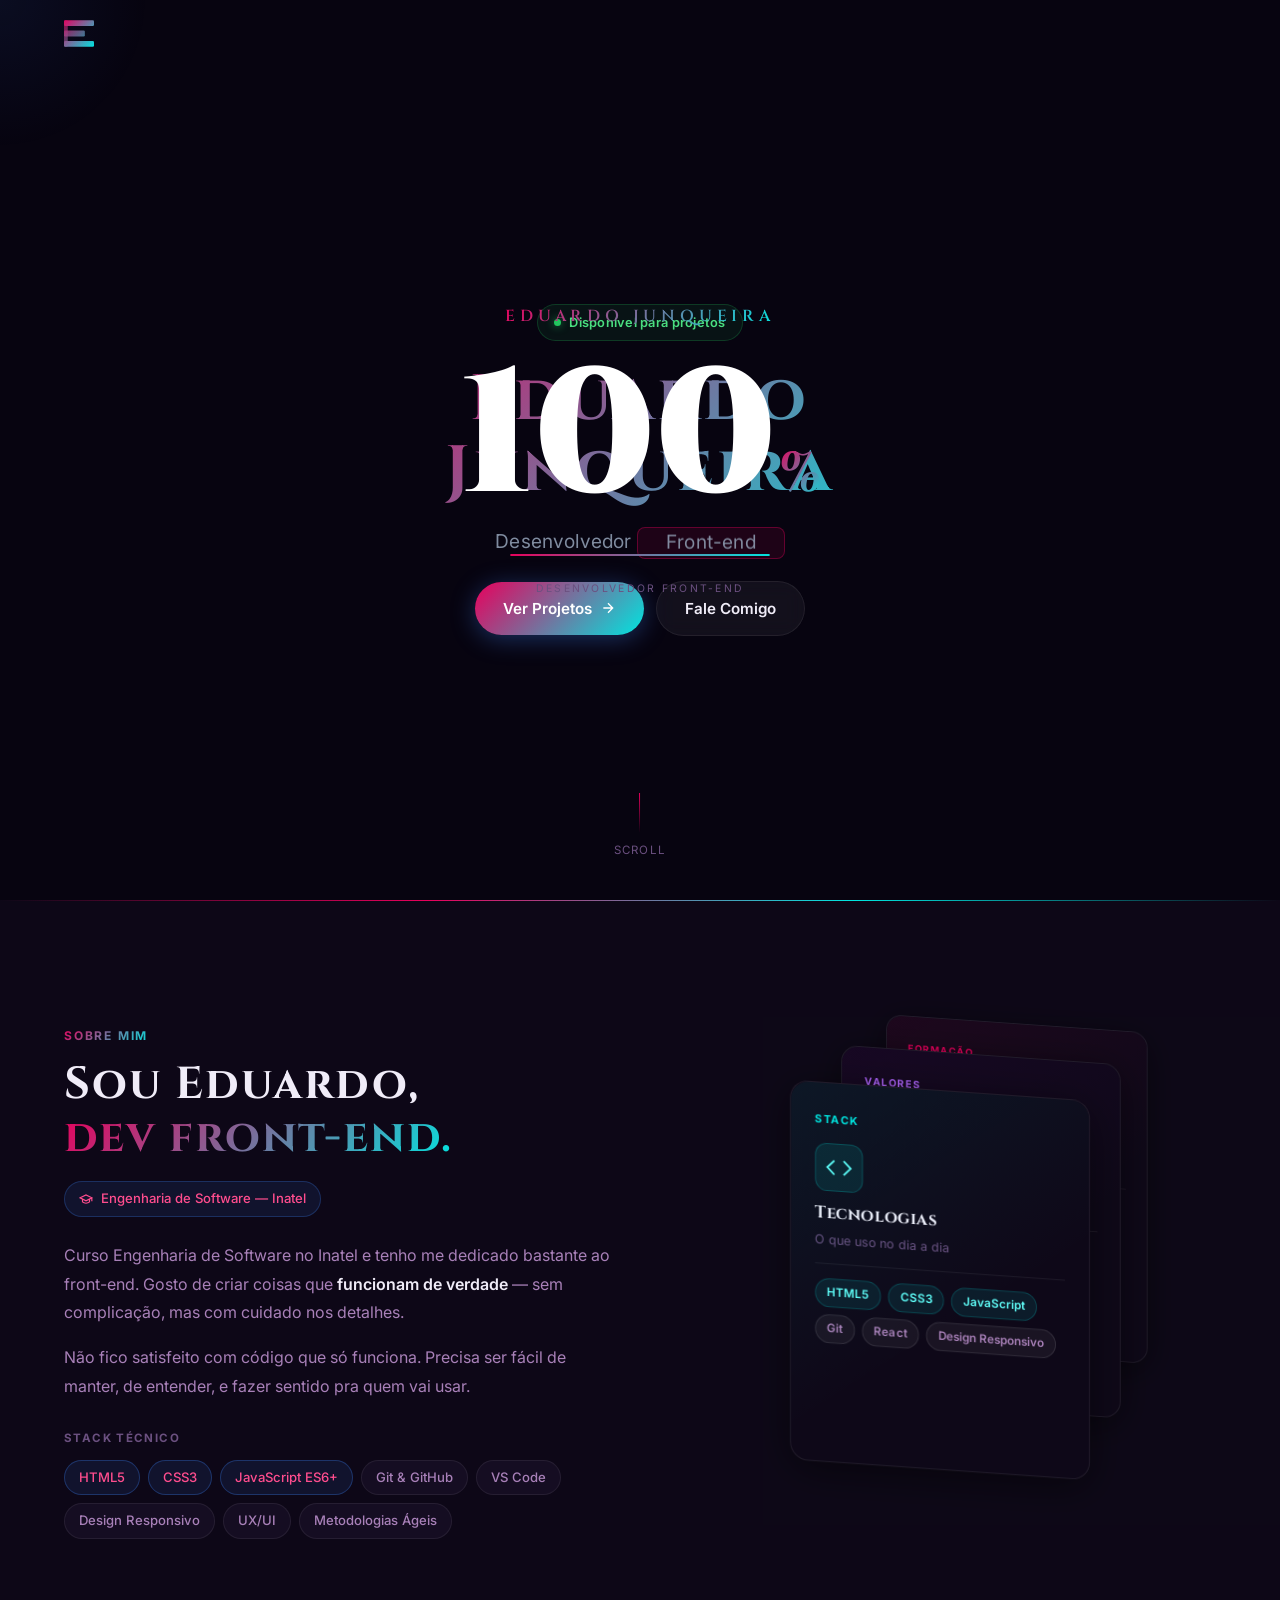
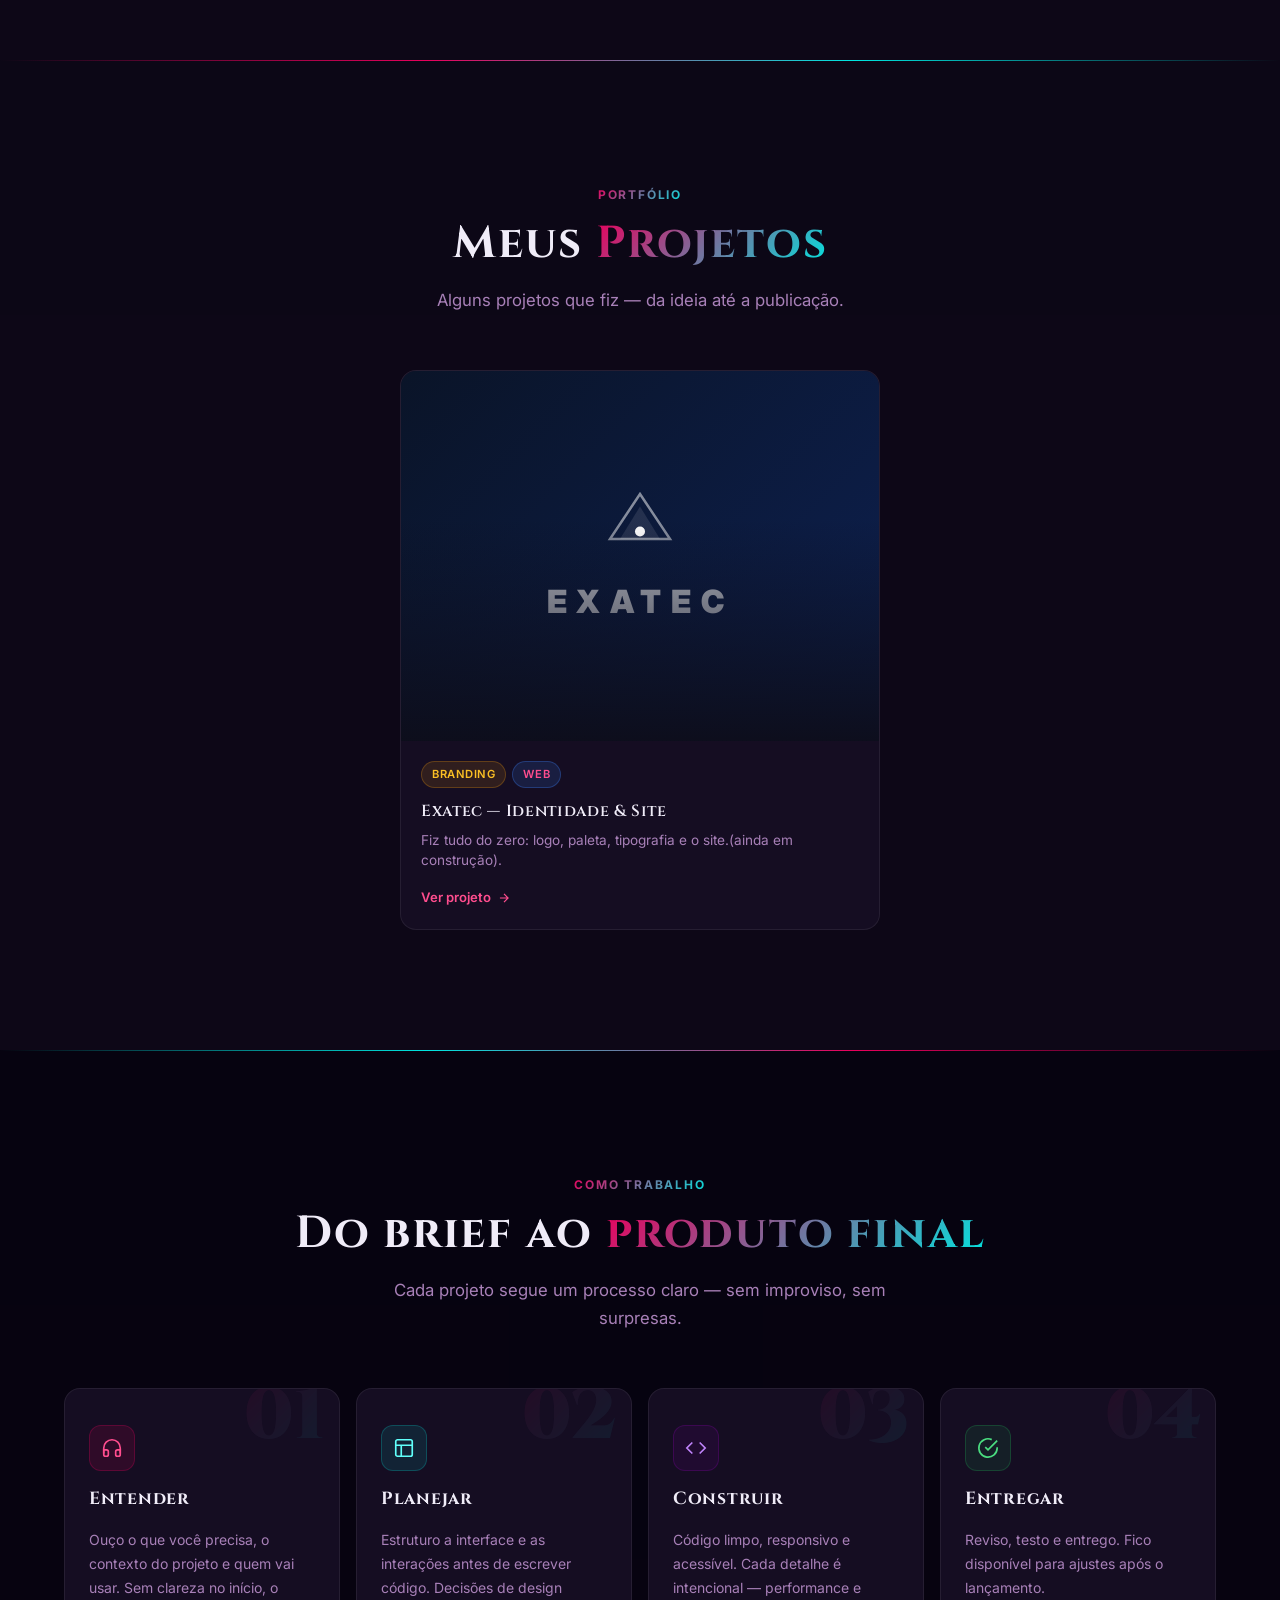
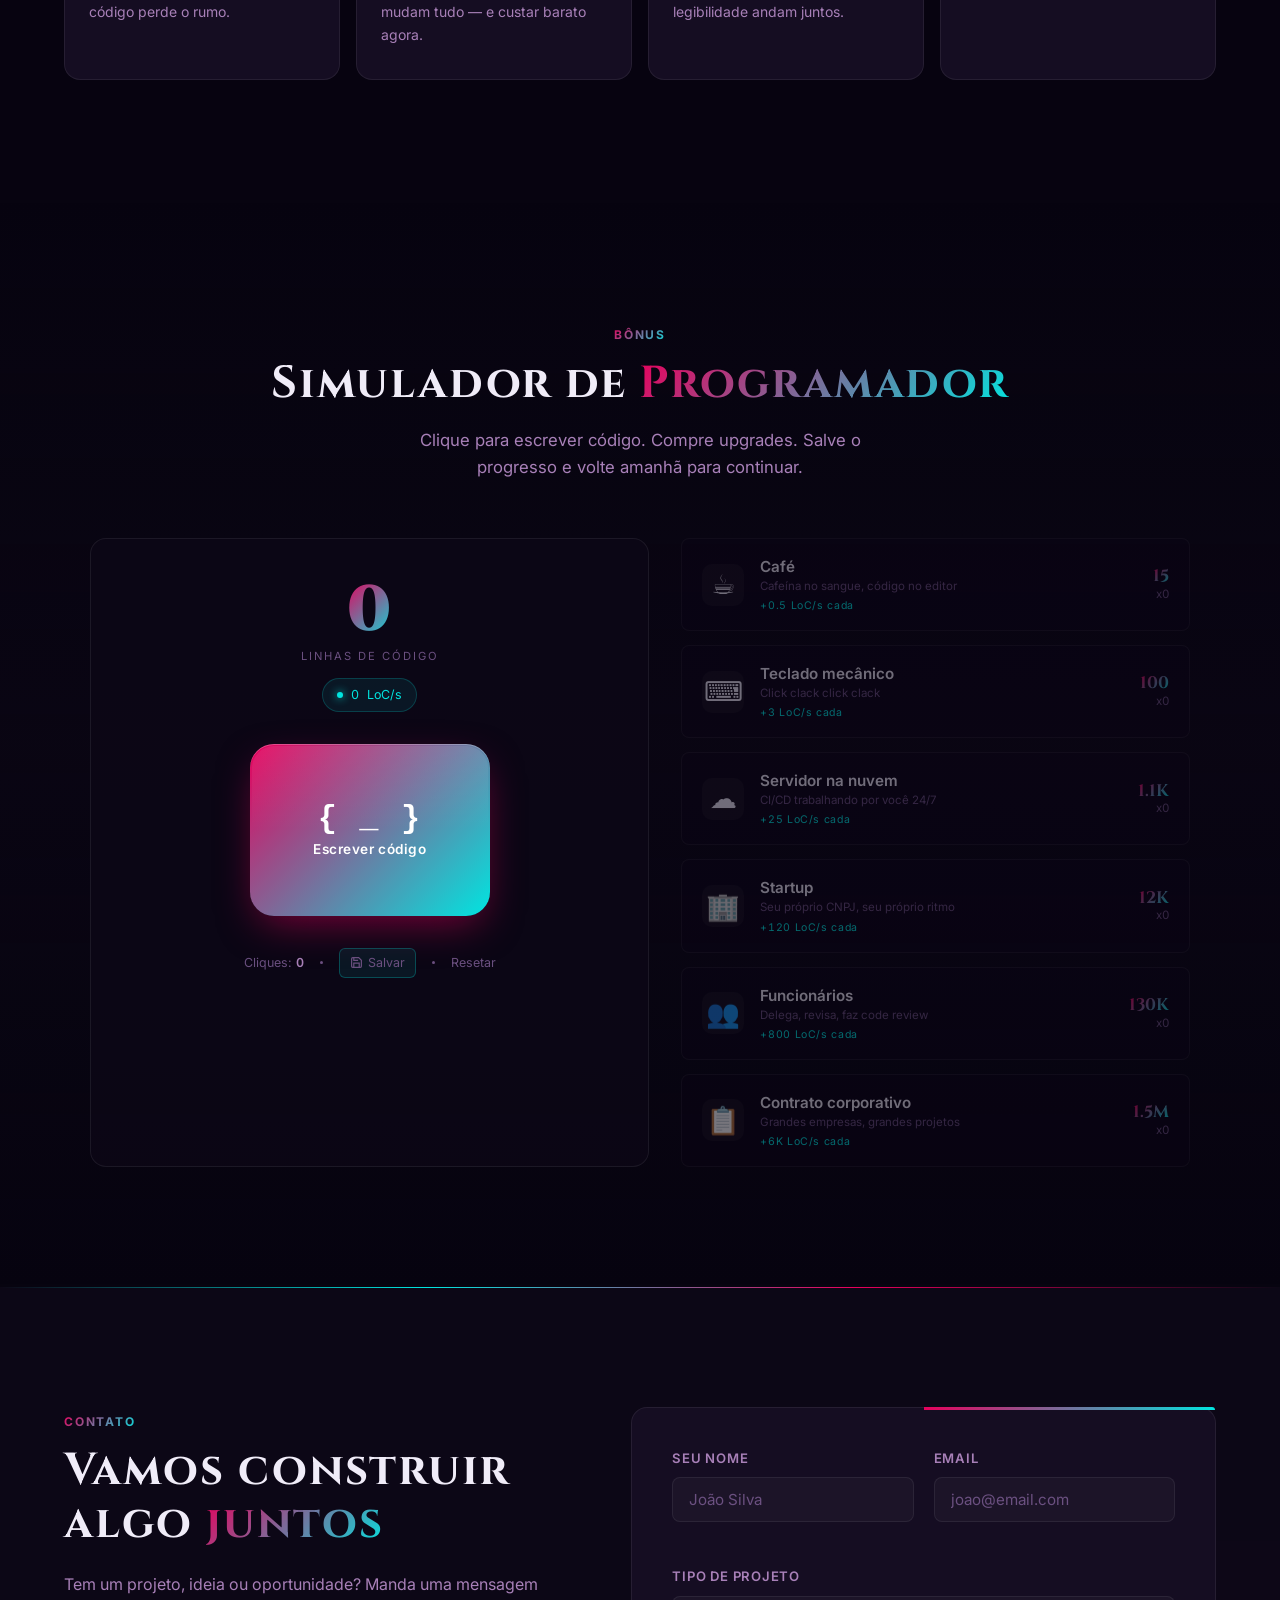
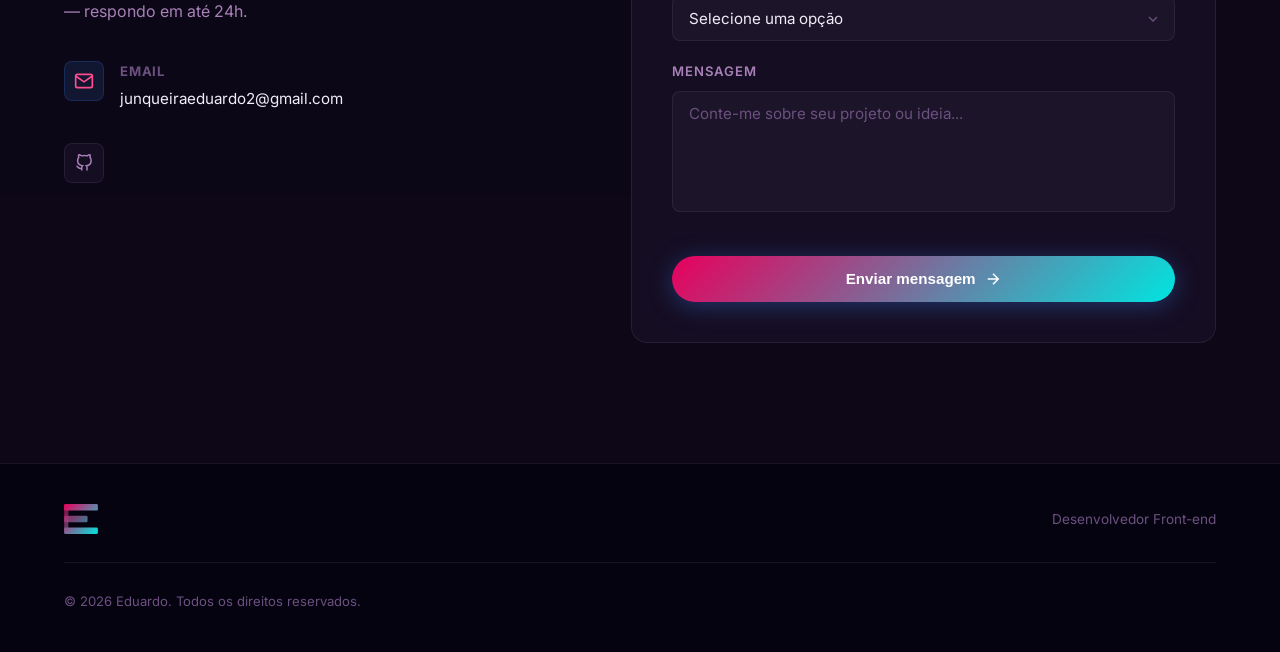
==== commit 950bb390: "Replace intro with horizontal bars wipe + bold counter (Options C+E) Six dark bars sweep in from the" ====
--- a/index.html
+++ b/index.html
@@ -13,13 +13,21 @@
 
   <!-- ═══════════════════════ INTRO ═══════════════════════ -->
   <div class="intro" id="intro" aria-hidden="true">
+    <div class="intro__bars">
+      <div class="intro__bar" style="--bi:0"></div>
+      <div class="intro__bar" style="--bi:1"></div>
+      <div class="intro__bar" style="--bi:2"></div>
+      <div class="intro__bar" style="--bi:3"></div>
+      <div class="intro__bar" style="--bi:4"></div>
+      <div class="intro__bar" style="--bi:5"></div>
+    </div>
     <div class="intro__scene">
-      <div class="intro__line1" aria-label="Eduardo">
-        <span class="intro__letter" style="--i:0">E</span><span class="intro__letter" style="--i:1">D</span><span class="intro__letter" style="--i:2">U</span><span class="intro__letter" style="--i:3">A</span><span class="intro__letter" style="--i:4">R</span><span class="intro__letter" style="--i:5">D</span><span class="intro__letter" style="--i:6">O</span>
-      </div>
-      <div class="intro__divider"></div>
-      <div class="intro__line2" aria-label="Junqueira">
-        <span class="intro__letter" style="--i:0">J</span><span class="intro__letter" style="--i:1">U</span><span class="intro__letter" style="--i:2">N</span><span class="intro__letter" style="--i:3">Q</span><span class="intro__letter" style="--i:4">U</span><span class="intro__letter" style="--i:5">E</span><span class="intro__letter" style="--i:6">I</span><span class="intro__letter" style="--i:7">R</span><span class="intro__letter" style="--i:8">A</span>
+      <p class="intro__name">Eduardo Junqueira</p>
+      <div class="intro__count-wrap">
+        <span class="intro__counter" id="introCounter">0</span><span class="intro__pct">%</span>
+      </div>
+      <div class="intro__progress">
+        <div class="intro__progress-fill" id="introProgress"></div>
       </div>
       <p class="intro__sub">Desenvolvedor Front-end</p>
     </div>
--- a/styles.css
+++ b/styles.css
@@ -127,96 +127,115 @@
   position: fixed;
   inset: 0;
   z-index: 10000;
-  background: #050508;
-  display: flex;
+  overflow: hidden;
+  pointer-events: all;
+}
+
+/* ── Horizontal bars (Option E) ── */
+.intro__bars {
+  position: absolute;
+  inset: 0;
+  z-index: 1;
+}
+
+.intro__bar {
+  position: absolute;
+  left: 0; right: 0;
+  height: calc(100% / 6);
+  top: calc(var(--bi) * (100% / 6));
+  background: #09051a;
+  transform: translateX(-101%);
+  will-change: transform;
+  animation:
+    introBarIn  0.6s cubic-bezier(0.76, 0, 0.24, 1) calc(var(--bi) * 65ms)         both,
+    introBarOut 0.55s cubic-bezier(0.76, 0, 0.24, 1) calc(2.3s + var(--bi) * 55ms) both;
+}
+
+/* Subtle gradient tint alternating bars */
+.intro__bar:nth-child(odd)  { background: #0c061e; }
+.intro__bar:nth-child(even) { background: #07040f; }
+
+@keyframes introBarIn  { from { transform: translateX(-101%); } to { transform: translateX(0); } }
+@keyframes introBarOut { from { transform: translateX(0); }    to { transform: translateX(101%); } }
+
+/* ── Scene: name + counter (Option C) ── */
+.intro__scene {
+  position: absolute;
+  inset: 0;
+  z-index: 2;
+  display: flex;
+  flex-direction: column;
   align-items: center;
   justify-content: center;
-  transform: translateY(0);
-  transition: transform 0.7s cubic-bezier(0.76, 0, 0.24, 1);
-}
-
-.intro.exit { transform: translateY(-100%); }
-
-.intro__scene {
-  display: flex;
-  flex-direction: column;
-  align-items: center;
   text-align: center;
-}
-
-.intro__line1,
-.intro__line2 {
-  display: flex;
-  justify-content: center;
-  perspective: 600px;
-}
-
-.intro__line1 { gap: 0.02em; }
-.intro__line2 { gap: 0.15em; }
-
-.intro__letter {
-  display: inline-block;
+  padding: 0 24px;
+  opacity: 0;
+  animation: introSceneIn 0.5s ease 0.6s forwards;
+}
+
+@keyframes introSceneIn { to { opacity: 1; } }
+
+.intro__name {
+  font-family: var(--font-heading);
+  font-size: clamp(0.7rem, 2vw, 1rem);
+  font-weight: 600;
+  letter-spacing: 0.3em;
+  text-transform: uppercase;
+  background: var(--grad-primary);
+  -webkit-background-clip: text;
+  -webkit-text-fill-color: transparent;
+  background-clip: text;
+  margin: 0 0 20px;
+}
+
+.intro__count-wrap {
+  display: flex;
+  align-items: baseline;
+  gap: 4px;
   line-height: 1;
-  will-change: transform, opacity;
-  opacity: 0;
-  animation: letterReveal 0.55s cubic-bezier(0.22, 1, 0.36, 1) both;
-}
-
-.intro__line1 .intro__letter {
+}
+
+.intro__counter {
   font-family: var(--font-heading);
-  font-size: clamp(3.2rem, 11vw, 8rem);
+  font-size: clamp(5rem, 18vw, 11rem);
   font-weight: 900;
   color: #fff;
-  animation-delay: calc(var(--i, 0) * 0.1s + 0.1s);
-}
-
-.intro__line2 .intro__letter {
+  font-variant-numeric: tabular-nums;
+  line-height: 1;
+}
+
+.intro__pct {
   font-family: var(--font-heading);
-  font-size: clamp(1rem, 3vw, 2.1rem);
+  font-size: clamp(1.8rem, 5vw, 3.5rem);
   font-weight: 700;
   background: var(--grad-primary);
   -webkit-background-clip: text;
   -webkit-text-fill-color: transparent;
   background-clip: text;
-  animation-delay: calc(var(--i, 0) * 0.08s + 0.9s);
-}
-
-@keyframes letterReveal {
-  from {
-    opacity: 0;
-    transform: translateY(-50px) rotateX(70deg);
-  }
-  to {
-    opacity: 1;
-    transform: translateY(0) rotateX(0deg);
-  }
-}
-
-.intro__divider {
-  height: 1px;
-  width: min(320px, 70vw);
+}
+
+.intro__progress {
+  width: min(260px, 60vw);
+  height: 2px;
+  background: rgba(255,255,255,0.1);
+  border-radius: 2px;
+  margin: 28px 0 24px;
+  overflow: hidden;
+}
+
+.intro__progress-fill {
+  height: 100%;
+  width: 0%;
   background: var(--grad-primary);
-  margin: 16px 0 14px;
-  transform: scaleX(0);
-  transform-origin: left center;
-  animation: dividerGrow 0.5s ease 0.82s forwards;
-}
-
-@keyframes dividerGrow { to { transform: scaleX(1); } }
+  border-radius: 2px;
+  transition: width 0.1s linear;
+}
 
 .intro__sub {
-  font-size: 0.68rem;
-  letter-spacing: 0.24em;
+  font-size: 0.65rem;
+  letter-spacing: 0.22em;
   text-transform: uppercase;
   color: var(--clr-text-muted);
-  margin-top: 18px;
-  opacity: 0;
-  transform: translateY(8px);
-  animation: introFadeUp 0.5s ease 2.1s forwards;
-}
-
-@keyframes introFadeUp {
-  to { opacity: 1; transform: translateY(0); }
 }
 
 @media (prefers-reduced-motion: reduce) {
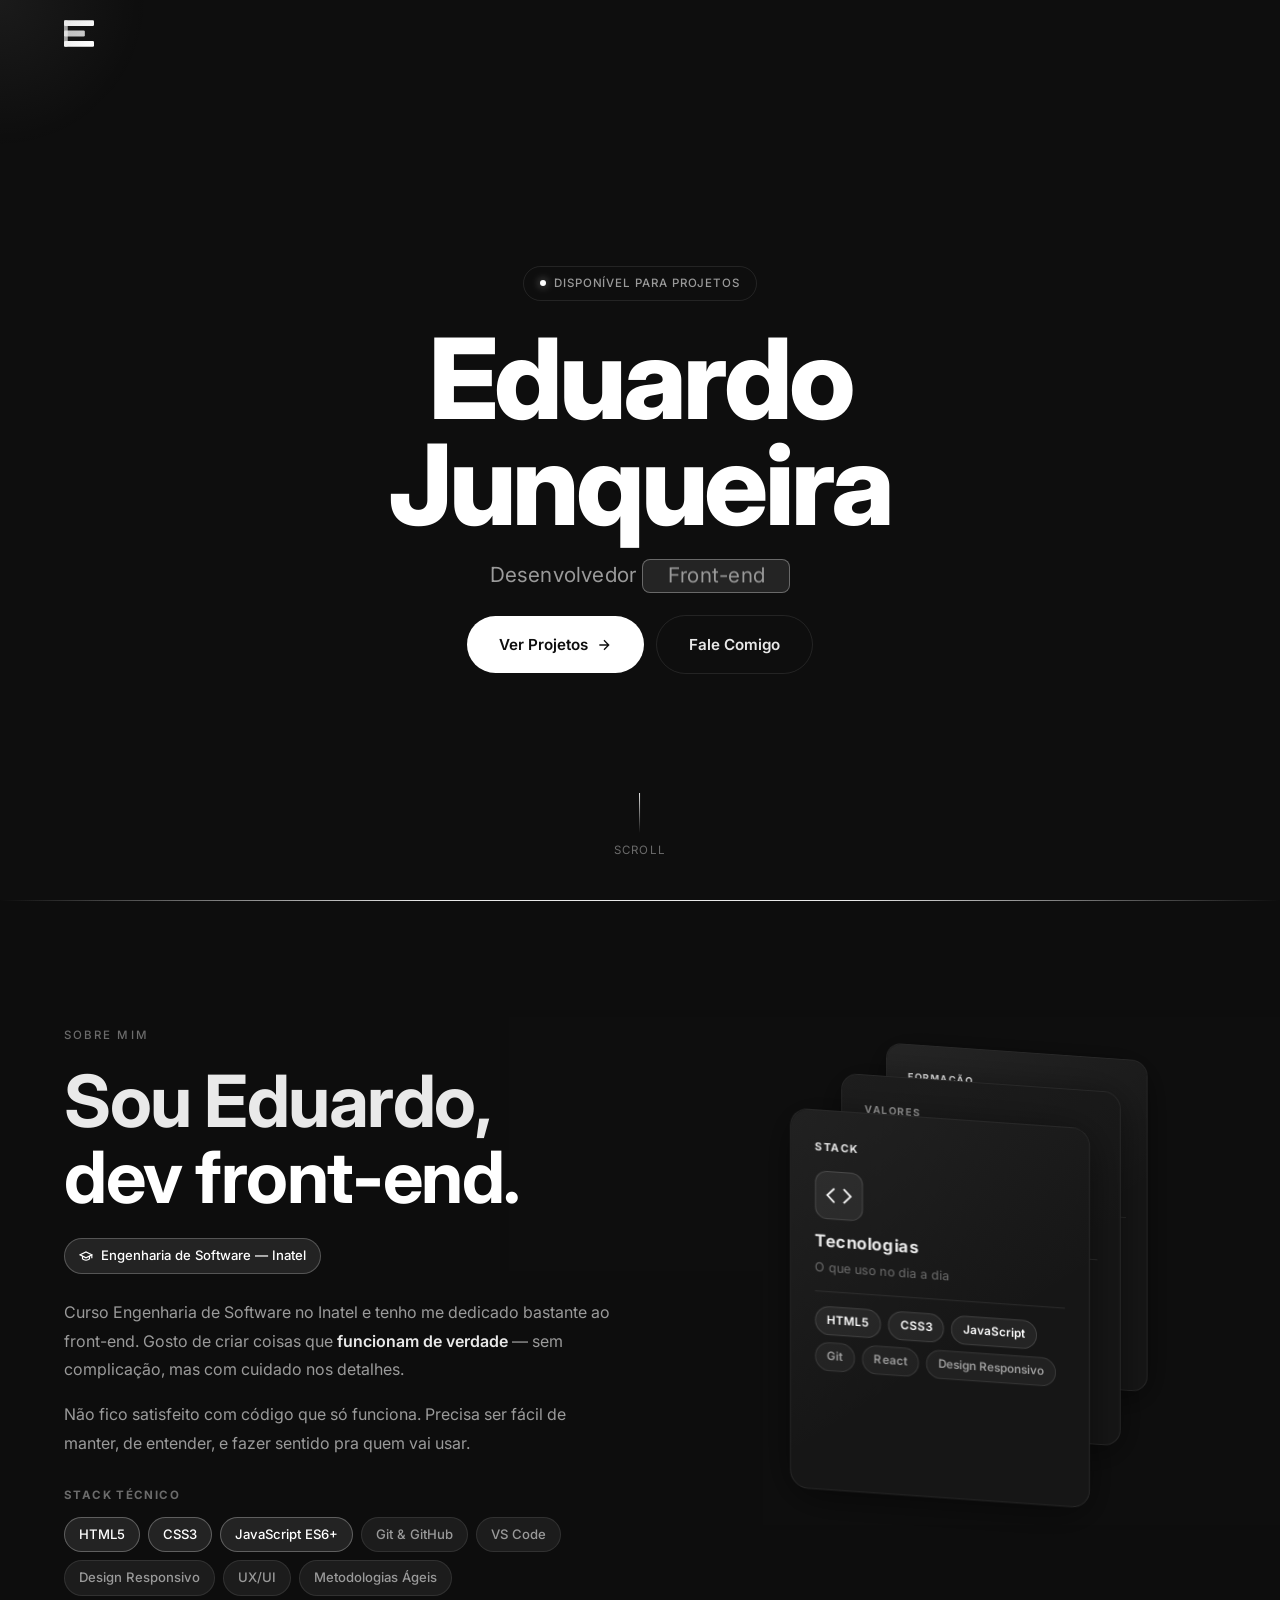
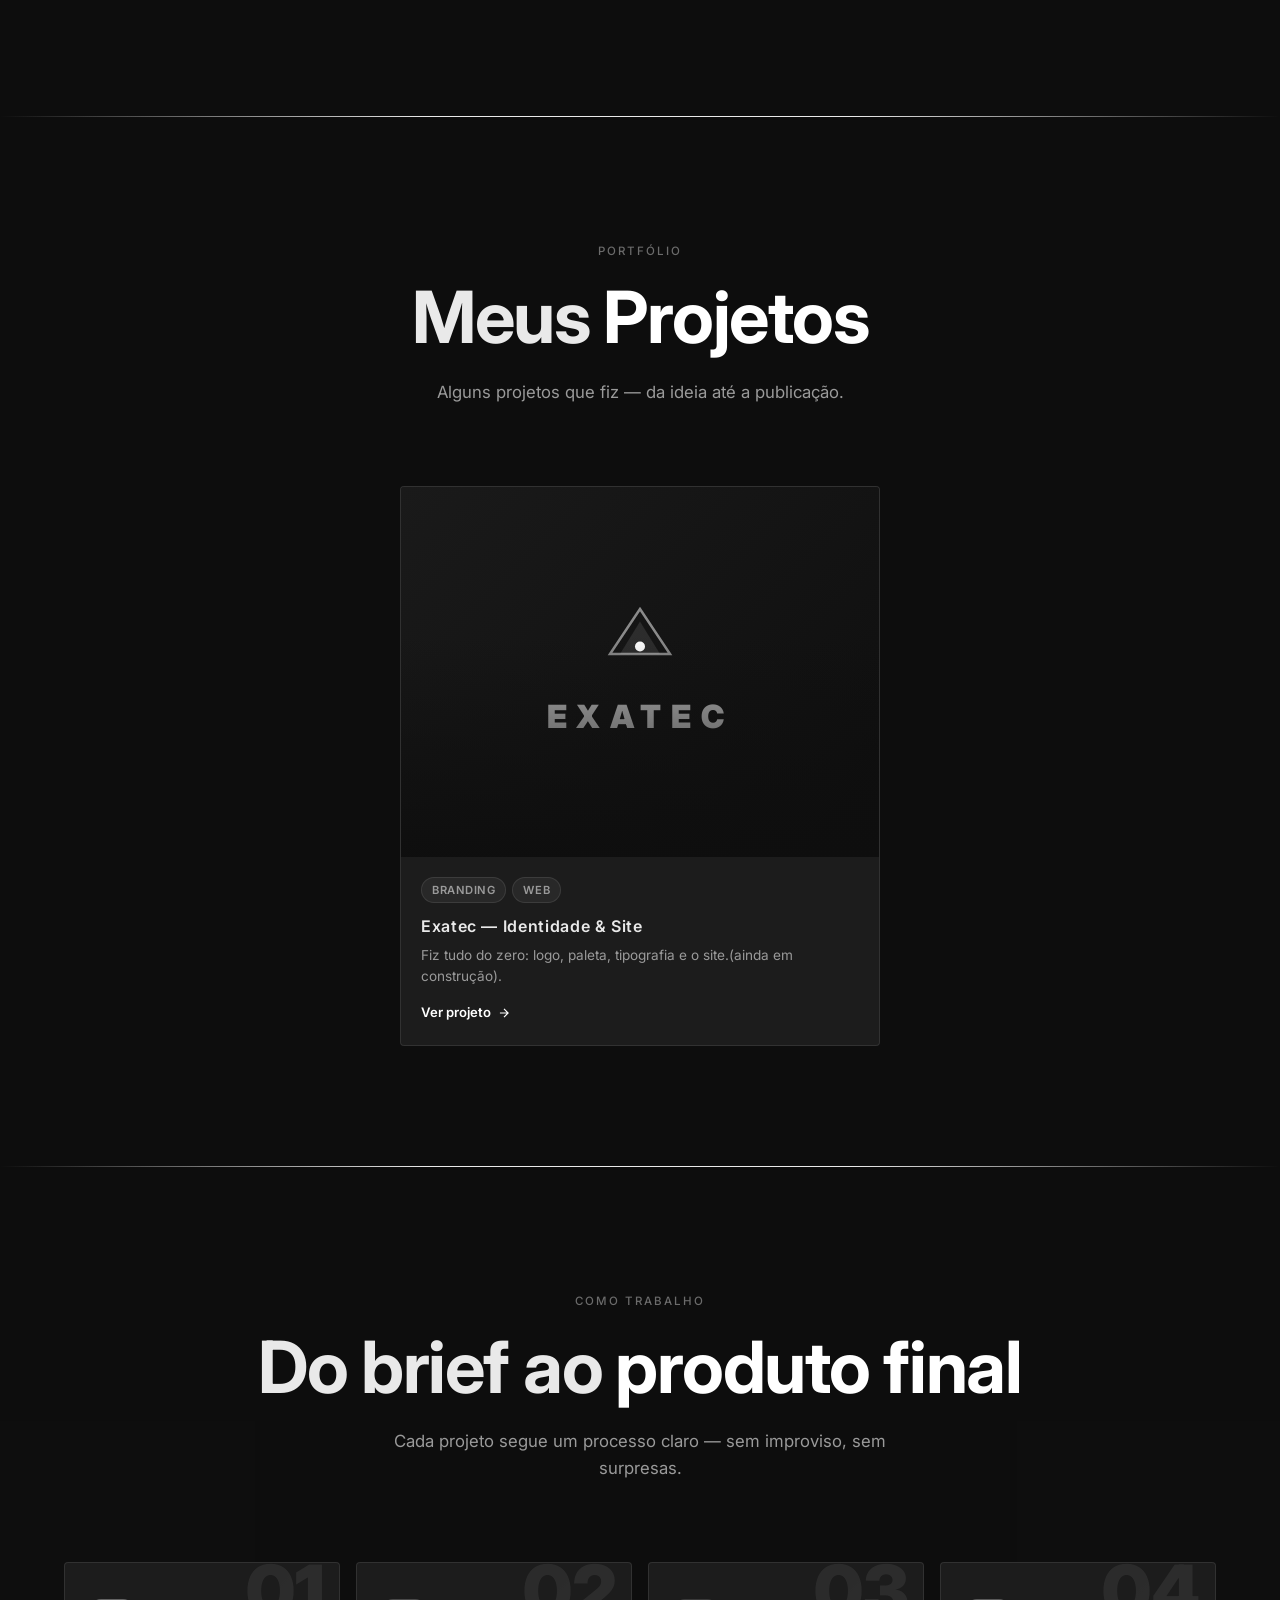
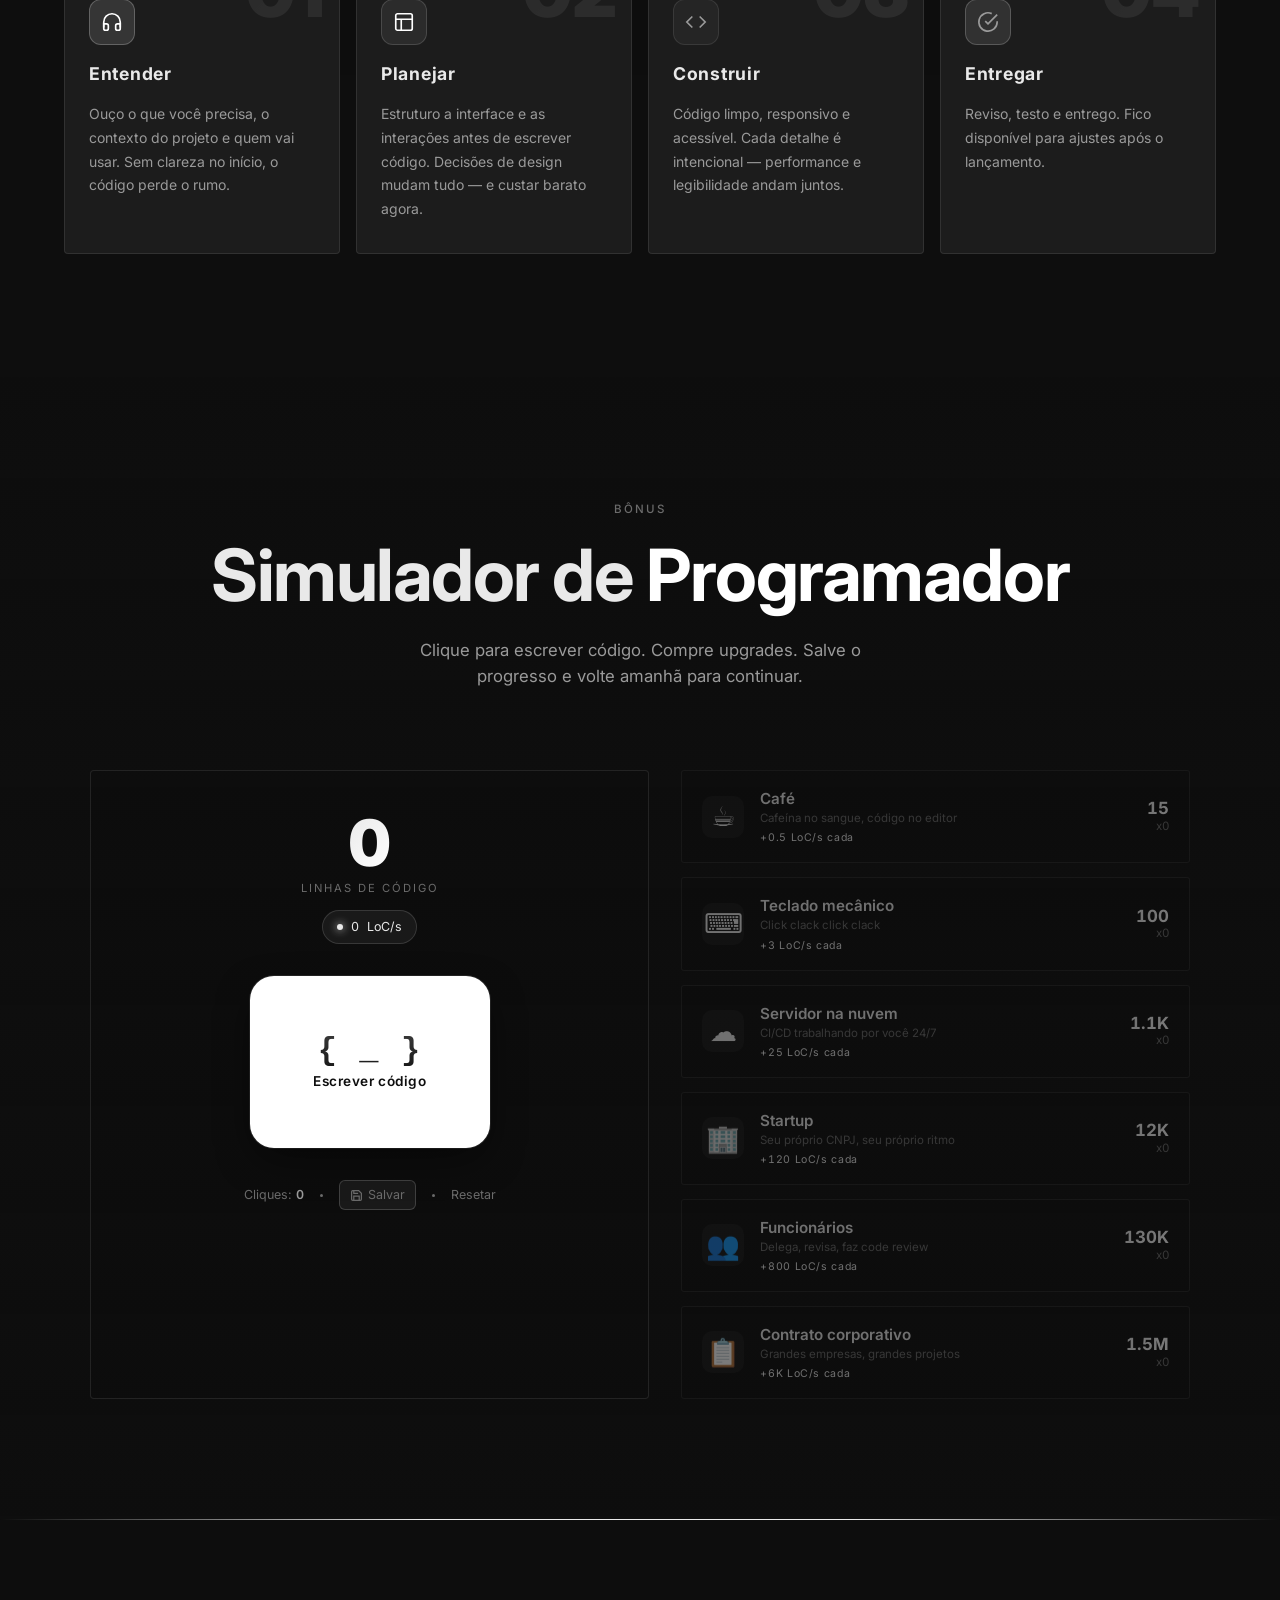
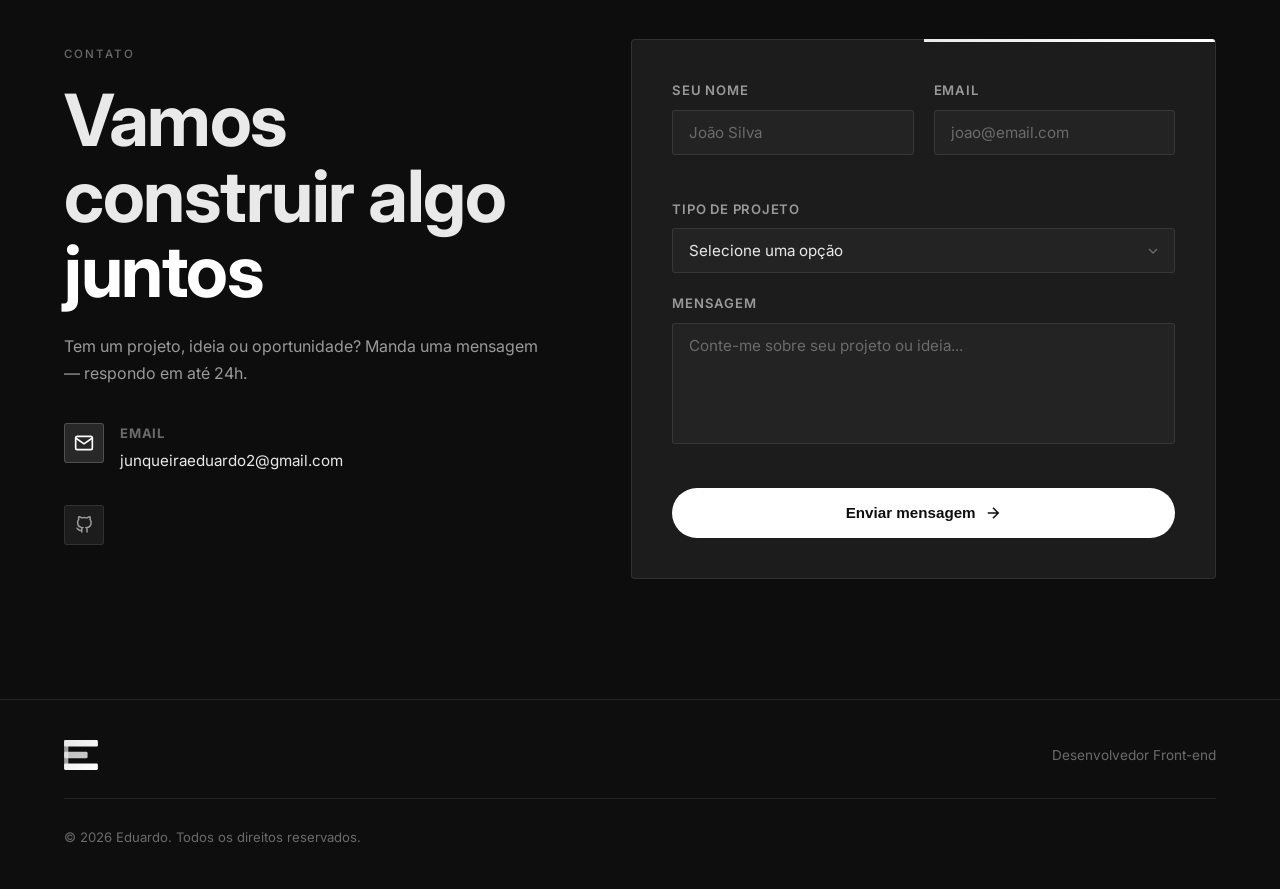
==== commit 20917990: "Refactor visual to minimal monochrome + remove intro + brighter game button Reformulate the entire v" ====
--- a/index.html
+++ b/index.html
@@ -6,32 +6,10 @@
   <title>Eduardo — Desenvolvedor Front-end</title>
   <link rel="preconnect" href="https://fonts.googleapis.com" />
   <link rel="preconnect" href="https://fonts.gstatic.com" crossorigin />
-  <link href="https://fonts.googleapis.com/css2?family=Cinzel:wght@400;600;700;900&family=Inter:wght@400;500;600;700&display=swap" rel="stylesheet" />
+  <link href="https://fonts.googleapis.com/css2?family=Inter:wght@400;500;600;700;800;900&display=swap" rel="stylesheet" />
   <link rel="stylesheet" href="styles.css" />
 </head>
 <body>
-
-  <!-- ═══════════════════════ INTRO ═══════════════════════ -->
-  <div class="intro" id="intro" aria-hidden="true">
-    <div class="intro__bars">
-      <div class="intro__bar" style="--bi:0"></div>
-      <div class="intro__bar" style="--bi:1"></div>
-      <div class="intro__bar" style="--bi:2"></div>
-      <div class="intro__bar" style="--bi:3"></div>
-      <div class="intro__bar" style="--bi:4"></div>
-      <div class="intro__bar" style="--bi:5"></div>
-    </div>
-    <div class="intro__scene">
-      <p class="intro__name">Eduardo Junqueira</p>
-      <div class="intro__count-wrap">
-        <span class="intro__counter" id="introCounter">0</span><span class="intro__pct">%</span>
-      </div>
-      <div class="intro__progress">
-        <div class="intro__progress-fill" id="introProgress"></div>
-      </div>
-      <p class="intro__sub">Desenvolvedor Front-end</p>
-    </div>
-  </div>
 
   <!-- ═══════════════════════════ NAV ═══════════════════════════ -->
   <nav class="nav" id="nav">
@@ -40,7 +18,7 @@
         <svg class="nav__logo-svg" width="30" height="27" viewBox="0 0 72 64" fill="none" xmlns="http://www.w3.org/2000/svg" aria-hidden="true">
           <defs>
             <linearGradient id="nlg" x1="0" y1="0" x2="72" y2="64" gradientUnits="userSpaceOnUse">
-              <stop stop-color="#e8005c"/><stop offset="1" stop-color="#00e5e0"/>
+              <stop stop-color="#E9E9E9"/><stop offset="1" stop-color="#FFFFFF"/>
             </linearGradient>
           </defs>
           <rect x="0" y="0"  width="9"  height="64" rx="3" fill="url(#nlg)" opacity="0.65"/>
@@ -526,7 +504,7 @@
           <svg class="nav__logo-svg" width="34" height="30" viewBox="0 0 72 64" fill="none" xmlns="http://www.w3.org/2000/svg" aria-hidden="true">
             <defs>
               <linearGradient id="flg" x1="0" y1="0" x2="72" y2="64" gradientUnits="userSpaceOnUse">
-                <stop stop-color="#e8005c"/><stop offset="1" stop-color="#00e5e0"/>
+                <stop stop-color="#E9E9E9"/><stop offset="1" stop-color="#FFFFFF"/>
               </linearGradient>
             </defs>
             <rect x="0" y="0"  width="9"  height="64" rx="3" fill="url(#flg)" opacity="0.65"/>
--- a/styles.css
+++ b/styles.css
@@ -1,43 +1,41 @@
 /* ════════════════════════════════════════════════════════════════
-   NEXUS STUDIO — LANDING PAGE
-   Design System: Dark Premium + Glassmorphism + Neon Accents
+   EDUARDO JUNQUEIRA — PORTFOLIO
+   Design System: Minimal Dark + Big Typography + Monochrome
    ════════════════════════════════════════════════════════════════ */
 
 /* ── Custom Properties ── */
 :root {
-  --clr-bg:          #070410;
-  --clr-surface:     #0e0818;
-  --clr-surface-2:   #150d22;
-  --clr-border:      rgba(255,255,255,0.07);
-  --clr-border-glow: rgba(232,0,92,0.40);
-
-  --clr-primary:     #e8005c;
-  --clr-primary-l:   #ff4d8e;
-  --clr-accent:      #00e5e0;
-  --clr-accent-l:    #60fffa;
-  --clr-gold:        #f59e0b;
-
-  --clr-text:        #f0ecf8;
-  --clr-text-muted:  #6b5080;
-  --clr-text-dim:    #a880b8;
-
-  --grad-primary:    linear-gradient(135deg, #e8005c 0%, #00e5e0 100%);
-  --grad-hero:       radial-gradient(ellipse at 20% 50%, rgba(232,0,92,0.28) 0%, transparent 60%),
-                     radial-gradient(ellipse at 80% 20%, rgba(0,229,224,0.18) 0%, transparent 55%),
-                     radial-gradient(ellipse at 60% 80%, rgba(140,0,180,0.14) 0%, transparent 50%);
+  --clr-bg:          #0E0E0E;
+  --clr-surface:     #161616;
+  --clr-surface-2:   #1c1c1c;
+  --clr-border:      rgba(233,233,233,0.10);
+  --clr-border-glow: rgba(233,233,233,0.30);
+
+  --clr-primary:     #E9E9E9;
+  --clr-primary-l:   #FFFFFF;
+  --clr-accent:      #E9E9E9;
+  --clr-accent-l:    #FFFFFF;
+  --clr-gold:        #E9E9E9;
+
+  --clr-text:        #E9E9E9;
+  --clr-text-muted:  #6b6b6b;
+  --clr-text-dim:    #9a9a9a;
+
+  --grad-primary:    linear-gradient(135deg, #E9E9E9 0%, #FFFFFF 100%);
+  --grad-hero:       radial-gradient(ellipse at 50% 50%, rgba(233,233,233,0.04) 0%, transparent 70%);
 
   --font-sans:       'Inter', 'Segoe UI', system-ui, -apple-system, sans-serif;
-  --font-heading:    'Cinzel', 'Times New Roman', serif;
-  --radius:          16px;
-  --radius-sm:       8px;
+  --font-heading:    'Inter', 'Segoe UI', system-ui, -apple-system, sans-serif;
+  --radius:          4px;
+  --radius-sm:       3px;
   --radius-full:     9999px;
 
   --shadow-card:     0 4px 24px rgba(0,0,0,0.6);
-  --shadow-glow:     0 0 40px rgba(232,0,92,0.30);
-  --shadow-glow-accent: 0 0 40px rgba(0,229,224,0.20);
-
-  --transition:      0.35s cubic-bezier(0.4, 0, 0.2, 1);
-  --transition-fast: 0.18s cubic-bezier(0.4, 0, 0.2, 1);
+  --shadow-glow:     0 0 40px rgba(233,233,233,0.10);
+  --shadow-glow-accent: 0 0 40px rgba(233,233,233,0.08);
+
+  --transition:      0.4s cubic-bezier(0.65, 0, 0.35, 1);
+  --transition-fast: 0.25s cubic-bezier(0.65, 0, 0.35, 1);
 }
 
 
@@ -87,159 +85,45 @@
 /* ── Section Shared ── */
 .section-label {
   display: inline-block;
-  font-size: 0.75rem;
-  font-weight: 700;
-  letter-spacing: 0.15em;
+  font-size: 0.72rem;
+  font-weight: 500;
+  letter-spacing: 0.18em;
   text-transform: uppercase;
-  background: var(--grad-primary);
-  -webkit-background-clip: text;
-  -webkit-text-fill-color: transparent;
-  background-clip: text;
-  margin-bottom: 12px;
+  color: var(--clr-text-muted);
+  -webkit-text-fill-color: currentColor;
+  margin-bottom: 18px;
 }
 
 .section-title {
   font-family: var(--font-heading);
-  font-size: clamp(1.8rem, 4vw, 2.8rem);
+  font-size: clamp(2.4rem, 6vw, 4.5rem);
   font-weight: 700;
-  line-height: 1.2;
-  letter-spacing: 0.04em;
-  margin-bottom: 16px;
+  line-height: 1.05;
+  letter-spacing: -0.02em;
+  margin-bottom: 24px;
 }
 
 .section-desc {
   font-size: 1.05rem;
   color: var(--clr-text-dim);
   max-width: 520px;
+  line-height: 1.6;
 }
 
 .section-header {
   text-align: center;
-  margin-bottom: 56px;
+  margin-bottom: 80px;
 }
 
 .section-header .section-desc { margin: 0 auto; }
 
-/* ══════════════════════════════════
-   INTRO OVERLAY
-══════════════════════════════════ */
-.intro {
-  position: fixed;
-  inset: 0;
-  z-index: 10000;
-  overflow: hidden;
-  pointer-events: all;
-}
-
-/* ── Horizontal bars (Option E) ── */
-.intro__bars {
-  position: absolute;
-  inset: 0;
-  z-index: 1;
-}
-
-.intro__bar {
-  position: absolute;
-  left: 0; right: 0;
-  height: calc(100% / 6);
-  top: calc(var(--bi) * (100% / 6));
-  background: #09051a;
-  transform: translateX(-101%);
-  will-change: transform;
-  animation:
-    introBarIn  0.6s cubic-bezier(0.76, 0, 0.24, 1) calc(var(--bi) * 65ms)         both,
-    introBarOut 0.55s cubic-bezier(0.76, 0, 0.24, 1) calc(2.3s + var(--bi) * 55ms) both;
-}
-
-/* Subtle gradient tint alternating bars */
-.intro__bar:nth-child(odd)  { background: #0c061e; }
-.intro__bar:nth-child(even) { background: #07040f; }
-
-@keyframes introBarIn  { from { transform: translateX(-101%); } to { transform: translateX(0); } }
-@keyframes introBarOut { from { transform: translateX(0); }    to { transform: translateX(101%); } }
-
-/* ── Scene: name + counter (Option C) ── */
-.intro__scene {
-  position: absolute;
-  inset: 0;
-  z-index: 2;
-  display: flex;
-  flex-direction: column;
-  align-items: center;
-  justify-content: center;
-  text-align: center;
-  padding: 0 24px;
-  opacity: 0;
-  animation: introSceneIn 0.5s ease 0.6s forwards;
-}
-
-@keyframes introSceneIn { to { opacity: 1; } }
-
-.intro__name {
-  font-family: var(--font-heading);
-  font-size: clamp(0.7rem, 2vw, 1rem);
-  font-weight: 600;
-  letter-spacing: 0.3em;
-  text-transform: uppercase;
-  background: var(--grad-primary);
-  -webkit-background-clip: text;
-  -webkit-text-fill-color: transparent;
-  background-clip: text;
-  margin: 0 0 20px;
-}
-
-.intro__count-wrap {
-  display: flex;
-  align-items: baseline;
-  gap: 4px;
-  line-height: 1;
-}
-
-.intro__counter {
-  font-family: var(--font-heading);
-  font-size: clamp(5rem, 18vw, 11rem);
-  font-weight: 900;
-  color: #fff;
-  font-variant-numeric: tabular-nums;
-  line-height: 1;
-}
-
-.intro__pct {
-  font-family: var(--font-heading);
-  font-size: clamp(1.8rem, 5vw, 3.5rem);
-  font-weight: 700;
-  background: var(--grad-primary);
-  -webkit-background-clip: text;
-  -webkit-text-fill-color: transparent;
-  background-clip: text;
-}
-
-.intro__progress {
-  width: min(260px, 60vw);
-  height: 2px;
-  background: rgba(255,255,255,0.1);
-  border-radius: 2px;
-  margin: 28px 0 24px;
-  overflow: hidden;
-}
-
-.intro__progress-fill {
-  height: 100%;
-  width: 0%;
-  background: var(--grad-primary);
-  border-radius: 2px;
-  transition: width 0.1s linear;
-}
-
-.intro__sub {
-  font-size: 0.65rem;
-  letter-spacing: 0.22em;
-  text-transform: uppercase;
-  color: var(--clr-text-muted);
-}
-
-@media (prefers-reduced-motion: reduce) {
-  .intro { display: none; }
+/* Override gradient-text helper — solid white in monochrome system */
+.gradient-text {
+  background: none;
+  -webkit-background-clip: initial;
+  -webkit-text-fill-color: currentColor;
+  background-clip: initial;
+  color: var(--clr-primary-l);
 }
 
 /* ══════════════════════════════════
@@ -255,10 +139,10 @@
 }
 
 .nav.scrolled {
-  background: rgba(6,6,15,0.85);
-  backdrop-filter: blur(20px) saturate(180%);
+  background: rgba(14,14,14,0.85);
+  backdrop-filter: blur(20px) saturate(140%);
   border-color: var(--clr-border);
-  box-shadow: 0 1px 40px rgba(0,0,0,0.4);
+  box-shadow: none;
 }
 
 .nav__container {
@@ -285,8 +169,8 @@
 }
 
 .nav__logo:hover .nav__logo-svg {
-  filter: drop-shadow(0 0 8px rgba(232,0,92,0.65)) drop-shadow(0 0 16px rgba(0,229,224,0.3));
-  transform: scale(1.08);
+  filter: brightness(1.2);
+  transform: scale(1.04);
 }
 
 .nav__links {
@@ -306,23 +190,20 @@
 }
 
 .nav__link:hover { color: var(--clr-text); background: rgba(255,255,255,0.05); }
-.nav__link.active { color: var(--clr-text); background: rgba(59,130,246,0.12); }
+.nav__link.active { color: var(--clr-text); background: rgba(233,233,233,0.12); }
 
 .nav__cta {
   padding: 9px 22px;
-  background: var(--grad-primary);
+  background: var(--clr-primary-l);
   border-radius: var(--radius-full);
-  font-size: 0.875rem;
+  font-size: 0.85rem;
   font-weight: 600;
-  color: white;
-  transition: opacity var(--transition-fast), transform var(--transition-fast),
-              box-shadow var(--transition-fast);
+  color: var(--clr-bg);
+  transition: opacity var(--transition-fast), background var(--transition-fast);
 }
 
 .nav__cta:hover {
-  opacity: 0.9;
-  transform: translateY(-1px);
-  box-shadow: 0 8px 24px rgba(59,130,246,0.4);
+  opacity: 0.85;
 }
 
 .nav__burger {
@@ -394,10 +275,10 @@
   inset: 0;
   z-index: 0;
   background: linear-gradient(to bottom,
-    rgba(7,4,16,0.45) 0%,
-    rgba(7,4,16,0.05) 40%,
-    rgba(7,4,16,0.05) 60%,
-    rgba(7,4,16,0.55) 100%
+    rgba(14,14,14,0.45) 0%,
+    rgba(14,14,14,0.05) 40%,
+    rgba(14,14,14,0.05) 60%,
+    rgba(14,14,14,0.55) 100%
   );
 }
 
@@ -436,34 +317,32 @@
   object-position: top center;
   position: relative;
   z-index: 1;
-  border: 3px solid rgba(59,130,246,0.5);
+  border: 3px solid rgba(233,233,233,0.5);
 }
 
 .hero__avatar-ring {
   position: absolute;
   inset: -6px;
   border-radius: 50%;
-  background: radial-gradient(circle at 60% 40%, rgba(59,130,246,0.45), rgba(6,182,212,0.25) 60%, transparent 100%);
+  background: radial-gradient(circle at 60% 40%, rgba(233,233,233,0.45), rgba(180,180,180,0.25) 60%, transparent 100%);
   z-index: 0;
 }
 
 /* ── Name + role ── */
 .hero__name {
   font-family: var(--font-heading);
-  font-size: clamp(2.4rem, 5vw, 4rem);
-  font-weight: 700;
-  letter-spacing: 0.06em;
-  line-height: 1.1;
-  background: var(--grad-primary);
-  -webkit-background-clip: text;
-  -webkit-text-fill-color: transparent;
-  background-clip: text;
+  font-size: clamp(3rem, 9vw, 7rem);
+  font-weight: 800;
+  letter-spacing: -0.03em;
+  line-height: 0.95;
+  color: var(--clr-primary-l);
+  -webkit-text-fill-color: currentColor;
   text-align: center;
 }
 
 .hero__role {
-  font-size: clamp(1rem, 1.8vw, 1.2rem);
-  color: rgba(148,163,184,0.85);
+  font-size: clamp(1.05rem, 1.8vw, 1.3rem);
+  color: var(--clr-text-dim);
   font-weight: 400;
   letter-spacing: 0.01em;
   text-align: center;
@@ -492,27 +371,31 @@
 }
 
 .btn--primary {
-  background: var(--grad-primary);
-  color: white;
-  box-shadow: 0 4px 24px rgba(59,130,246,0.35);
+  background: var(--clr-primary-l);
+  color: var(--clr-bg);
+  box-shadow: none;
+  padding: 16px 32px;
 }
 
 .btn--primary:hover {
-  transform: translateY(-2px);
-  box-shadow: 0 12px 40px rgba(59,130,246,0.5);
+  background: var(--clr-primary-l);
+  transform: none;
+  box-shadow: 0 0 0 4px rgba(233,233,233,0.12);
+  opacity: 0.92;
 }
 
 .btn--ghost {
-  background: rgba(255,255,255,0.05);
+  background: transparent;
   color: var(--clr-text);
   border: 1px solid var(--clr-border);
-  backdrop-filter: blur(10px);
+  backdrop-filter: none;
+  padding: 16px 32px;
 }
 
 .btn--ghost:hover {
-  background: rgba(255,255,255,0.1);
-  border-color: rgba(255,255,255,0.15);
-  transform: translateY(-2px);
+  background: rgba(233,233,233,0.04);
+  border-color: rgba(233,233,233,0.30);
+  transform: none;
 }
 
 .btn--full { width: 100%; justify-content: center; }
@@ -551,29 +434,30 @@
   display: inline-flex;
   align-items: center;
   gap: 8px;
-  background: rgba(34,197,94,0.08);
-  border: 1px solid rgba(34,197,94,0.22);
+  background: transparent;
+  border: 1px solid var(--clr-border);
   border-radius: var(--radius-full);
   padding: 7px 16px;
-  font-size: 0.8rem;
-  font-weight: 600;
-  color: #4ade80;
-  letter-spacing: 0.02em;
+  font-size: 0.72rem;
+  font-weight: 500;
+  color: var(--clr-text-dim);
+  letter-spacing: 0.08em;
+  text-transform: uppercase;
   margin-bottom: 4px;
 }
 
 .hero__badge-dot {
-  width: 7px;
-  height: 7px;
+  width: 6px;
+  height: 6px;
   border-radius: 50%;
-  background: #22c55e;
-  box-shadow: 0 0 8px rgba(34,197,94,0.7);
+  background: var(--clr-primary-l);
+  box-shadow: 0 0 8px rgba(233,233,233,0.6);
   animation: dotPulse 2s ease-in-out infinite;
 }
 
 @keyframes dotPulse {
-  0%, 100% { opacity: 1; box-shadow: 0 0 8px rgba(34,197,94,0.7); }
-  50% { opacity: 0.6; box-shadow: 0 0 16px rgba(34,197,94,0.3); }
+  0%, 100% { opacity: 1; box-shadow: 0 0 8px rgba(233,233,233,0.7); }
+  50% { opacity: 0.6; box-shadow: 0 0 16px rgba(233,233,233,0.3); }
 }
 
 /* ── Typewriter cursor ── */
@@ -600,7 +484,7 @@
 ══════════════════════════════════ */
 .about {
   padding: 120px 0;
-  background: rgba(14,8,24,0.90);
+  background: rgba(14,14,14,0.90);
   position: relative;
 }
 
@@ -623,8 +507,8 @@
   display: inline-flex;
   align-items: center;
   gap: 8px;
-  background: rgba(59,130,246,0.1);
-  border: 1px solid rgba(59,130,246,0.25);
+  background: rgba(233,233,233,0.1);
+  border: 1px solid rgba(233,233,233,0.25);
   border-radius: var(--radius-full);
   padding: 6px 14px;
   font-size: 0.82rem;
@@ -670,14 +554,14 @@
 }
 
 .skill-chip:hover {
-  border-color: rgba(59,130,246,0.4);
+  border-color: rgba(233,233,233,0.4);
   color: var(--clr-primary-l);
-  background: rgba(59,130,246,0.08);
+  background: rgba(233,233,233,0.08);
 }
 
 .skill-chip--primary {
-  background: rgba(59,130,246,0.1);
-  border-color: rgba(59,130,246,0.3);
+  background: rgba(233,233,233,0.1);
+  border-color: rgba(233,233,233,0.3);
   color: var(--clr-primary-l);
 }
 
@@ -709,7 +593,7 @@
 .about__photo-glow {
   position: absolute;
   inset: -20px;
-  background: radial-gradient(ellipse at 40% 60%, rgba(59,130,246,0.18) 0%, transparent 70%);
+  background: radial-gradient(ellipse at 40% 60%, rgba(233,233,233,0.18) 0%, transparent 70%);
   border-radius: 32px;
   z-index: -1;
   pointer-events: none;
@@ -734,7 +618,7 @@
 }
 
 .deliverable-card:hover {
-  border-color: rgba(59,130,246,0.3);
+  border-color: rgba(233,233,233,0.3);
   box-shadow: var(--shadow-glow);
   transform: translateX(4px);
 }
@@ -742,8 +626,8 @@
 .deliverable-card__icon {
   width: 42px; height: 42px;
   border-radius: var(--radius-sm);
-  background: rgba(59,130,246,0.1);
-  border: 1px solid rgba(59,130,246,0.2);
+  background: rgba(233,233,233,0.1);
+  border: 1px solid rgba(233,233,233,0.2);
   display: flex;
   align-items: center;
   justify-content: center;
@@ -769,7 +653,7 @@
 ══════════════════════════════════ */
 .projects {
   padding: 120px 0;
-  background: rgba(14,8,24,0.90);
+  background: rgba(14,14,14,0.90);
   position: relative;
 }
 
@@ -806,7 +690,7 @@
   background: var(--grad-primary);
   color: white;
   border-color: transparent;
-  box-shadow: 0 4px 20px rgba(59,130,246,0.35);
+  box-shadow: 0 4px 20px rgba(233,233,233,0.35);
 }
 
 /* ── Project Grid (Masonry-like) ── */
@@ -846,7 +730,7 @@
 }
 
 .project-card--featured:hover {
-  box-shadow: 0 0 60px rgba(59,130,246,0.35), var(--shadow-card);
+  box-shadow: 0 0 60px rgba(233,233,233,0.35), var(--shadow-card);
 }
 
 .project-card {
@@ -865,7 +749,7 @@
 .project-card:hover {
   transform: translateY(-6px);
   box-shadow: var(--shadow-glow), var(--shadow-card);
-  border-color: rgba(232,0,92,0.3);
+  border-color: rgba(233,233,233,0.3);
 }
 
 /* ── GlareHover (React Bits port) ── */
@@ -908,17 +792,19 @@
 .project-card--tall .project-card__visual { flex: 2; }
 
 /* Visual themes per card */
-.project-card__visual--1 { background: linear-gradient(135deg, #1a1040 0%, #0d1f3c 100%); }
-.project-card__visual--2 { background: linear-gradient(135deg, #0a1428 0%, #0d2050 100%); }
-.project-card__visual--3 { background: linear-gradient(135deg, #0a1628 0%, #0d2847 100%); }
-.project-card__visual--4 { background: linear-gradient(135deg, #1a0e00 0%, #2d1c00 100%); }
-.project-card__visual--5 { background: linear-gradient(135deg, #080f1a 0%, #0d1f38 100%); }
+.project-card__visual--1,
+.project-card__visual--2,
+.project-card__visual--3,
+.project-card__visual--4,
+.project-card__visual--5 {
+  background: linear-gradient(135deg, #1a1a1a 0%, #0E0E0E 100%);
+}
 
 .project-card__visual::after {
   content: '';
   position: absolute;
   inset: 0;
-  background: linear-gradient(to bottom, transparent 40%, rgba(13,13,26,0.95) 100%);
+  background: linear-gradient(to bottom, transparent 40%, rgba(14,14,14,0.95) 100%);
   z-index: 1;
 }
 
@@ -946,22 +832,24 @@
   display: block;
 }
 
-.mockup-bar span:nth-child(1) { background: #ff5f57; }
-.mockup-bar span:nth-child(2) { background: #febc2e; }
-.mockup-bar span:nth-child(3) { background: #28c840; }
+.mockup-bar span:nth-child(1),
+.mockup-bar span:nth-child(2),
+.mockup-bar span:nth-child(3) {
+  background: rgba(233,233,233,0.25);
+}
 
 .mockup-lines { padding: 14px; display: flex; flex-direction: column; gap: 8px; }
 
 .ml {
   height: 6px;
-  background: rgba(59,130,246,0.3);
+  background: rgba(233,233,233,0.3);
   border-radius: 3px;
 }
 
 .ml--70 { width: 70%; }
-.ml--50 { width: 50%; background: rgba(6,182,212,0.3); }
+.ml--50 { width: 50%; background: rgba(180,180,180,0.3); }
 .ml--90 { width: 90%; }
-.ml--40 { width: 40%; background: rgba(245,158,11,0.25); }
+.ml--40 { width: 40%; background: rgba(160,160,160,0.25); }
 .ml--60 { width: 60%; }
 
 /* Brand circle */
@@ -1001,8 +889,8 @@
 }
 
 .phone-screen { display: flex; flex-direction: column; gap: 5px; }
-.ps-header { height: 16px; background: rgba(59,130,246,0.35); border-radius: 4px; }
-.ps-card { height: 36px; background: rgba(6,182,212,0.2); border-radius: 4px; }
+.ps-header { height: 16px; background: rgba(233,233,233,0.35); border-radius: 4px; }
+.ps-card { height: 36px; background: rgba(180,180,180,0.2); border-radius: 4px; }
 .ps-row { display: flex; align-items: center; gap: 4px; }
 .ps-dot { width: 8px; height: 8px; border-radius: 50%; background: rgba(255,255,255,0.2); flex-shrink: 0; }
 .ps-line { flex: 1; height: 4px; background: rgba(255,255,255,0.1); border-radius: 2px; }
@@ -1022,13 +910,13 @@
 
 .mg-circle--1 {
   width: 100px; height: 100px;
-  border: 2px solid rgba(245,158,11,0.5);
+  border: 2px solid rgba(160,160,160,0.5);
   top: 0; left: 0;
 }
 
 .mg-circle--2 {
   width: 70px; height: 70px;
-  border: 2px solid rgba(6,182,212,0.5);
+  border: 2px solid rgba(180,180,180,0.5);
   top: 15px; left: 15px;
   animation-duration: 3s;
   animation-direction: reverse;
@@ -1036,7 +924,7 @@
 
 .mg-circle--3 {
   width: 40px; height: 40px;
-  background: rgba(245,158,11,0.2);
+  background: rgba(160,160,160,0.2);
   top: 30px; left: 30px;
   animation-duration: 2s;
 }
@@ -1058,7 +946,7 @@
 
 .wide-sidebar {
   width: 36px;
-  background: rgba(59,130,246,0.15);
+  background: rgba(233,233,233,0.15);
   border-right: 1px solid rgba(255,255,255,0.05);
   padding: 12px 6px;
   display: flex;
@@ -1088,8 +976,8 @@
 
 .wc-card {
   height: 60px;
-  background: rgba(6,182,212,0.08);
-  border: 1px solid rgba(6,182,212,0.15);
+  background: rgba(180,180,180,0.08);
+  border: 1px solid rgba(180,180,180,0.15);
   border-radius: 6px;
 }
 
@@ -1117,15 +1005,19 @@
   border-radius: var(--radius-full);
 }
 
-.tag--web   { background: rgba(59,130,246,0.15); color: var(--clr-primary-l); border: 1px solid rgba(59,130,246,0.3); }
-.tag--ux    { background: rgba(6,182,212,0.12); color: var(--clr-accent-l); border: 1px solid rgba(6,182,212,0.25); }
-.tag--brand { background: rgba(245,158,11,0.12); color: #fbbf24; border: 1px solid rgba(245,158,11,0.25); }
-.tag--print { background: rgba(255,255,255,0.05); color: var(--clr-text-dim); border: 1px solid var(--clr-border); }
-.tag--app   { background: rgba(16,185,129,0.12); color: #34d399; border: 1px solid rgba(16,185,129,0.25); }
-.tag--ios   { background: rgba(255,255,255,0.05); color: var(--clr-text-dim); border: 1px solid var(--clr-border); }
-.tag--motion { background: rgba(245,158,11,0.12); color: #fbbf24; border: 1px solid rgba(245,158,11,0.25); }
-.tag--3d    { background: rgba(239,68,68,0.12); color: #f87171; border: 1px solid rgba(239,68,68,0.25); }
-.tag--saas  { background: rgba(6,182,212,0.12); color: var(--clr-accent-l); border: 1px solid rgba(6,182,212,0.25); }
+.tag--web,
+.tag--ux,
+.tag--brand,
+.tag--print,
+.tag--app,
+.tag--ios,
+.tag--motion,
+.tag--3d,
+.tag--saas {
+  background: rgba(233,233,233,0.06);
+  color: var(--clr-text-dim);
+  border: 1px solid var(--clr-border);
+}
 
 .project-card__title {
   font-family: var(--font-heading);
@@ -1163,7 +1055,7 @@
 ══════════════════════════════════ */
 .testimonials {
   padding: 120px 0;
-  background: rgba(7,4,16,0.88);
+  background: rgba(14,14,14,0.88);
   overflow: hidden;
 }
 
@@ -1197,14 +1089,14 @@
   top: 16px; right: 24px;
   font-size: 5rem;
   line-height: 1;
-  color: rgba(59,130,246,0.12);
+  color: rgba(233,233,233,0.12);
   font-family: Georgia, serif;
   pointer-events: none;
 }
 
 .tcard:hover {
   transform: translateY(-4px);
-  border-color: rgba(59,130,246,0.25);
+  border-color: rgba(233,233,233,0.25);
   box-shadow: var(--shadow-glow);
 }
 
@@ -1247,7 +1139,7 @@
 
 .tcard__rating {
   font-size: 0.8rem;
-  color: #fbbf24;
+  color: var(--clr-text-dim);
   letter-spacing: 1px;
 }
 
@@ -1265,8 +1157,8 @@
   letter-spacing: 0.06em;
   text-transform: uppercase;
   color: var(--clr-primary-l);
-  background: rgba(59,130,246,0.1);
-  border: 1px solid rgba(59,130,246,0.2);
+  background: rgba(233,233,233,0.1);
+  border: 1px solid rgba(233,233,233,0.2);
   padding: 4px 12px;
   border-radius: var(--radius-full);
 }
@@ -1297,7 +1189,7 @@
   background: var(--clr-primary);
   border-color: var(--clr-primary);
   color: white;
-  box-shadow: 0 4px 20px rgba(59,130,246,0.4);
+  box-shadow: 0 4px 20px rgba(233,233,233,0.4);
 }
 
 .testimonials__dots {
@@ -1326,7 +1218,7 @@
 .game {
   padding: 120px 0;
   position: relative;
-  background: linear-gradient(180deg, transparent, rgba(14,8,24,0.4) 50%, transparent);
+  background: linear-gradient(180deg, transparent, rgba(14,14,14,0.4) 50%, transparent);
 }
 
 .game__layout {
@@ -1344,7 +1236,7 @@
 
 /* ── Painel principal ── */
 .game__main {
-  background: rgba(14,8,24,0.7);
+  background: rgba(14,14,14,0.7);
   border: 1px solid var(--clr-border);
   border-radius: var(--radius);
   padding: 40px 32px;
@@ -1408,8 +1300,8 @@
   align-items: center;
   gap: 8px;
   padding: 6px 14px;
-  background: rgba(0,229,224,0.08);
-  border: 1px solid rgba(0,229,224,0.2);
+  background: rgba(180,180,180,0.08);
+  border: 1px solid rgba(180,180,180,0.2);
   border-radius: var(--radius-full);
   font-size: 0.78rem;
   color: var(--clr-accent);
@@ -1439,16 +1331,16 @@
   gap: 6px;
   width: clamp(180px, 60%, 240px);
   aspect-ratio: 1.4 / 1;
-  background: var(--grad-primary);
+  background: var(--clr-primary-l);
   border: none;
   border-radius: 24px;
   cursor: pointer;
-  color: #fff;
+  color: var(--clr-bg);
   font-family: var(--font-sans);
   box-shadow:
-    0 14px 40px -10px rgba(232,0,92,0.55),
-    inset 0 1px 0 rgba(255,255,255,0.25);
-  transition: transform 0.08s ease, box-shadow 0.2s ease;
+    0 14px 40px -10px rgba(0,0,0,0.6),
+    0 0 0 1px rgba(255,255,255,0.1);
+  transition: transform 0.08s ease, box-shadow 0.2s ease, background 0.2s ease;
   user-select: none;
   overflow: hidden;
 }
@@ -1458,21 +1350,22 @@
   position: absolute;
   inset: 2px;
   border-radius: 22px;
-  background: linear-gradient(180deg, rgba(255,255,255,0.08), transparent 50%);
+  background: linear-gradient(180deg, rgba(255,255,255,0.4), transparent 60%);
   pointer-events: none;
 }
 
 .game__btn:hover {
   transform: translateY(-2px);
+  background: #FFFFFF;
   box-shadow:
-    0 18px 50px -10px rgba(232,0,92,0.7),
-    inset 0 1px 0 rgba(255,255,255,0.3);
+    0 20px 50px -10px rgba(0,0,0,0.75),
+    0 0 0 1px rgba(255,255,255,0.2);
 }
 
 .game__btn:active,
 .game__btn.pressed {
   transform: translateY(2px) scale(0.97);
-  box-shadow: 0 6px 18px -8px rgba(232,0,92,0.5);
+  box-shadow: 0 6px 18px -8px rgba(0,0,0,0.5);
 }
 
 .game__btn-mono {
@@ -1540,8 +1433,8 @@
   display: inline-flex;
   align-items: center;
   gap: 5px;
-  background: rgba(0,229,224,0.08);
-  border: 1px solid rgba(0,229,224,0.25);
+  background: rgba(180,180,180,0.08);
+  border: 1px solid rgba(180,180,180,0.25);
   border-radius: 6px;
   font: inherit;
   font-size: 0.78rem;
@@ -1551,11 +1444,11 @@
   transition: background var(--transition-fast), border-color var(--transition-fast), color var(--transition-fast);
 }
 .game__save:hover {
-  background: rgba(0,229,224,0.16);
-  border-color: rgba(0,229,224,0.5);
+  background: rgba(180,180,180,0.16);
+  border-color: rgba(180,180,180,0.5);
 }
 .game__save.saved {
-  background: rgba(0,229,224,0.18);
+  background: rgba(180,180,180,0.18);
   border-color: var(--clr-secondary);
   color: var(--clr-secondary);
 }
@@ -1585,7 +1478,7 @@
   gap: 16px;
   align-items: center;
   padding: 18px 20px;
-  background: rgba(14,8,24,0.6);
+  background: rgba(14,14,14,0.6);
   border: 1px solid var(--clr-border);
   border-radius: var(--radius-sm);
   cursor: pointer;
@@ -1599,9 +1492,9 @@
 
 .game__upgrade:not(:disabled):hover {
   transform: translateX(4px);
-  border-color: rgba(232,0,92,0.35);
+  border-color: rgba(233,233,233,0.35);
   background: rgba(20,12,32,0.8);
-  box-shadow: 0 8px 24px -10px rgba(232,0,92,0.4);
+  box-shadow: 0 8px 24px -10px rgba(233,233,233,0.4);
 }
 
 .game__upgrade:not(:disabled):active { transform: translateX(4px) scale(0.99); }
@@ -1697,13 +1590,13 @@
   bottom: 30px;
   left: 50%;
   transform: translateX(-50%) translateY(20px);
-  background: rgba(14,8,24,0.95);
-  border: 1px solid rgba(232,0,92,0.4);
+  background: rgba(14,14,14,0.95);
+  border: 1px solid rgba(233,233,233,0.4);
   border-radius: var(--radius-sm);
   padding: 14px 20px;
   font-size: 0.85rem;
   color: var(--clr-text);
-  box-shadow: var(--shadow-card), 0 0 30px rgba(232,0,92,0.3);
+  box-shadow: var(--shadow-card), 0 0 30px rgba(233,233,233,0.3);
   z-index: 9999;
   opacity: 0;
   transition: opacity 0.4s ease, transform 0.4s ease;
@@ -1729,7 +1622,7 @@
 ══════════════════════════════════ */
 .contact {
   padding: 120px 0;
-  background: rgba(14,8,24,0.90);
+  background: rgba(14,14,14,0.90);
   position: relative;
 }
 
@@ -1771,8 +1664,8 @@
 .contact__item-icon {
   width: 40px; height: 40px;
   border-radius: var(--radius-sm);
-  background: rgba(59,130,246,0.12);
-  border: 1px solid rgba(59,130,246,0.2);
+  background: rgba(233,233,233,0.12);
+  border: 1px solid rgba(233,233,233,0.2);
   display: flex;
   align-items: center;
   justify-content: center;
@@ -1830,7 +1723,7 @@
   border-color: var(--clr-primary);
   color: white;
   transform: translateY(-2px);
-  box-shadow: 0 6px 20px rgba(59,130,246,0.4);
+  box-shadow: 0 6px 20px rgba(233,233,233,0.4);
 }
 
 /* ── Form ── */
@@ -1898,19 +1791,19 @@
 .form__group textarea:focus,
 .form__group select:focus {
   border-color: var(--clr-primary);
-  box-shadow: 0 0 0 3px rgba(59,130,246,0.15);
-  background: rgba(59,130,246,0.04);
+  box-shadow: 0 0 0 3px rgba(233,233,233,0.15);
+  background: rgba(233,233,233,0.04);
 }
 
 .form__group input.error,
 .form__group textarea.error {
-  border-color: #ef4444;
-  box-shadow: 0 0 0 3px rgba(239,68,68,0.1);
+  border-color: rgba(220,80,80,0.6);
+  box-shadow: 0 0 0 3px rgba(220,80,80,0.1);
 }
 
 .form__error {
   font-size: 0.78rem;
-  color: #f87171;
+  color: var(--clr-text-dim);
   min-height: 16px;
 }
 
@@ -1953,7 +1846,7 @@
 .form__success.visible { opacity: 1; pointer-events: all; }
 
 .form__success svg {
-  color: #22c55e;
+  color: var(--clr-primary-l);
   animation: checkPop 0.5s cubic-bezier(0.34,1.56,0.64,1) both;
 }
 
@@ -1974,7 +1867,7 @@
    FOOTER
 ══════════════════════════════════ */
 .footer {
-  background: rgba(7,4,16,0.94);
+  background: rgba(14,14,14,0.94);
   border-top: 1px solid var(--clr-border);
   padding: 40px 0;
 }
@@ -2064,7 +1957,7 @@
   align-items: center;
   justify-content: center;
   gap: 5px;
-  box-shadow: 0 4px 20px rgba(232,0,92,0.45);
+  box-shadow: 0 4px 20px rgba(233,233,233,0.45);
   opacity: 0;
   pointer-events: none;
   transition: opacity 0.4s cubic-bezier(0.22,1,0.36,1),
@@ -2081,7 +1974,7 @@
 
 .sn-trigger:hover {
   transform: scale(1.08);
-  box-shadow: 0 6px 28px rgba(232,0,92,0.6);
+  box-shadow: 0 6px 28px rgba(233,233,233,0.6);
 }
 
 .sn-bar {
@@ -2117,7 +2010,7 @@
 .sn-bg {
   position: absolute;
   inset: 0;
-  background: rgba(7,4,16,0.93);
+  background: rgba(14,14,14,0.93);
   backdrop-filter: blur(12px);
   -webkit-backdrop-filter: blur(12px);
   opacity: 0;
@@ -2224,8 +2117,8 @@
   flex-wrap: wrap;
   align-items: center;
   justify-content: center;
-  background: rgba(232,0,92,0.10);
-  border: 1px solid rgba(232,0,92,0.35);
+  background: rgba(233,233,233,0.10);
+  border: 1px solid rgba(233,233,233,0.35);
   border-radius: 8px;
   padding: 2px 12px 4px;
   vertical-align: middle;
@@ -2261,7 +2154,7 @@
 ══════════════════════════════════ */
 .process {
   padding: 120px 0;
-  background: rgba(7,4,16,0.88);
+  background: rgba(14,14,14,0.88);
   overflow: hidden;
   position: relative;
 }
@@ -2295,7 +2188,7 @@
 
 .process__card:hover {
   transform: translateY(-6px);
-  border-color: rgba(232,0,92,0.35);
+  border-color: rgba(233,233,233,0.35);
   box-shadow: var(--shadow-glow), var(--shadow-card);
 }
 
@@ -2323,8 +2216,8 @@
   width: 46px;
   height: 46px;
   border-radius: 12px;
-  background: rgba(232,0,92,0.12);
-  border: 1px solid rgba(232,0,92,0.25);
+  background: rgba(233,233,233,0.12);
+  border: 1px solid rgba(233,233,233,0.25);
   display: flex;
   align-items: center;
   justify-content: center;
@@ -2334,42 +2227,42 @@
 }
 
 .process__card:hover .process__icon {
-  background: rgba(232,0,92,0.2);
-  border-color: rgba(232,0,92,0.5);
-  box-shadow: 0 0 16px rgba(232,0,92,0.25);
+  background: rgba(233,233,233,0.2);
+  border-color: rgba(233,233,233,0.5);
+  box-shadow: 0 0 16px rgba(233,233,233,0.25);
 }
 
 .process__icon--teal {
-  background: rgba(0,229,224,0.10);
-  border-color: rgba(0,229,224,0.22);
+  background: rgba(180,180,180,0.10);
+  border-color: rgba(180,180,180,0.22);
   color: var(--clr-accent-l);
 }
 .process__card:hover .process__icon--teal {
-  background: rgba(0,229,224,0.18);
-  border-color: rgba(0,229,224,0.5);
-  box-shadow: 0 0 16px rgba(0,229,224,0.2);
+  background: rgba(180,180,180,0.18);
+  border-color: rgba(180,180,180,0.5);
+  box-shadow: 0 0 16px rgba(180,180,180,0.2);
 }
 
 .process__icon--purple {
-  background: rgba(140,0,180,0.10);
-  border-color: rgba(140,0,180,0.25);
-  color: #c084fc;
+  background: rgba(120,120,120,0.10);
+  border-color: rgba(120,120,120,0.25);
+  color: var(--clr-text-dim);
 }
 .process__card:hover .process__icon--purple {
-  background: rgba(140,0,180,0.18);
-  border-color: rgba(140,0,180,0.5);
-  box-shadow: 0 0 16px rgba(140,0,180,0.2);
+  background: rgba(120,120,120,0.18);
+  border-color: rgba(120,120,120,0.5);
+  box-shadow: 0 0 16px rgba(120,120,120,0.2);
 }
 
 .process__icon--green {
-  background: rgba(34,197,94,0.10);
-  border-color: rgba(34,197,94,0.22);
-  color: #4ade80;
+  background: rgba(233,233,233,0.10);
+  border-color: rgba(233,233,233,0.22);
+  color: var(--clr-text-dim);
 }
 .process__card:hover .process__icon--green {
-  background: rgba(34,197,94,0.18);
-  border-color: rgba(34,197,94,0.5);
-  box-shadow: 0 0 16px rgba(34,197,94,0.2);
+  background: rgba(233,233,233,0.18);
+  border-color: rgba(233,233,233,0.5);
+  box-shadow: 0 0 16px rgba(233,233,233,0.2);
 }
 
 .process__title {
@@ -2514,12 +2407,12 @@
   position: absolute;
   inset: 0;
   border-radius: inherit;
-  background: linear-gradient(145deg, rgba(232,0,92,0.07) 0%, transparent 60%);
+  background: linear-gradient(145deg, rgba(233,233,233,0.07) 0%, transparent 60%);
   pointer-events: none;
 }
 
-.cs-card--2::before { background: linear-gradient(145deg, rgba(0,229,224,0.07) 0%, transparent 60%); }
-.cs-card--3::before { background: linear-gradient(145deg, rgba(140,0,180,0.07) 0%, transparent 60%); }
+.cs-card--2::before { background: linear-gradient(145deg, rgba(180,180,180,0.07) 0%, transparent 60%); }
+.cs-card--3::before { background: linear-gradient(145deg, rgba(120,120,120,0.07) 0%, transparent 60%); }
 
 .cs-card__tag {
   font-size: 0.68rem;
@@ -2531,14 +2424,14 @@
 }
 
 .cs-card--2 .cs-card__tag { color: var(--clr-accent); }
-.cs-card--3 .cs-card__tag { color: #b06aff; }
+.cs-card--3 .cs-card__tag { color: var(--clr-text-dim); }
 
 .cs-card__icon {
   width: 48px;
   height: 48px;
   border-radius: 12px;
-  background: rgba(232,0,92,0.12);
-  border: 1px solid rgba(232,0,92,0.22);
+  background: rgba(233,233,233,0.12);
+  border: 1px solid rgba(233,233,233,0.22);
   display: flex;
   align-items: center;
   justify-content: center;
@@ -2547,15 +2440,15 @@
 }
 
 .cs-card__icon--teal {
-  background: rgba(0,229,224,0.10);
-  border-color: rgba(0,229,224,0.22);
+  background: rgba(180,180,180,0.10);
+  border-color: rgba(180,180,180,0.22);
   color: var(--clr-accent-l);
 }
 
 .cs-card__icon--purple {
-  background: rgba(140,0,180,0.10);
-  border-color: rgba(140,0,180,0.25);
-  color: #c084fc;
+  background: rgba(120,120,120,0.10);
+  border-color: rgba(120,120,120,0.25);
+  color: var(--clr-text-dim);
 }
 
 .cs-card__title {
@@ -2598,8 +2491,8 @@
   display: inline-flex;
   align-items: center;
   gap: 6px;
-  background: rgba(232,0,92,0.08);
-  border: 1px solid rgba(232,0,92,0.18);
+  background: rgba(233,233,233,0.08);
+  border: 1px solid rgba(233,233,233,0.18);
   border-radius: var(--radius-full);
   padding: 5px 12px;
   font-size: 0.72rem;
@@ -2627,8 +2520,8 @@
 }
 
 .cs-chip--hot {
-  background: rgba(0,229,224,0.09);
-  border-color: rgba(0,229,224,0.2);
+  background: rgba(180,180,180,0.09);
+  border-color: rgba(180,180,180,0.2);
   color: var(--clr-accent-l);
 }
 
@@ -2652,7 +2545,7 @@
   content: '—';
   position: absolute;
   left: 0;
-  color: #b06aff;
+  color: var(--clr-text-dim);
   font-size: 0.75rem;
 }
 
@@ -2794,9 +2687,9 @@
   --background-x: 50%;
   --background-y: 50%;
   --card-radius: 24px;
-  --behind-glow-color: rgba(232,0,92,0.30);
+  --behind-glow-color: rgba(233,233,233,0.30);
   --behind-glow-size: 40%;
-  --inner-gradient: linear-gradient(145deg, rgba(232,0,92,0.18) 0%, rgba(0,229,224,0.12) 100%);
+  --inner-gradient: linear-gradient(145deg, rgba(233,233,233,0.18) 0%, rgba(180,180,180,0.12) 100%);
   --sunpillar-clr-1: hsl(330,100%,65%);
   --sunpillar-clr-2: hsl(280,100%,65%);
   --sunpillar-clr-3: hsl(200,100%,65%);
@@ -2832,7 +2725,7 @@
   border-radius: var(--card-radius);
   position: relative;
   overflow: hidden;
-  background: rgba(7,4,16,0.92);
+  background: rgba(14,14,14,0.92);
   box-shadow:
     rgba(0,0,0,0.8) calc((var(--pointer-from-left)*10px) - 3px)
     calc((var(--pointer-from-top)*20px) - 6px) 20px -5px;
@@ -2860,7 +2753,7 @@
   inset: 0;
   position: absolute;
   background-image: var(--inner-gradient);
-  background-color: rgba(7,4,16,0.9);
+  background-color: rgba(14,14,14,0.9);
   transform: none;
 }
 
@@ -3009,7 +2902,7 @@
   height: 38px;
   border-radius: 50%;
   overflow: hidden;
-  border: 1px solid rgba(232,0,92,0.4);
+  border: 1px solid rgba(233,233,233,0.4);
   flex-shrink: 0;
 }
 
@@ -3040,13 +2933,13 @@
 }
 
 .pc-contact-btn {
-  border: 1px solid rgba(232,0,92,0.5);
+  border: 1px solid rgba(233,233,233,0.5);
   border-radius: 8px;
   padding: 8px 14px;
   font-size: 12px;
   font-weight: 600;
   color: rgba(255,255,255,0.9);
-  background: rgba(232,0,92,0.15);
+  background: rgba(233,233,233,0.15);
   cursor: pointer;
   pointer-events: auto;
   text-decoration: none;
@@ -3055,8 +2948,8 @@
 }
 
 .pc-contact-btn:hover {
-  background: rgba(232,0,92,0.3);
-  border-color: rgba(232,0,92,0.9);
+  background: rgba(233,233,233,0.3);
+  border-color: rgba(233,233,233,0.9);
   transform: translateY(-1px);
 }
 
@@ -3099,7 +2992,7 @@
   top: -8px;
   font-size: 15px;
   margin: 0 auto;
-  background-image: linear-gradient(to bottom, #fff, #e8005c);
+  background-image: linear-gradient(to bottom, #fff, #E9E9E9);
   -webkit-background-clip: text;
   background-clip: text;
   -webkit-text-fill-color: transparent;
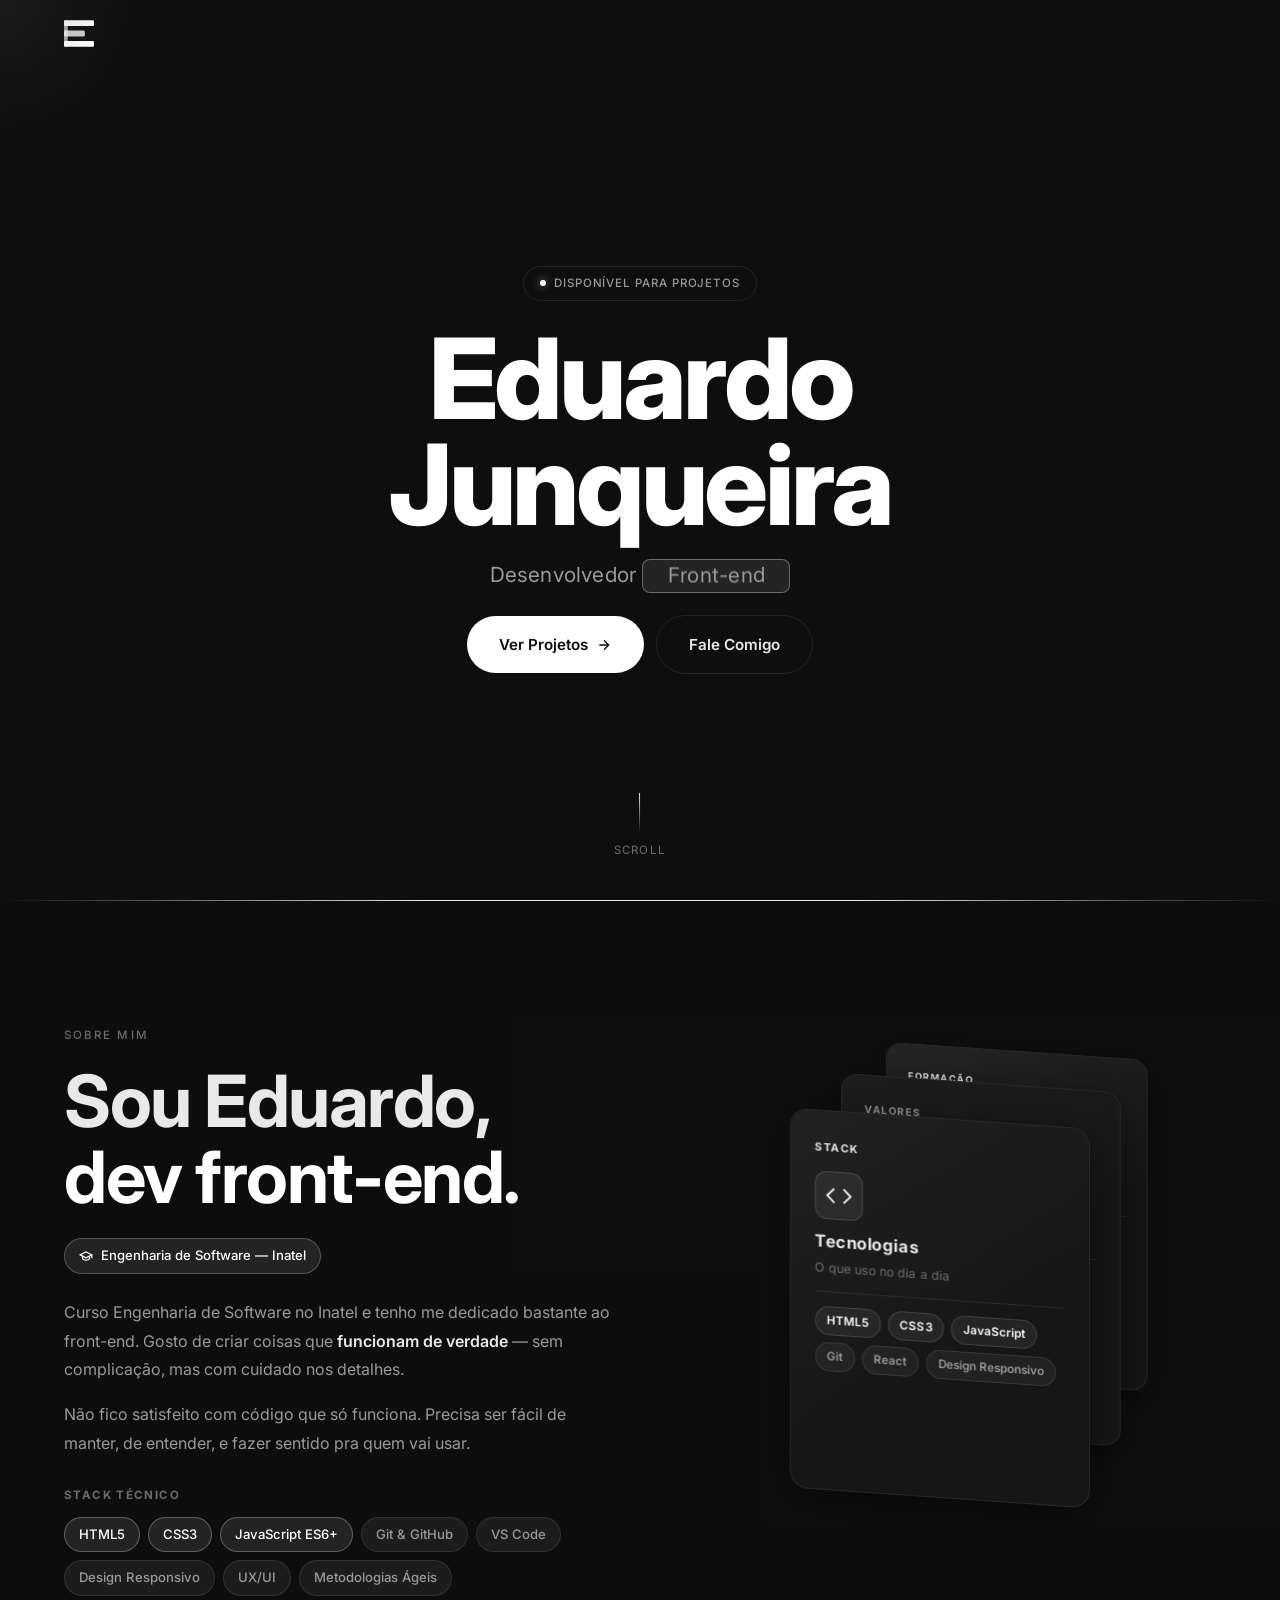
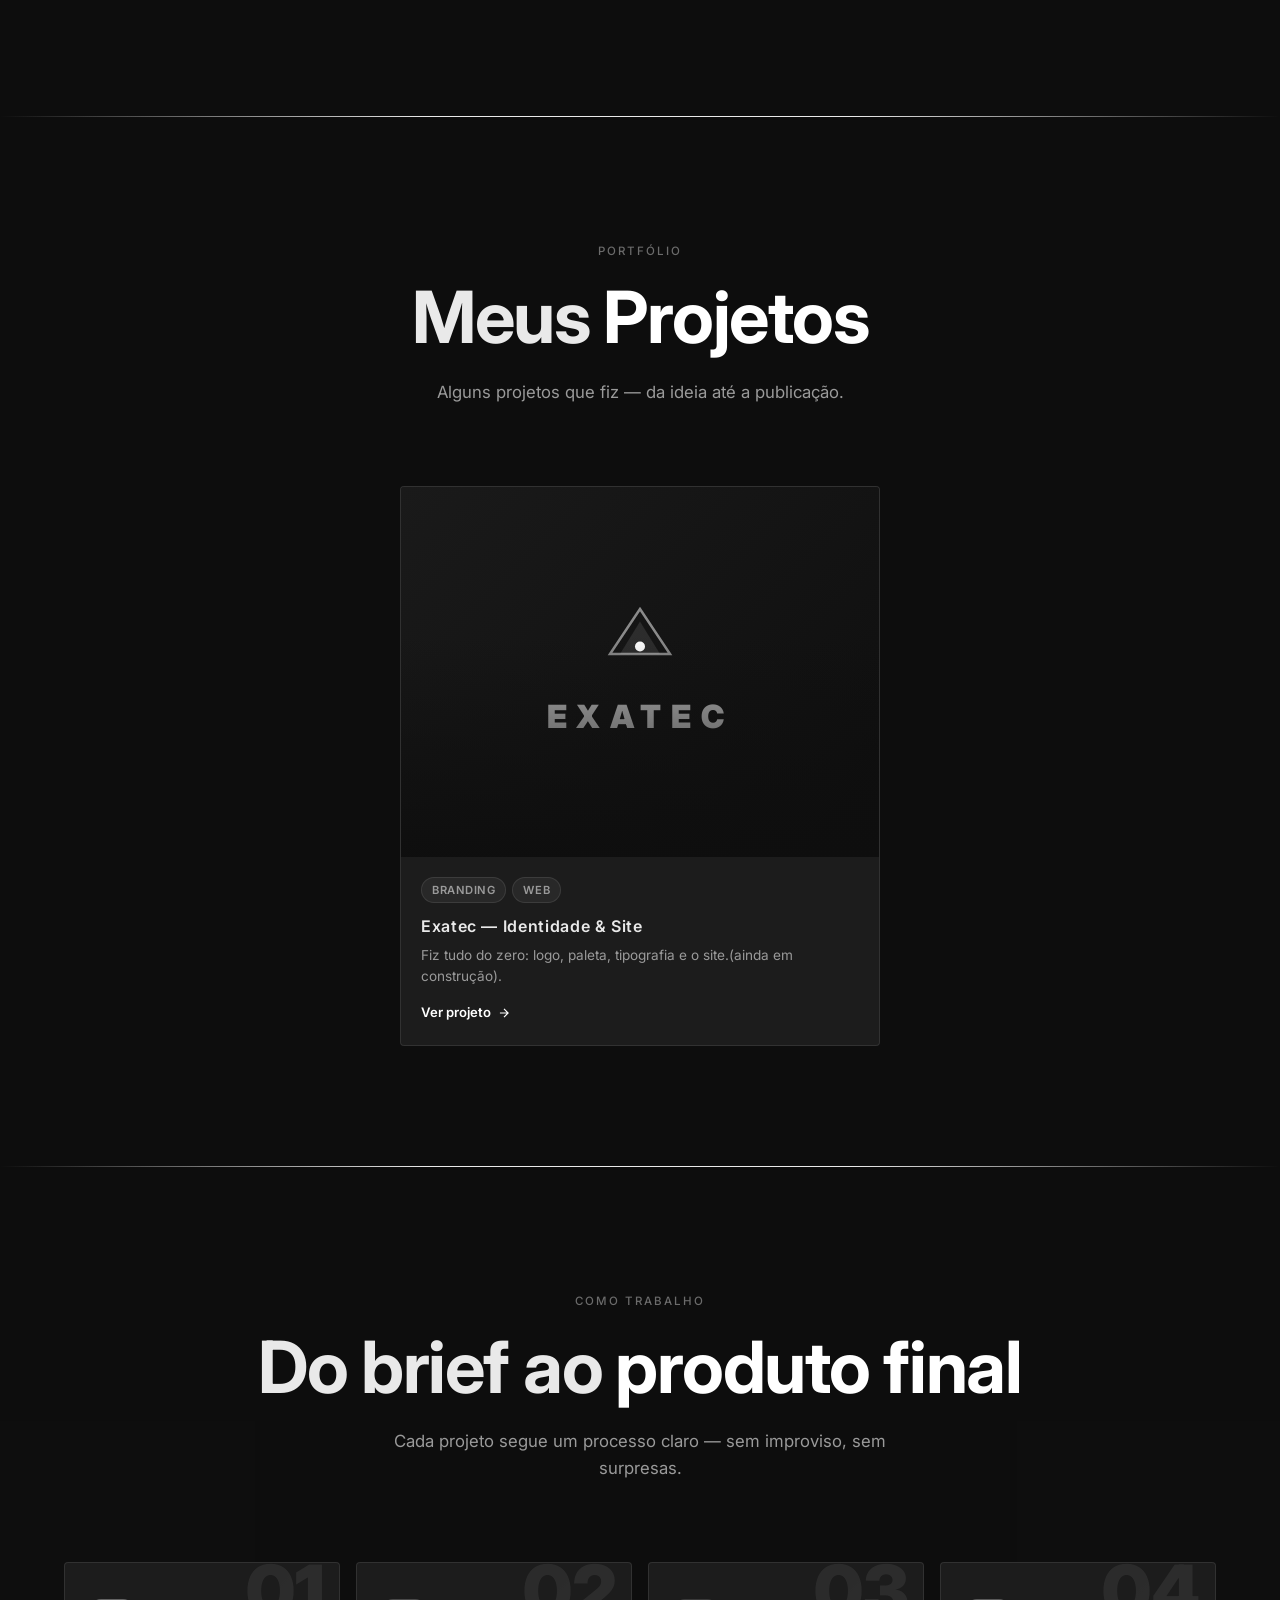
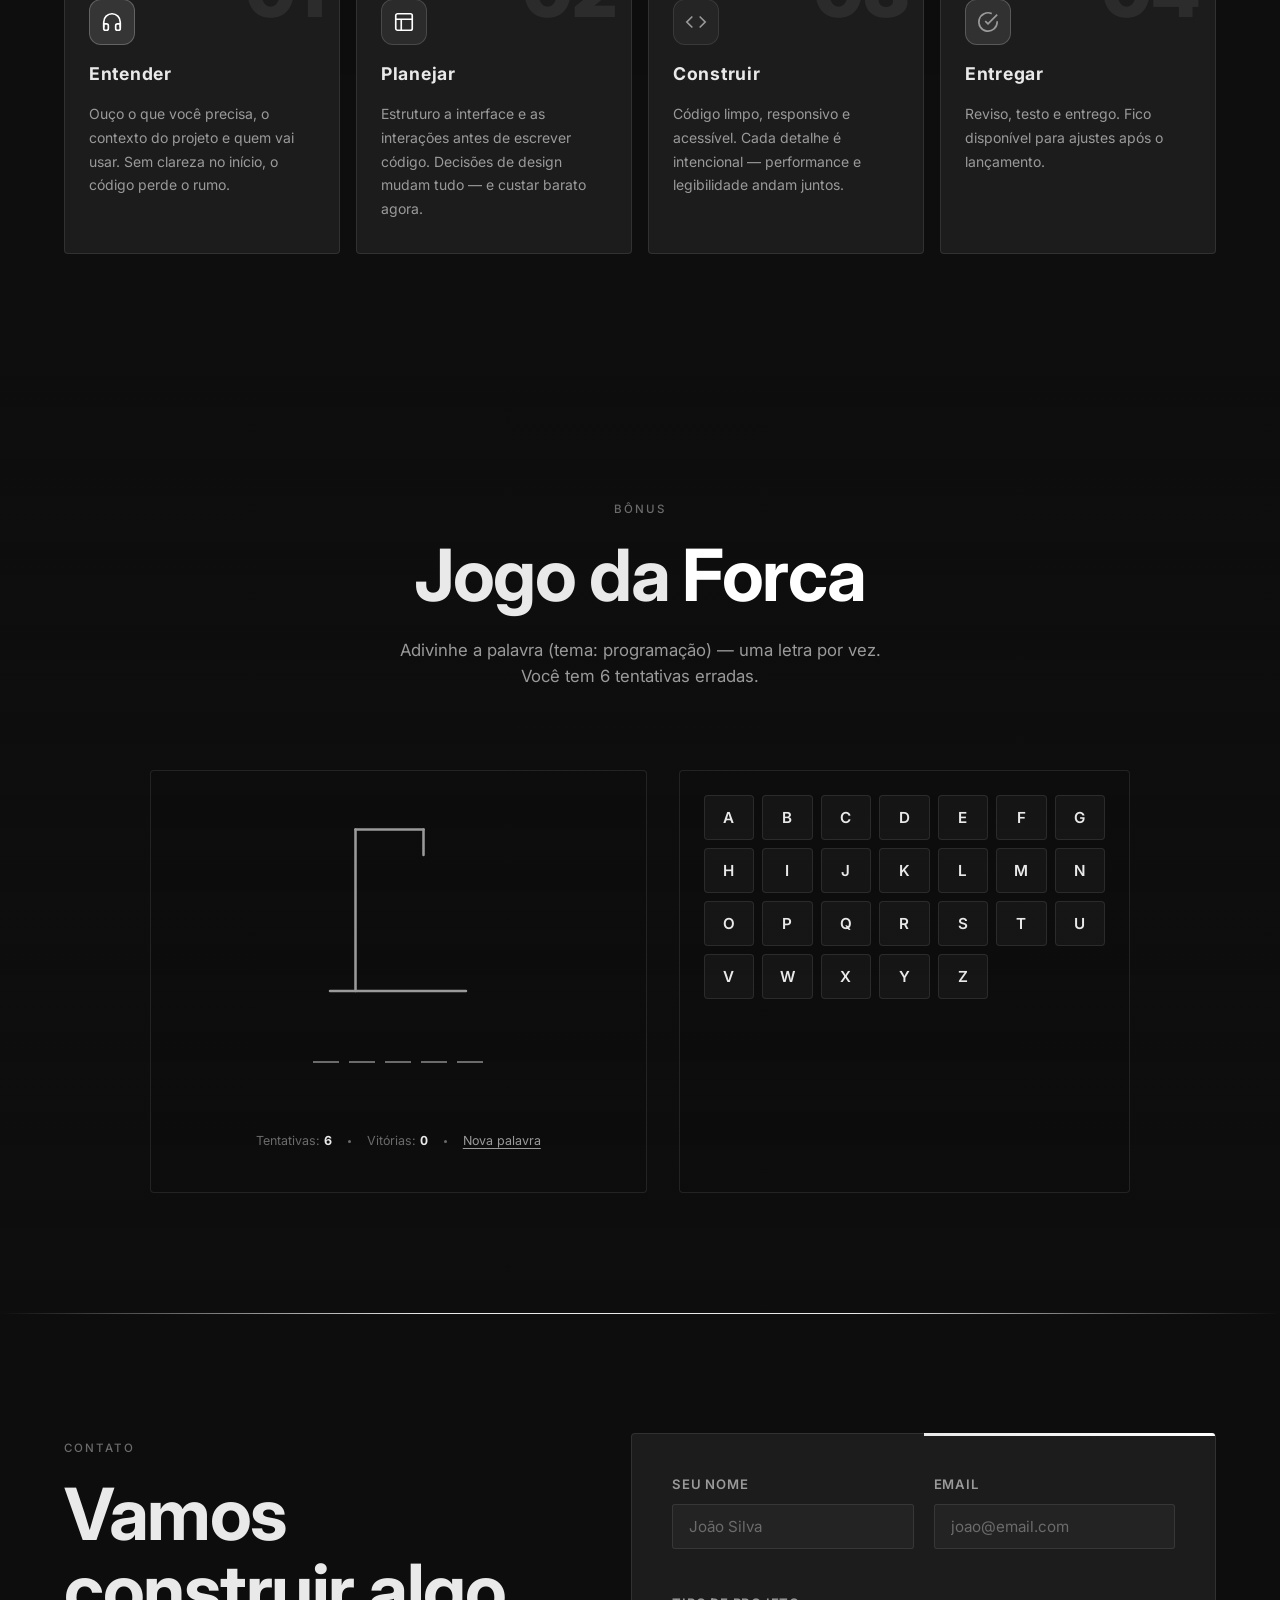
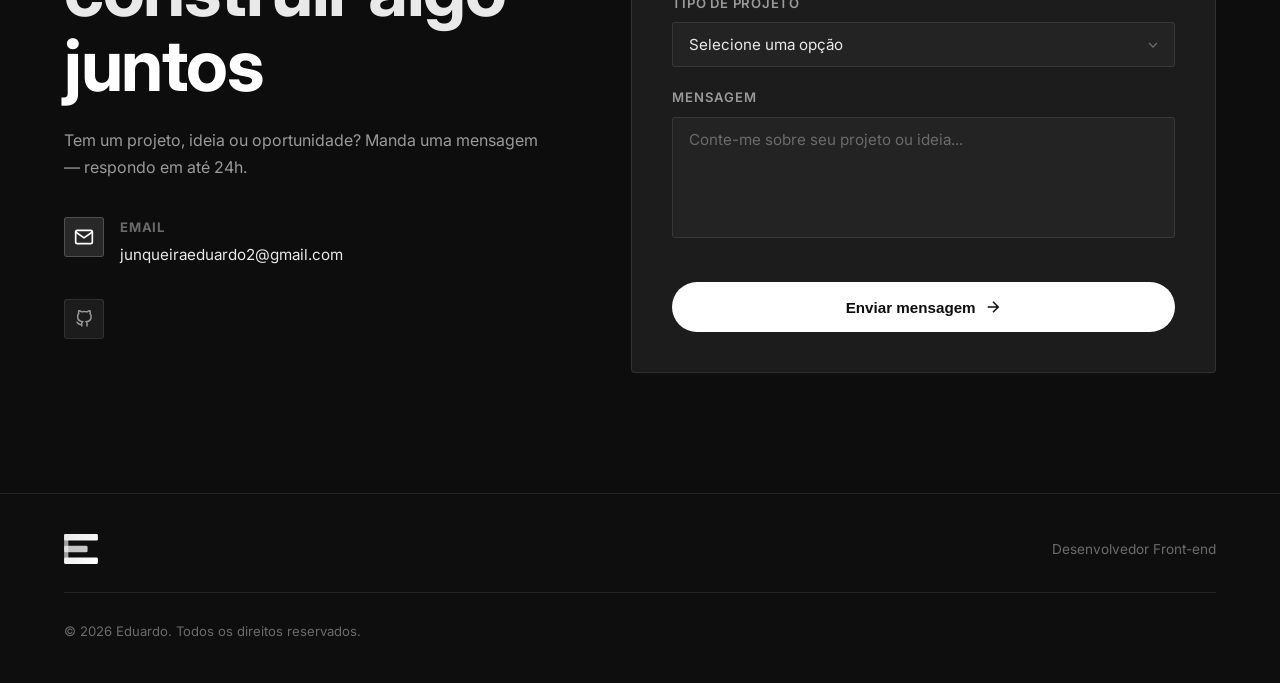
==== commit 2a09ccab: "Replace clicker with Hangman (Jogo da Forca) Bonus section now plays a programming-themed Hangman: -" ====
--- a/index.html
+++ b/index.html
@@ -290,124 +290,44 @@
     <div class="container">
       <div class="section-header reveal">
         <p class="section-label">Bônus</p>
-        <h2 class="section-title scroll-float">Simulador de <span class="gradient-text">Programador</span></h2>
-        <p class="section-desc">Clique para escrever código. Compre upgrades. Salve o progresso e volte amanhã para continuar.</p>
+        <h2 class="section-title scroll-float">Jogo da <span class="gradient-text">Forca</span></h2>
+        <p class="section-desc">Adivinhe a palavra (tema: programação) — uma letra por vez. Você tem 6 tentativas erradas.</p>
       </div>
 
       <div class="game__layout reveal">
 
-        <!-- ── Painel principal: clicker ── -->
+        <!-- ── Painel principal ── -->
         <div class="game__main">
-          <div class="game__display">
-            <div class="game__counter">
-              <span class="game__loc" id="locCount">0</span>
-              <span class="game__loc-label">linhas de código</span>
-            </div>
-            <div class="game__lps">
-              <span class="game__lps-icon"></span>
-              <span id="lpsCount">0</span> LoC/s
-            </div>
-          </div>
-
-          <button class="game__btn" id="clickBtn" type="button" aria-label="Escrever uma linha de código">
-            <span class="game__btn-mono">{ <span class="game__btn-cursor">_</span> }</span>
-            <span class="game__btn-label">Escrever código</span>
-          </button>
-
-          <div class="game__meta">
-            <span>Cliques: <strong id="totalClicks">0</strong></span>
+          <div class="hangman" id="hangmanWrap" data-wrong="0">
+            <svg viewBox="0 0 200 220" width="170" height="190" aria-hidden="true">
+              <line class="hangman__base" x1="20"  y1="210" x2="180" y2="210"/>
+              <line class="hangman__pole" x1="50"  y1="210" x2="50"  y2="20"/>
+              <line class="hangman__top"  x1="50"  y1="20"  x2="130" y2="20"/>
+              <line class="hangman__rope" x1="130" y1="20"  x2="130" y2="50"/>
+              <circle class="hangman__part" data-part="head"  cx="130" cy="65" r="15"/>
+              <line   class="hangman__part" data-part="body"  x1="130" y1="80"  x2="130" y2="140"/>
+              <line   class="hangman__part" data-part="arm-l" x1="130" y1="100" x2="105" y2="120"/>
+              <line   class="hangman__part" data-part="arm-r" x1="130" y1="100" x2="155" y2="120"/>
+              <line   class="hangman__part" data-part="leg-l" x1="130" y1="140" x2="110" y2="170"/>
+              <line   class="hangman__part" data-part="leg-r" x1="130" y1="140" x2="150" y2="170"/>
+            </svg>
+          </div>
+
+          <div class="hangman__word" id="wordDisplay" aria-live="polite"></div>
+
+          <div class="hangman__feedback" id="gameFeedback" aria-live="polite"></div>
+
+          <div class="hangman__meta">
+            <span>Tentativas: <strong id="livesLeft">6</strong></span>
             <span class="game__meta-dot"></span>
-            <button class="game__save" id="saveBtn" type="button" aria-label="Salvar progresso">
-              <svg width="13" height="13" viewBox="0 0 24 24" fill="none" stroke="currentColor" stroke-width="2.2" aria-hidden="true"><path d="M19 21H5a2 2 0 0 1-2-2V5a2 2 0 0 1 2-2h11l5 5v11a2 2 0 0 1-2 2z"/><polyline points="17 21 17 13 7 13 7 21"/><polyline points="7 3 7 8 15 8"/></svg>
-              Salvar
-            </button>
+            <span>Vitórias: <strong id="winsCount">0</strong></span>
             <span class="game__meta-dot"></span>
-            <button class="game__reset" id="resetBtn" type="button">Resetar</button>
-          </div>
-        </div>
-
-        <!-- ── Lista de upgrades ── -->
-        <div class="game__upgrades">
-
-          <button class="game__upgrade" type="button" data-buy="coffee" disabled>
-            <div class="game__upgrade-icon">☕</div>
-            <div class="game__upgrade-info">
-              <h3 class="game__upgrade-name">Café</h3>
-              <p class="game__upgrade-desc">Cafeína no sangue, código no editor</p>
-              <span class="game__upgrade-rate">+0.5 LoC/s cada</span>
-            </div>
-            <div class="game__upgrade-side">
-              <span class="game__upgrade-cost" data-cost="coffee">15</span>
-              <span class="game__upgrade-count">x<span data-count="coffee">0</span></span>
-            </div>
-          </button>
-
-          <button class="game__upgrade" type="button" data-buy="keyboard" disabled>
-            <div class="game__upgrade-icon">⌨️</div>
-            <div class="game__upgrade-info">
-              <h3 class="game__upgrade-name">Teclado mecânico</h3>
-              <p class="game__upgrade-desc">Click clack click clack</p>
-              <span class="game__upgrade-rate">+3 LoC/s cada</span>
-            </div>
-            <div class="game__upgrade-side">
-              <span class="game__upgrade-cost" data-cost="keyboard">100</span>
-              <span class="game__upgrade-count">x<span data-count="keyboard">0</span></span>
-            </div>
-          </button>
-
-          <button class="game__upgrade" type="button" data-buy="cloud" disabled>
-            <div class="game__upgrade-icon">☁️</div>
-            <div class="game__upgrade-info">
-              <h3 class="game__upgrade-name">Servidor na nuvem</h3>
-              <p class="game__upgrade-desc">CI/CD trabalhando por você 24/7</p>
-              <span class="game__upgrade-rate">+25 LoC/s cada</span>
-            </div>
-            <div class="game__upgrade-side">
-              <span class="game__upgrade-cost" data-cost="cloud">1.1K</span>
-              <span class="game__upgrade-count">x<span data-count="cloud">0</span></span>
-            </div>
-          </button>
-
-          <button class="game__upgrade" type="button" data-buy="startup" disabled>
-            <div class="game__upgrade-icon">🏢</div>
-            <div class="game__upgrade-info">
-              <h3 class="game__upgrade-name">Startup</h3>
-              <p class="game__upgrade-desc">Seu próprio CNPJ, seu próprio ritmo</p>
-              <span class="game__upgrade-rate">+120 LoC/s cada</span>
-            </div>
-            <div class="game__upgrade-side">
-              <span class="game__upgrade-cost" data-cost="startup">12K</span>
-              <span class="game__upgrade-count">x<span data-count="startup">0</span></span>
-            </div>
-          </button>
-
-          <button class="game__upgrade" type="button" data-buy="employee" disabled>
-            <div class="game__upgrade-icon">👥</div>
-            <div class="game__upgrade-info">
-              <h3 class="game__upgrade-name">Funcionários</h3>
-              <p class="game__upgrade-desc">Delega, revisa, faz code review</p>
-              <span class="game__upgrade-rate">+800 LoC/s cada</span>
-            </div>
-            <div class="game__upgrade-side">
-              <span class="game__upgrade-cost" data-cost="employee">130K</span>
-              <span class="game__upgrade-count">x<span data-count="employee">0</span></span>
-            </div>
-          </button>
-
-          <button class="game__upgrade" type="button" data-buy="contract" disabled>
-            <div class="game__upgrade-icon">📋</div>
-            <div class="game__upgrade-info">
-              <h3 class="game__upgrade-name">Contrato corporativo</h3>
-              <p class="game__upgrade-desc">Grandes empresas, grandes projetos</p>
-              <span class="game__upgrade-rate">+6K LoC/s cada</span>
-            </div>
-            <div class="game__upgrade-side">
-              <span class="game__upgrade-cost" data-cost="contract">1.5M</span>
-              <span class="game__upgrade-count">x<span data-count="contract">0</span></span>
-            </div>
-          </button>
-
-        </div>
+            <button class="game__reset" id="newWordBtn" type="button">Nova palavra</button>
+          </div>
+        </div>
+
+        <!-- ── Teclado virtual ── -->
+        <div class="hangman__keyboard" id="keyboard" role="group" aria-label="Teclado para palpites"></div>
 
       </div>
     </div>
--- a/styles.css
+++ b/styles.css
@@ -1212,8 +1212,9 @@
   background: var(--grad-primary);
 }
 
+
 /* ══════════════════════════════════
-   GAME — Simulador de Programador
+   GAME — Jogo da Forca
 ══════════════════════════════════ */
 .game {
   padding: 120px 0;
@@ -1225,16 +1226,11 @@
   display: grid;
   grid-template-columns: 1.1fr 1fr;
   gap: 32px;
-  max-width: 1100px;
+  max-width: 980px;
   margin: 0 auto;
   align-items: stretch;
 }
 
-@media (max-width: 900px) {
-  .game__layout { grid-template-columns: 1fr; }
-}
-
-/* ── Painel principal ── */
 .game__main {
   background: rgba(14,14,14,0.7);
   border: 1px solid var(--clr-border);
@@ -1243,171 +1239,95 @@
   display: flex;
   flex-direction: column;
   align-items: center;
-  gap: 32px;
-  position: relative;
-  overflow: hidden;
-}
-
-.game__main::before {
-  content: '';
-  position: absolute;
-  top: -1px; left: 0; right: 0;
-  height: 1px;
-  background: linear-gradient(90deg, transparent, var(--clr-primary), var(--clr-accent), transparent);
-  opacity: 0.6;
-}
-
-.game__display {
+  gap: 24px;
+}
+
+/* ── Hangman SVG ── */
+.hangman svg { display: block; }
+
+.hangman__base,
+.hangman__pole,
+.hangman__top,
+.hangman__rope {
+  stroke: var(--clr-text-dim);
+  stroke-width: 3;
+  fill: none;
+  stroke-linecap: round;
+}
+
+.hangman__part {
+  stroke: var(--clr-primary-l);
+  stroke-width: 3;
+  fill: none;
+  stroke-linecap: round;
+  opacity: 0;
+  transition: opacity 0.3s ease;
+}
+
+.hangman[data-wrong="1"] .hangman__part[data-part="head"],
+.hangman[data-wrong="2"] .hangman__part[data-part="head"],
+.hangman[data-wrong="2"] .hangman__part[data-part="body"],
+.hangman[data-wrong="3"] .hangman__part[data-part="head"],
+.hangman[data-wrong="3"] .hangman__part[data-part="body"],
+.hangman[data-wrong="3"] .hangman__part[data-part="arm-l"],
+.hangman[data-wrong="4"] .hangman__part[data-part="head"],
+.hangman[data-wrong="4"] .hangman__part[data-part="body"],
+.hangman[data-wrong="4"] .hangman__part[data-part="arm-l"],
+.hangman[data-wrong="4"] .hangman__part[data-part="arm-r"],
+.hangman[data-wrong="5"] .hangman__part[data-part="head"],
+.hangman[data-wrong="5"] .hangman__part[data-part="body"],
+.hangman[data-wrong="5"] .hangman__part[data-part="arm-l"],
+.hangman[data-wrong="5"] .hangman__part[data-part="arm-r"],
+.hangman[data-wrong="5"] .hangman__part[data-part="leg-l"],
+.hangman[data-wrong="6"] .hangman__part {
+  opacity: 1;
+}
+
+.hangman.lost .hangman__part { stroke: rgba(220,80,80,0.85); }
+
+/* ── Word display ── */
+.hangman__word {
+  display: flex;
+  gap: 10px;
+  flex-wrap: wrap;
+  justify-content: center;
+  font-family: var(--font-heading);
+}
+
+.hangman__letter {
+  display: inline-flex;
+  align-items: flex-end;
+  justify-content: center;
+  min-width: 26px;
+  height: 38px;
+  padding-bottom: 4px;
+  border-bottom: 2px solid var(--clr-text-muted);
+  font-size: 1.6rem;
+  font-weight: 700;
+  color: var(--clr-text);
+  text-transform: uppercase;
+}
+
+.hangman__letter--space {
+  border-bottom: none;
+  min-width: 14px;
+}
+
+.hangman__letter--missed { color: rgba(220,80,80,0.85); border-bottom-color: rgba(220,80,80,0.6); }
+
+/* ── Feedback ── */
+.hangman__feedback {
+  min-height: 1.4em;
+  font-size: 0.9rem;
+  font-weight: 500;
   text-align: center;
-  display: flex;
-  flex-direction: column;
-  align-items: center;
-  gap: 12px;
-}
-
-.game__counter {
-  display: flex;
-  flex-direction: column;
-  align-items: center;
-  gap: 4px;
-}
-
-.game__loc {
-  font-family: var(--font-heading);
-  font-size: clamp(2.6rem, 6vw, 4rem);
-  font-weight: 900;
-  line-height: 1;
-  background: var(--grad-primary);
-  -webkit-background-clip: text;
-  -webkit-text-fill-color: transparent;
-  background-clip: text;
-  letter-spacing: 0.02em;
-  font-variant-numeric: tabular-nums;
-  transition: transform 0.12s ease;
-}
-
-.game__loc.bump { transform: scale(1.06); }
-
-.game__loc-label {
-  font-size: 0.7rem;
-  letter-spacing: 0.18em;
-  text-transform: uppercase;
-  color: var(--clr-text-muted);
-}
-
-.game__lps {
-  display: inline-flex;
-  align-items: center;
-  gap: 8px;
-  padding: 6px 14px;
-  background: rgba(180,180,180,0.08);
-  border: 1px solid rgba(180,180,180,0.2);
-  border-radius: var(--radius-full);
-  font-size: 0.78rem;
-  color: var(--clr-accent);
-  font-variant-numeric: tabular-nums;
-}
-
-.game__lps-icon {
-  width: 6px; height: 6px;
-  border-radius: 50%;
-  background: var(--clr-accent);
-  box-shadow: 0 0 8px var(--clr-accent);
-  animation: gameLpsPulse 1.5s ease-in-out infinite;
-}
-
-@keyframes gameLpsPulse {
-  0%,100% { opacity: 0.4; transform: scale(0.8); }
-  50%     { opacity: 1;   transform: scale(1.1); }
-}
-
-/* ── Botão de clique ── */
-.game__btn {
-  position: relative;
-  display: flex;
-  flex-direction: column;
-  align-items: center;
-  justify-content: center;
-  gap: 6px;
-  width: clamp(180px, 60%, 240px);
-  aspect-ratio: 1.4 / 1;
-  background: var(--clr-primary-l);
-  border: none;
-  border-radius: 24px;
-  cursor: pointer;
-  color: var(--clr-bg);
-  font-family: var(--font-sans);
-  box-shadow:
-    0 14px 40px -10px rgba(0,0,0,0.6),
-    0 0 0 1px rgba(255,255,255,0.1);
-  transition: transform 0.08s ease, box-shadow 0.2s ease, background 0.2s ease;
-  user-select: none;
-  overflow: hidden;
-}
-
-.game__btn::before {
-  content: '';
-  position: absolute;
-  inset: 2px;
-  border-radius: 22px;
-  background: linear-gradient(180deg, rgba(255,255,255,0.4), transparent 60%);
-  pointer-events: none;
-}
-
-.game__btn:hover {
-  transform: translateY(-2px);
-  background: #FFFFFF;
-  box-shadow:
-    0 20px 50px -10px rgba(0,0,0,0.75),
-    0 0 0 1px rgba(255,255,255,0.2);
-}
-
-.game__btn:active,
-.game__btn.pressed {
-  transform: translateY(2px) scale(0.97);
-  box-shadow: 0 6px 18px -8px rgba(0,0,0,0.5);
-}
-
-.game__btn-mono {
-  font-family: 'Courier New', monospace;
-  font-size: 2rem;
-  font-weight: 700;
-  letter-spacing: 0.05em;
-  line-height: 1;
-}
-
-.game__btn-cursor {
-  display: inline-block;
-  animation: gameCursorBlink 1s steps(2) infinite;
-}
-
-@keyframes gameCursorBlink { 50% { opacity: 0; } }
-
-.game__btn-label {
-  font-size: 0.85rem;
-  font-weight: 600;
-  letter-spacing: 0.04em;
-}
-
-/* Floating "+N" */
-.game__float {
-  position: absolute;
-  pointer-events: none;
-  font-family: var(--font-heading);
-  font-weight: 900;
-  font-size: 1.2rem;
-  color: #fff;
-  text-shadow: 0 2px 12px rgba(0,0,0,0.5);
-  animation: gameFloat 0.9s ease-out forwards;
-  z-index: 2;
-}
-
-@keyframes gameFloat {
-  0%   { opacity: 1; transform: translate(-50%, 0) scale(1); }
-  100% { opacity: 0; transform: translate(-50%, -60px) scale(1.3); }
-}
-
-.game__meta {
+  color: var(--clr-text-dim);
+}
+.hangman__feedback.win  { color: var(--clr-primary-l); }
+.hangman__feedback.lose { color: rgba(220,80,80,0.95); }
+
+/* ── Meta row (lives, wins, reset) ── */
+.hangman__meta {
   display: flex;
   align-items: center;
   gap: 16px;
@@ -1417,9 +1337,9 @@
   justify-content: center;
 }
 
-.game__meta strong {
-  color: var(--clr-text-dim);
-  font-weight: 600;
+.hangman__meta strong {
+  color: var(--clr-text);
+  font-weight: 700;
   font-variant-numeric: tabular-nums;
 }
 
@@ -1429,192 +1349,80 @@
   background: var(--clr-text-muted);
 }
 
-.game__save {
-  display: inline-flex;
-  align-items: center;
-  gap: 5px;
-  background: rgba(180,180,180,0.08);
-  border: 1px solid rgba(180,180,180,0.25);
-  border-radius: 6px;
-  font: inherit;
-  font-size: 0.78rem;
-  color: var(--clr-secondary);
-  cursor: pointer;
-  padding: 4px 10px;
-  transition: background var(--transition-fast), border-color var(--transition-fast), color var(--transition-fast);
-}
-.game__save:hover {
-  background: rgba(180,180,180,0.16);
-  border-color: rgba(180,180,180,0.5);
-}
-.game__save.saved {
-  background: rgba(180,180,180,0.18);
-  border-color: var(--clr-secondary);
-  color: var(--clr-secondary);
-}
-
 .game__reset {
   background: none;
   border: none;
   font: inherit;
-  color: var(--clr-text-muted);
+  color: var(--clr-text-dim);
   cursor: pointer;
   padding: 0;
+  text-decoration: underline;
+  text-underline-offset: 3px;
   transition: color var(--transition-fast);
 }
-
-.game__reset:hover { color: var(--clr-primary); }
-
-/* ── Lista de upgrades ── */
-.game__upgrades {
-  display: flex;
-  flex-direction: column;
-  gap: 14px;
-}
-
-.game__upgrade {
+.game__reset:hover { color: var(--clr-primary-l); }
+
+/* ── Virtual keyboard ── */
+.hangman__keyboard {
   display: grid;
-  grid-template-columns: auto 1fr auto;
-  gap: 16px;
-  align-items: center;
-  padding: 18px 20px;
-  background: rgba(14,14,14,0.6);
+  grid-template-columns: repeat(7, 1fr);
+  gap: 8px;
+  align-content: start;
+  background: rgba(14,14,14,0.7);
   border: 1px solid var(--clr-border);
-  border-radius: var(--radius-sm);
+  border-radius: var(--radius);
+  padding: 24px;
+}
+
+.hangman__key {
+  background: rgba(233,233,233,0.04);
+  border: 1px solid var(--clr-border);
+  color: var(--clr-text);
+  border-radius: 4px;
+  padding: 12px 0;
+  font-family: var(--font-sans);
+  font-weight: 600;
+  font-size: 0.95rem;
   cursor: pointer;
-  text-align: left;
-  font-family: inherit;
-  color: inherit;
-  transition: transform 0.18s ease, border-color 0.2s ease, background 0.2s ease, box-shadow 0.2s ease;
-  position: relative;
-  overflow: hidden;
-}
-
-.game__upgrade:not(:disabled):hover {
-  transform: translateX(4px);
-  border-color: rgba(233,233,233,0.35);
-  background: rgba(20,12,32,0.8);
-  box-shadow: 0 8px 24px -10px rgba(233,233,233,0.4);
-}
-
-.game__upgrade:not(:disabled):active { transform: translateX(4px) scale(0.99); }
-
-.game__upgrade:disabled {
-  opacity: 0.45;
-  cursor: not-allowed;
-}
-
-.game__upgrade.affordable:not(:disabled)::after {
-  content: '';
-  position: absolute;
-  left: 0; top: 0; bottom: 0;
-  width: 3px;
-  background: var(--grad-primary);
-  border-radius: 0 3px 3px 0;
-  animation: gameAfford 1.6s ease-in-out infinite;
-}
-
-@keyframes gameAfford {
-  0%,100% { opacity: 0.6; }
-  50%     { opacity: 1; }
-}
-
-.game__upgrade-icon {
-  font-size: 1.7rem;
-  width: 42px; height: 42px;
-  display: grid;
-  place-items: center;
-  background: rgba(255,255,255,0.04);
-  border-radius: 10px;
-  flex-shrink: 0;
-}
-
-.game__upgrade-info {
-  display: flex;
-  flex-direction: column;
-  gap: 2px;
-  min-width: 0;
-}
-
-.game__upgrade-name {
-  font-size: 0.95rem;
-  font-weight: 600;
-  color: var(--clr-text);
-  margin: 0;
-}
-
-.game__upgrade-desc {
-  font-size: 0.72rem;
+  transition: background var(--transition-fast), color var(--transition-fast),
+              border-color var(--transition-fast), transform 0.08s ease;
+  user-select: none;
+}
+
+.hangman__key:hover:not(:disabled) {
+  background: rgba(233,233,233,0.14);
+  border-color: rgba(233,233,233,0.3);
+  transform: translateY(-1px);
+}
+
+.hangman__key:active:not(:disabled) { transform: translateY(0); }
+
+.hangman__key.right {
+  background: var(--clr-primary-l);
+  color: var(--clr-bg);
+  border-color: var(--clr-primary-l);
+  cursor: default;
+}
+
+.hangman__key.wrong {
+  background: transparent;
   color: var(--clr-text-muted);
-  margin: 0;
-  line-height: 1.4;
-}
-
-.game__upgrade-rate {
-  font-size: 0.66rem;
-  color: var(--clr-accent);
-  letter-spacing: 0.06em;
-  margin-top: 3px;
-  font-variant-numeric: tabular-nums;
-}
-
-.game__upgrade-side {
-  display: flex;
-  flex-direction: column;
-  align-items: flex-end;
-  gap: 2px;
-  flex-shrink: 0;
-}
-
-.game__upgrade-cost {
-  font-family: var(--font-heading);
-  font-size: 1.05rem;
-  font-weight: 700;
-  background: var(--grad-primary);
-  -webkit-background-clip: text;
-  -webkit-text-fill-color: transparent;
-  background-clip: text;
-  font-variant-numeric: tabular-nums;
-  line-height: 1;
-}
-
-.game__upgrade-count {
-  font-size: 0.72rem;
-  color: var(--clr-text-muted);
-  font-variant-numeric: tabular-nums;
-}
-
-/* ── Toast ── */
-.game__toast {
-  position: fixed;
-  bottom: 30px;
-  left: 50%;
-  transform: translateX(-50%) translateY(20px);
-  background: rgba(14,14,14,0.95);
-  border: 1px solid rgba(233,233,233,0.4);
-  border-radius: var(--radius-sm);
-  padding: 14px 20px;
-  font-size: 0.85rem;
-  color: var(--clr-text);
-  box-shadow: var(--shadow-card), 0 0 30px rgba(233,233,233,0.3);
-  z-index: 9999;
-  opacity: 0;
-  transition: opacity 0.4s ease, transform 0.4s ease;
-  max-width: 90vw;
-  text-align: center;
-}
-
-.game__toast.show {
-  opacity: 1;
-  transform: translateX(-50%) translateY(0);
+  border-color: rgba(233,233,233,0.05);
+  text-decoration: line-through;
+  cursor: default;
+}
+
+.hangman__key:disabled { pointer-events: none; }
+
+@media (max-width: 900px) {
+  .game__layout { grid-template-columns: 1fr; max-width: 520px; }
 }
 
 @media (max-width: 480px) {
-  .game__main { padding: 30px 20px; }
-  .game__upgrade { padding: 14px 16px; gap: 12px; }
-  .game__upgrade-icon { font-size: 1.4rem; width: 36px; height: 36px; }
-  .game__upgrade-name { font-size: 0.88rem; }
-  .game__upgrade-desc { font-size: 0.68rem; }
+  .game__main { padding: 28px 18px; }
+  .hangman__keyboard { padding: 16px; gap: 6px; }
+  .hangman__key { padding: 10px 0; font-size: 0.85rem; }
+  .hangman__letter { min-width: 22px; height: 32px; font-size: 1.3rem; }
 }
 
 /* ══════════════════════════════════
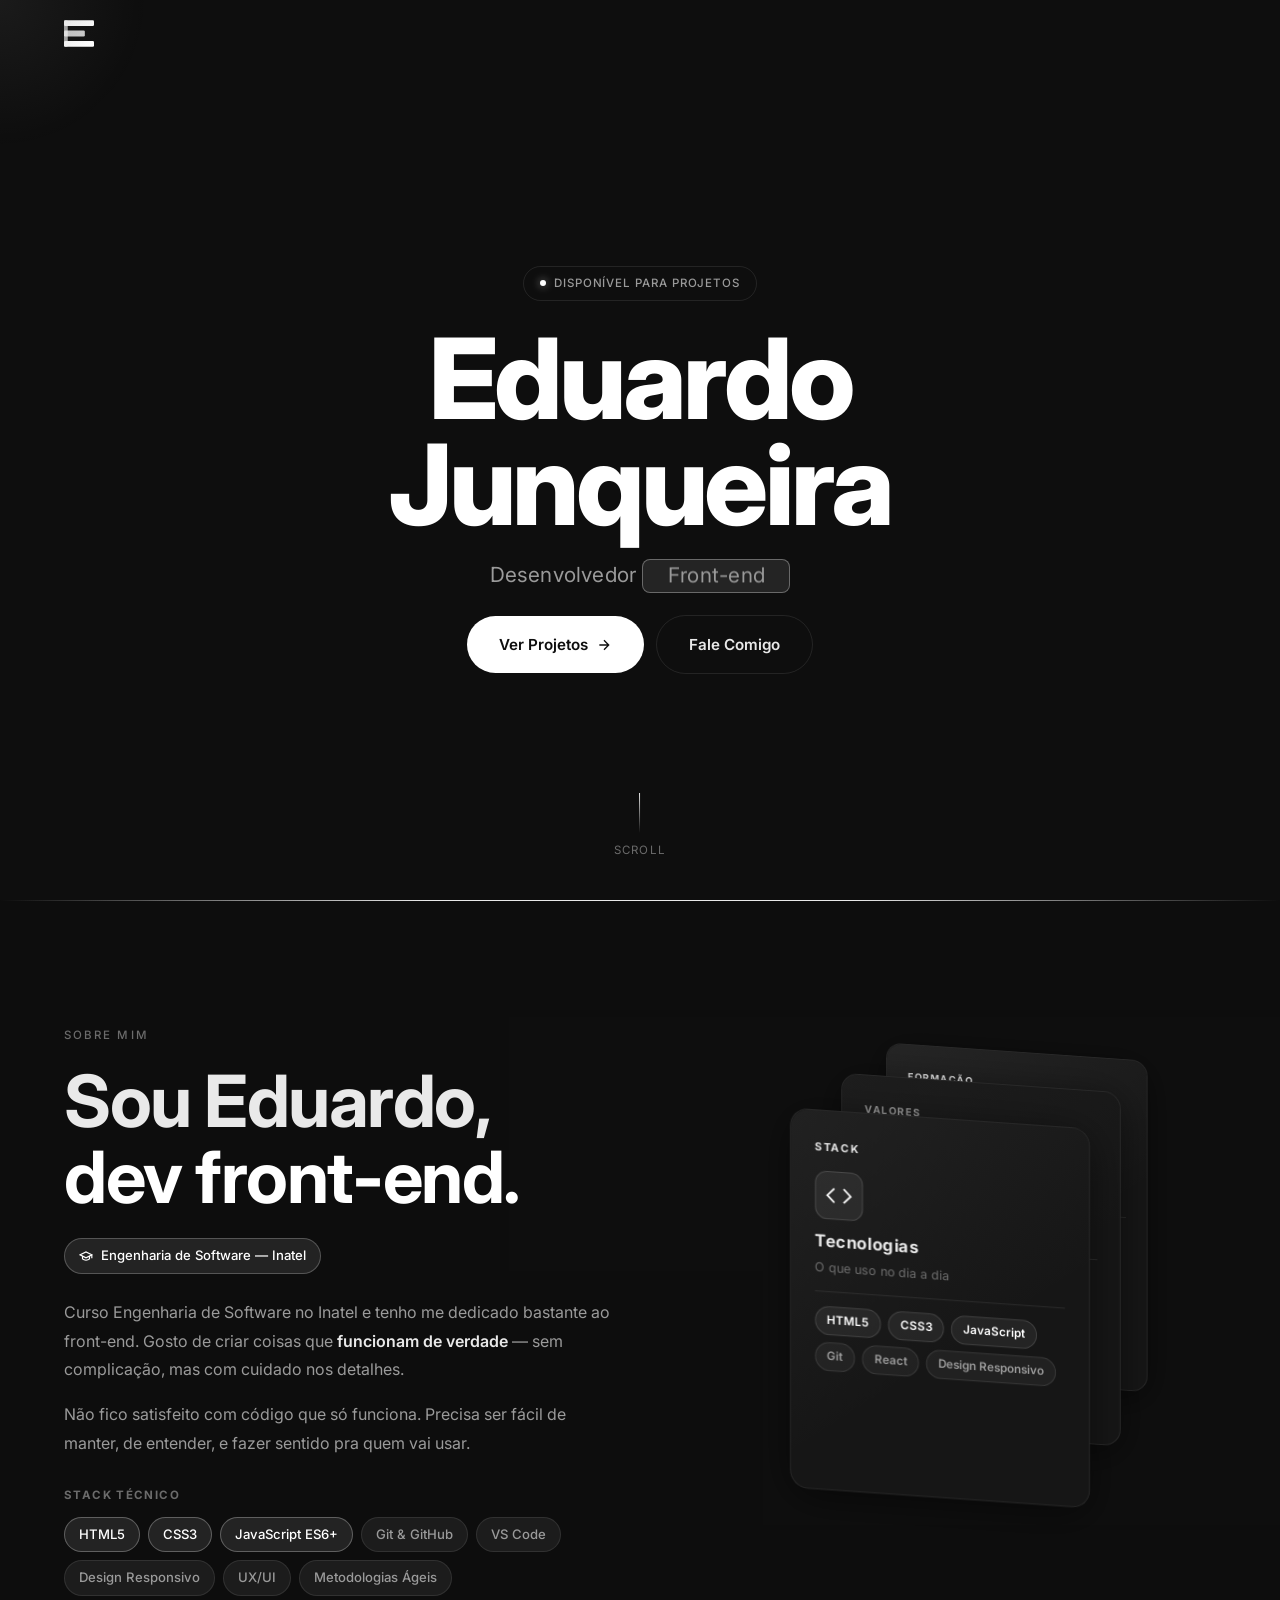
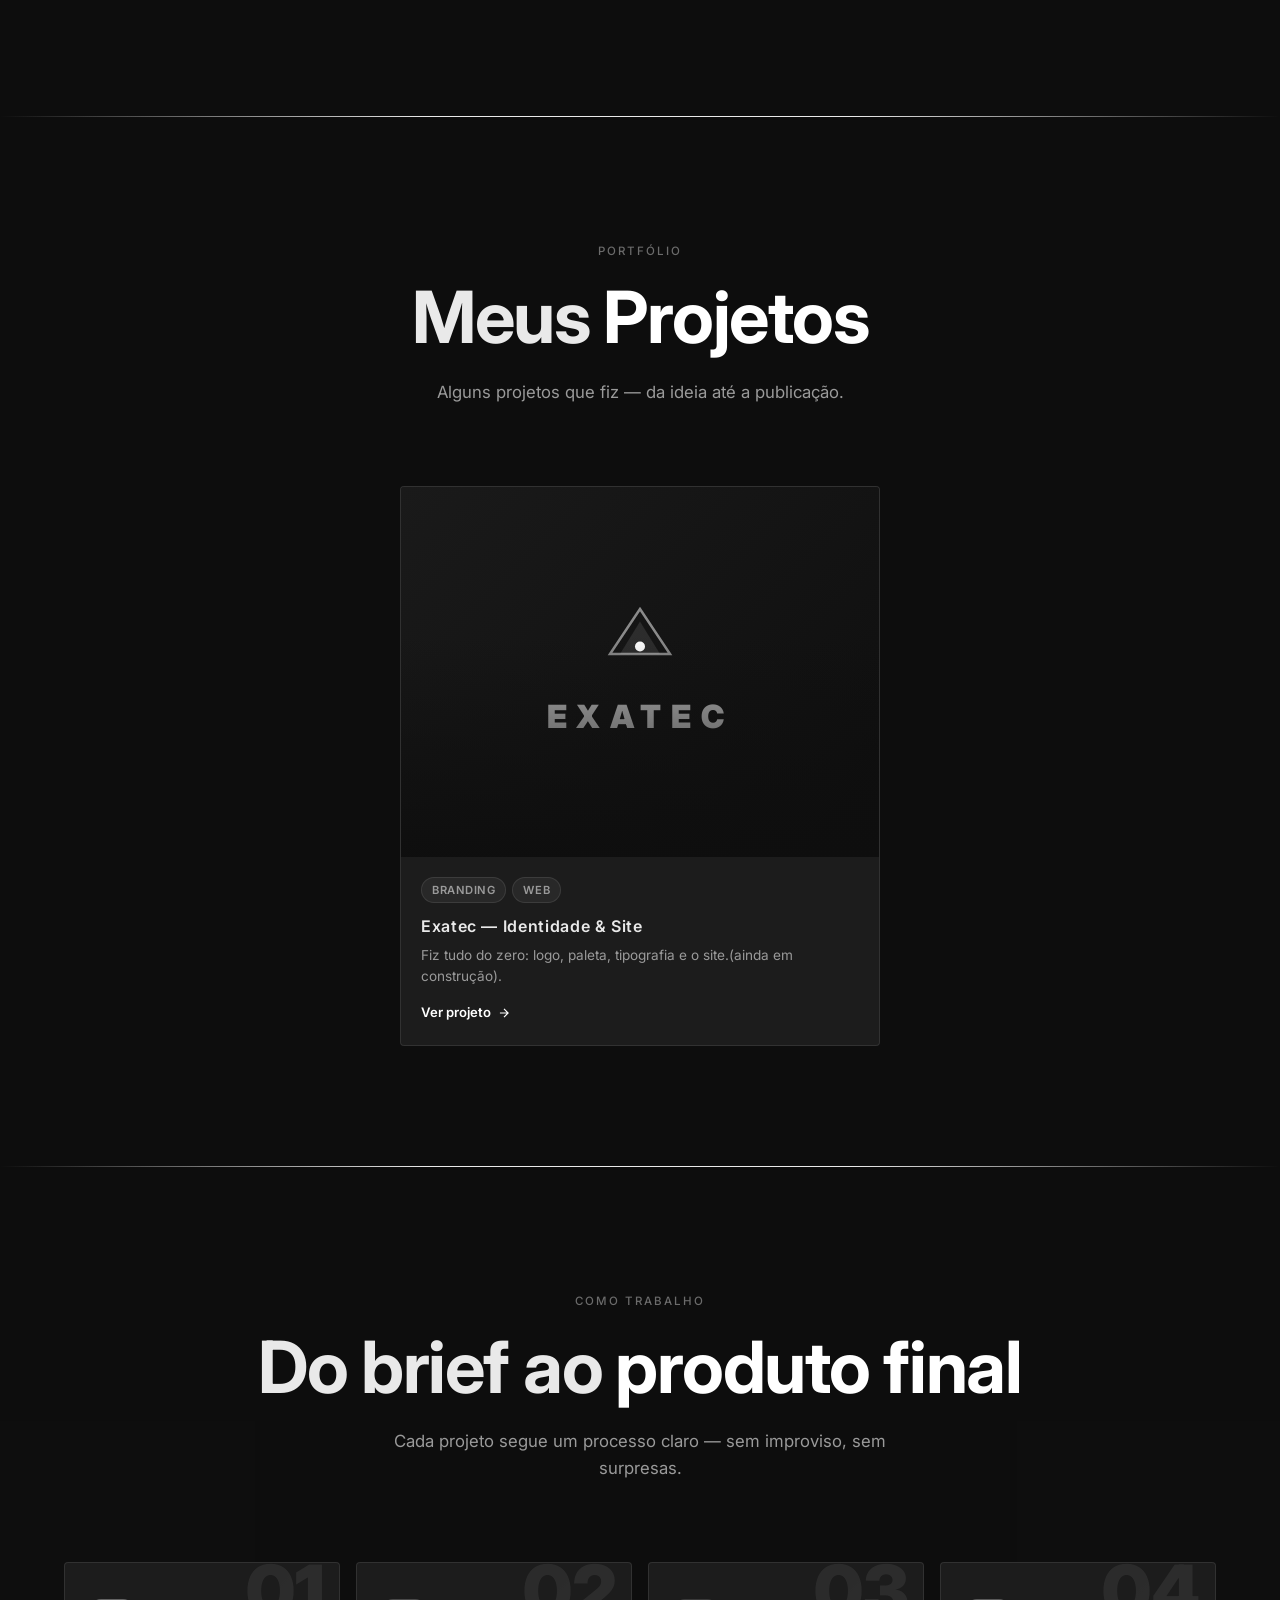
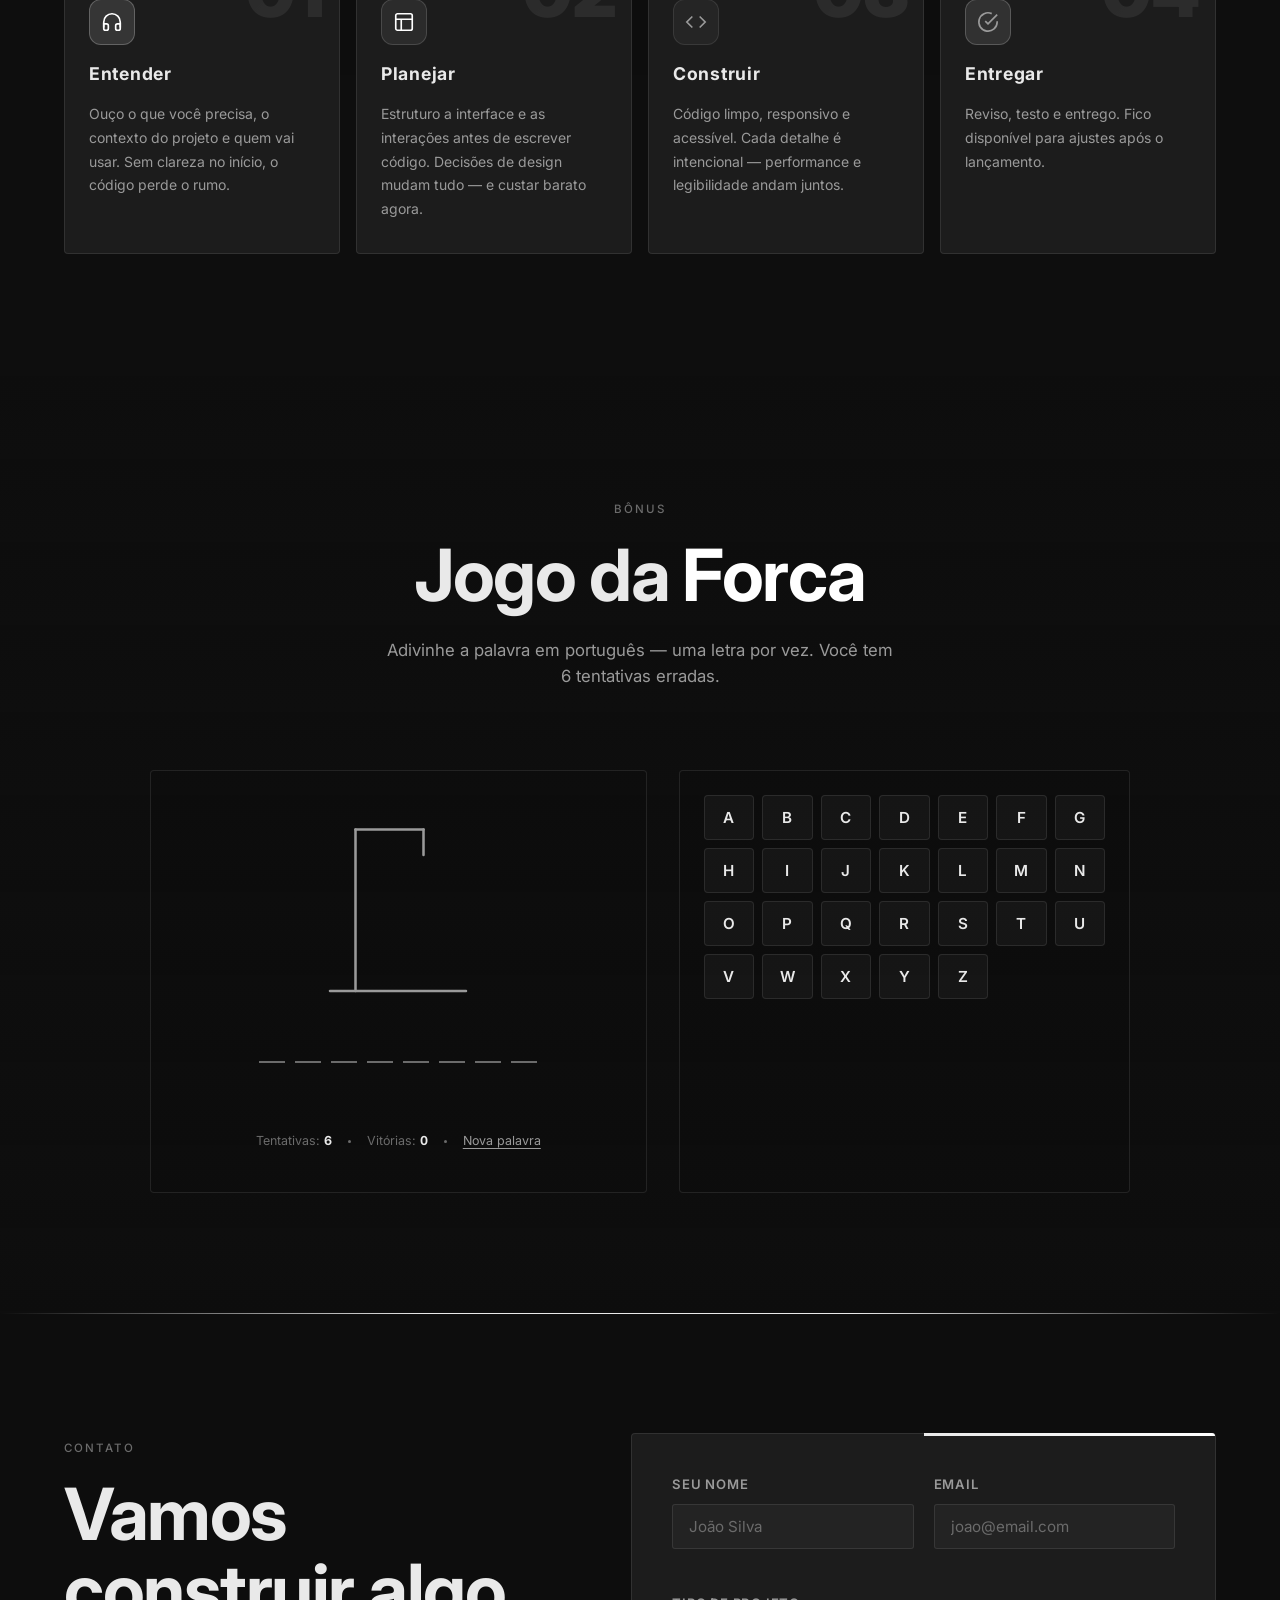
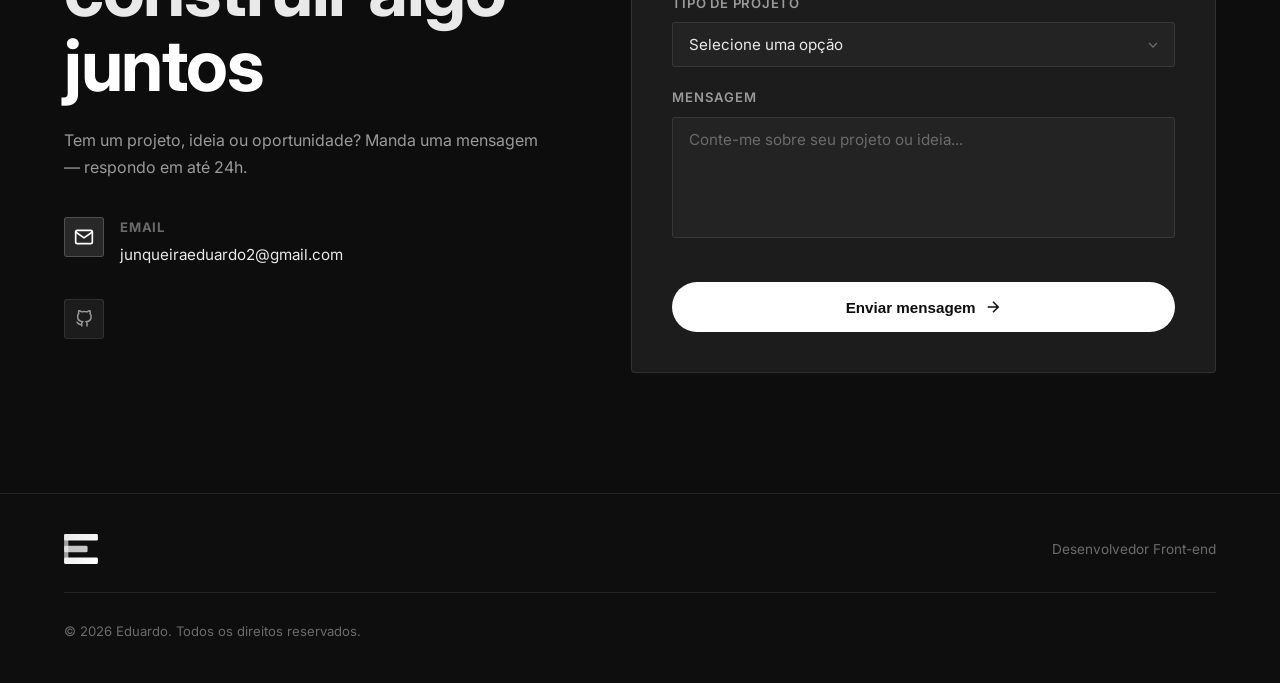
==== commit 8398c65b: "Replace static word list with words.json (~450 PT-BR words across 11 categories) Co-Authored-By: Cla" ====
--- a/index.html
+++ b/index.html
@@ -291,7 +291,7 @@
       <div class="section-header reveal">
         <p class="section-label">Bônus</p>
         <h2 class="section-title scroll-float">Jogo da <span class="gradient-text">Forca</span></h2>
-        <p class="section-desc">Adivinhe a palavra (tema: programação) — uma letra por vez. Você tem 6 tentativas erradas.</p>
+        <p class="section-desc">Adivinhe a palavra em português — uma letra por vez. Você tem 6 tentativas erradas.</p>
       </div>
 
       <div class="game__layout reveal">
